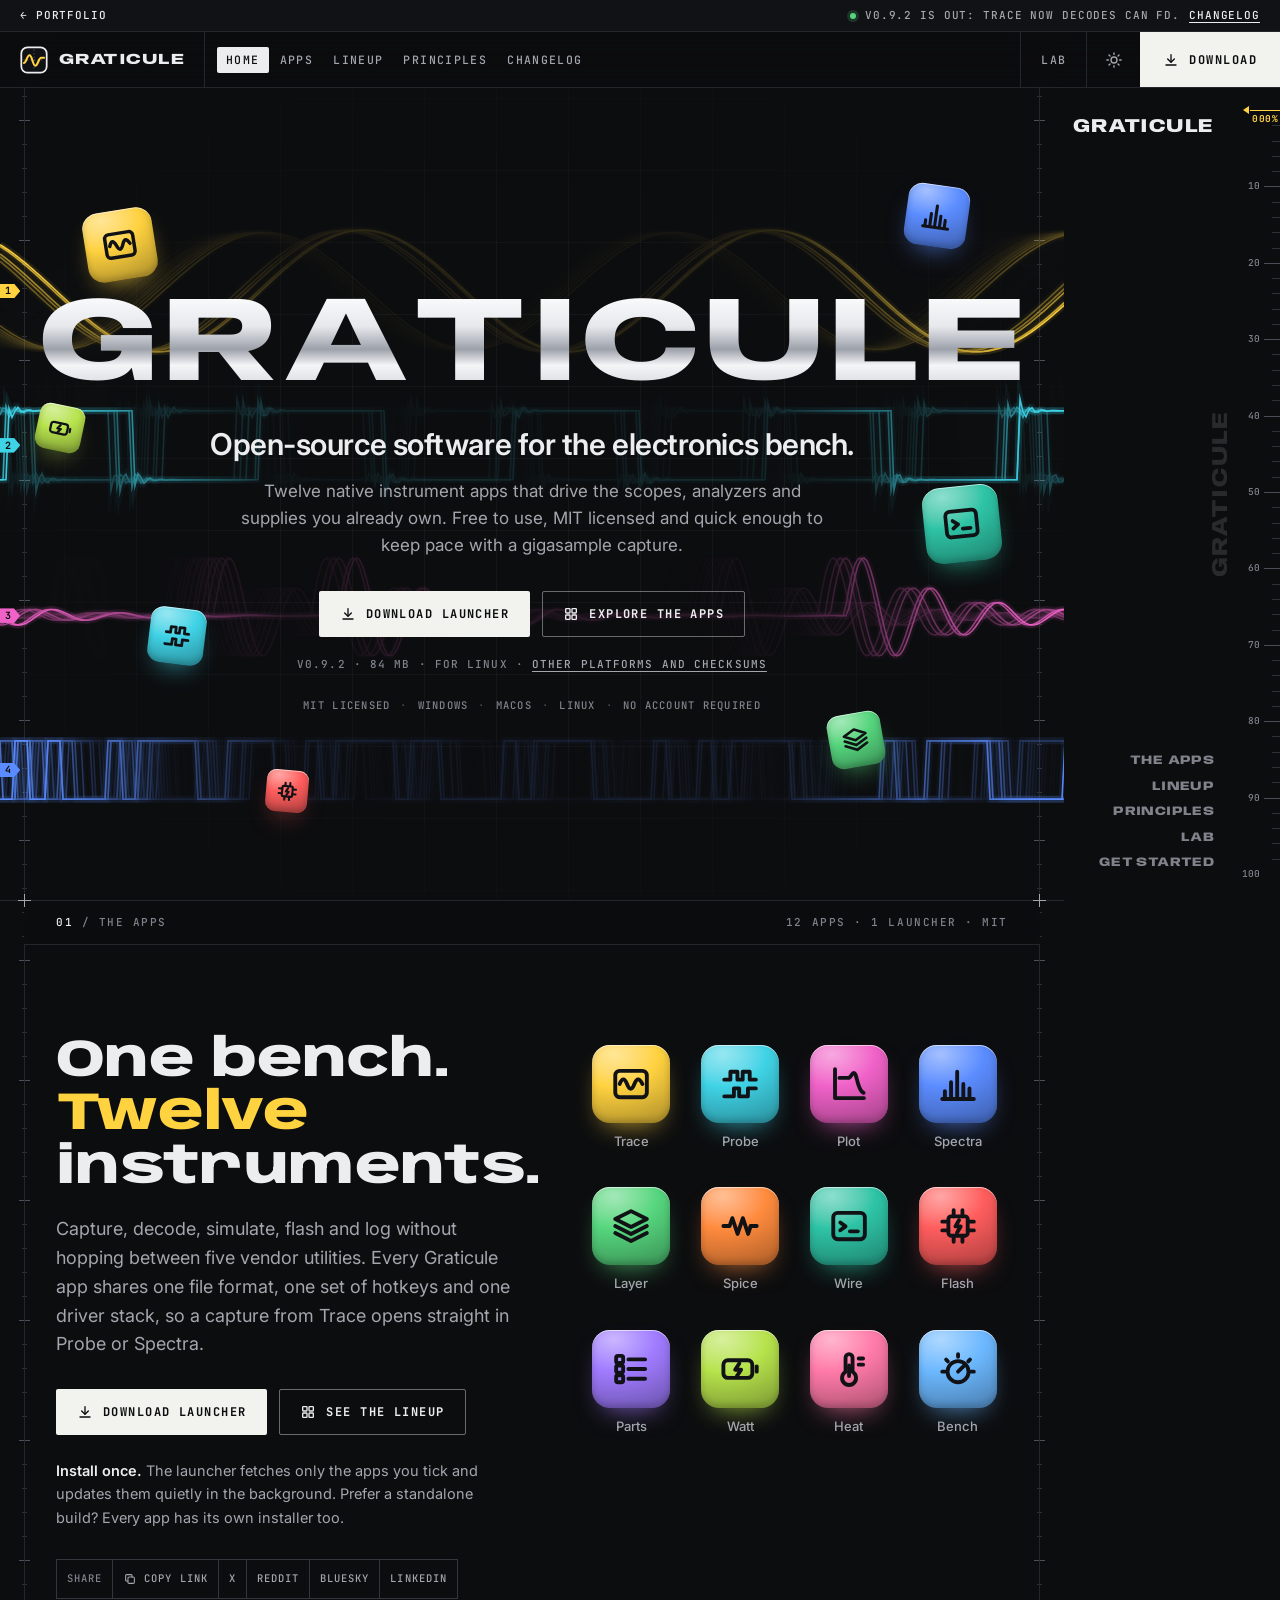
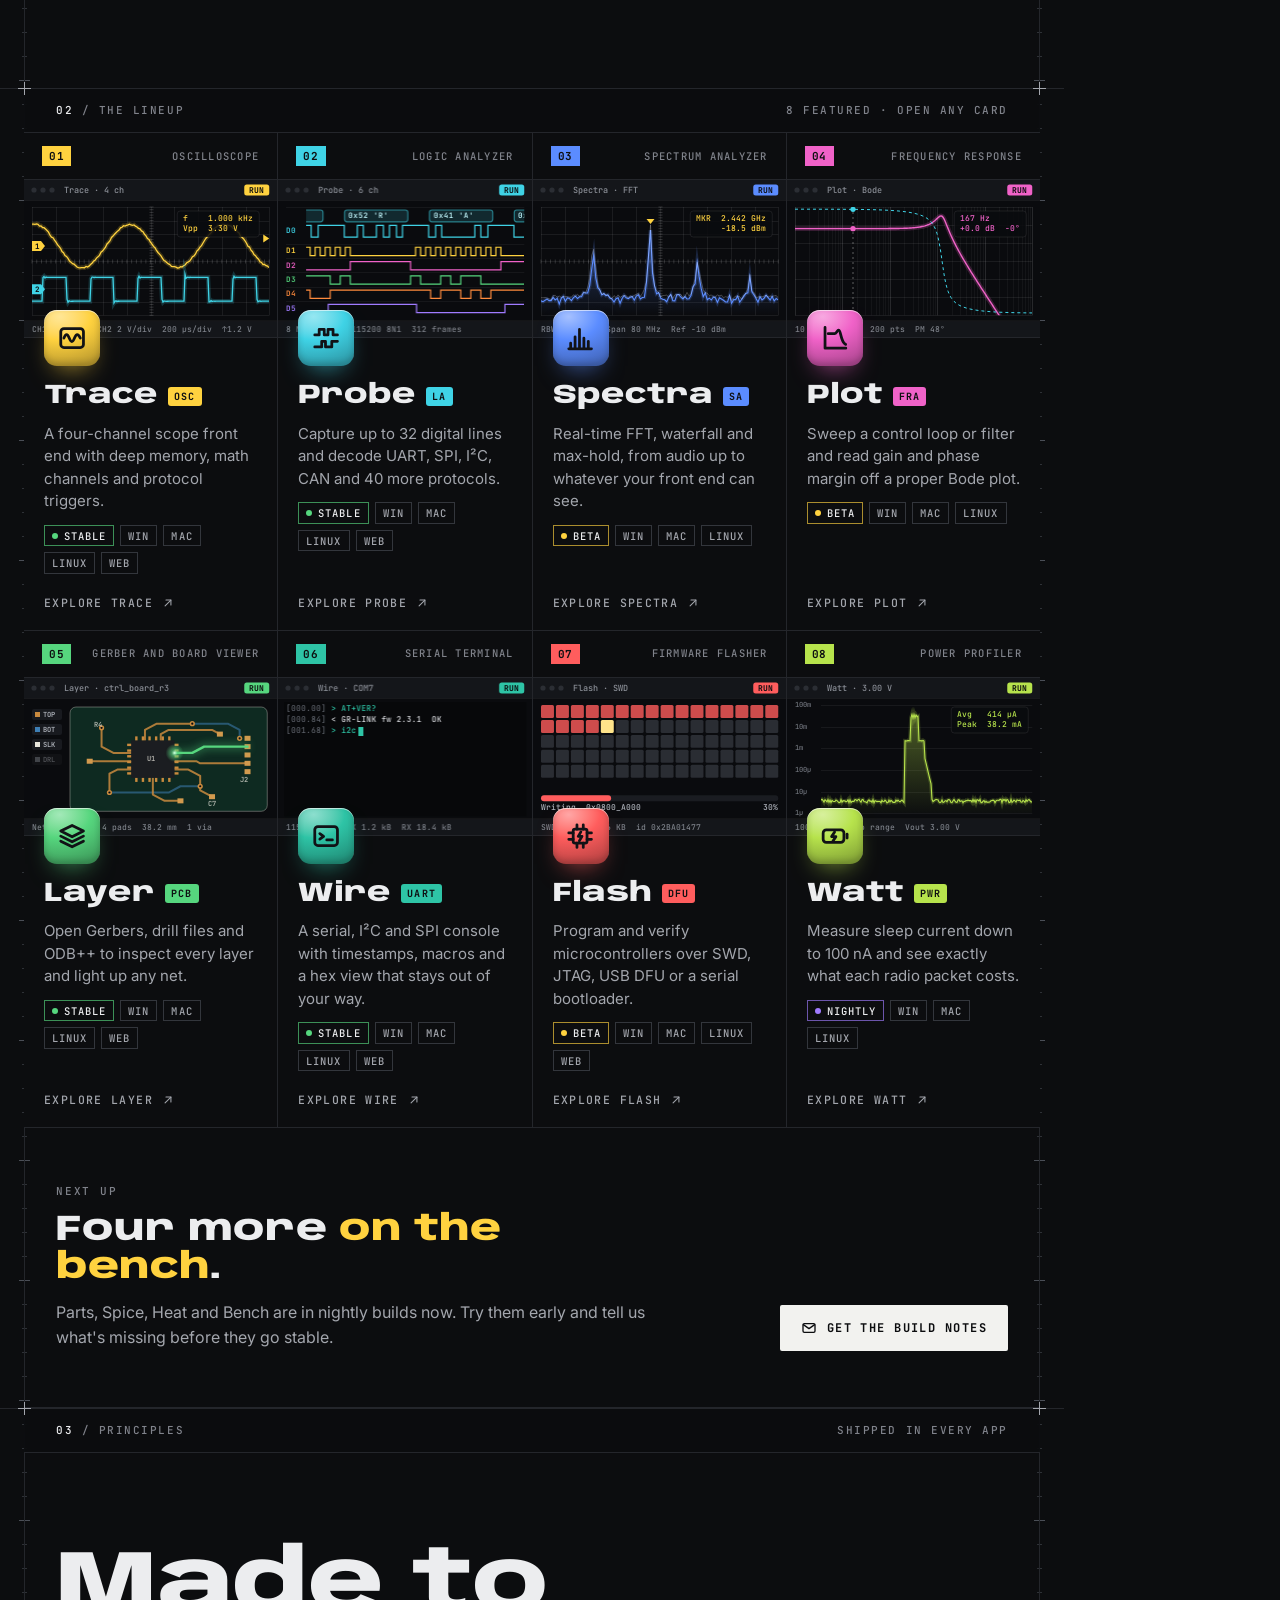
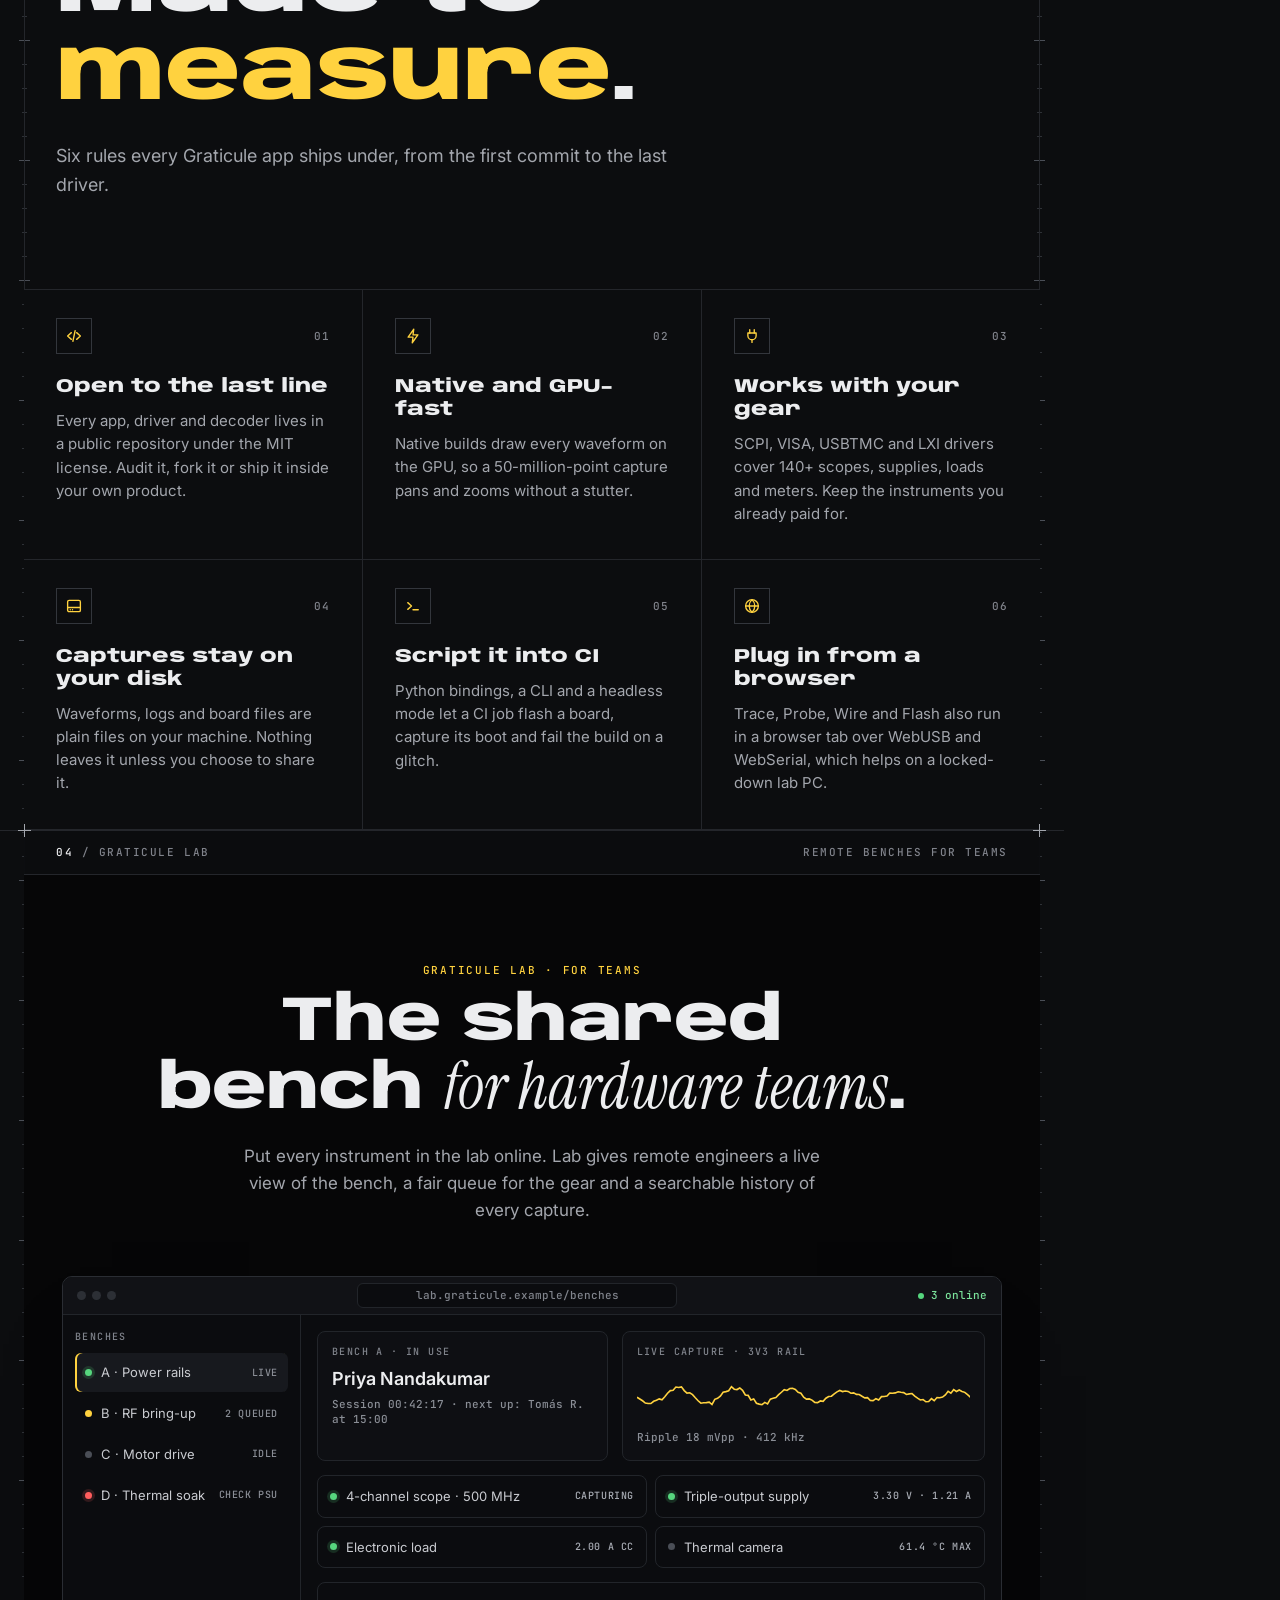
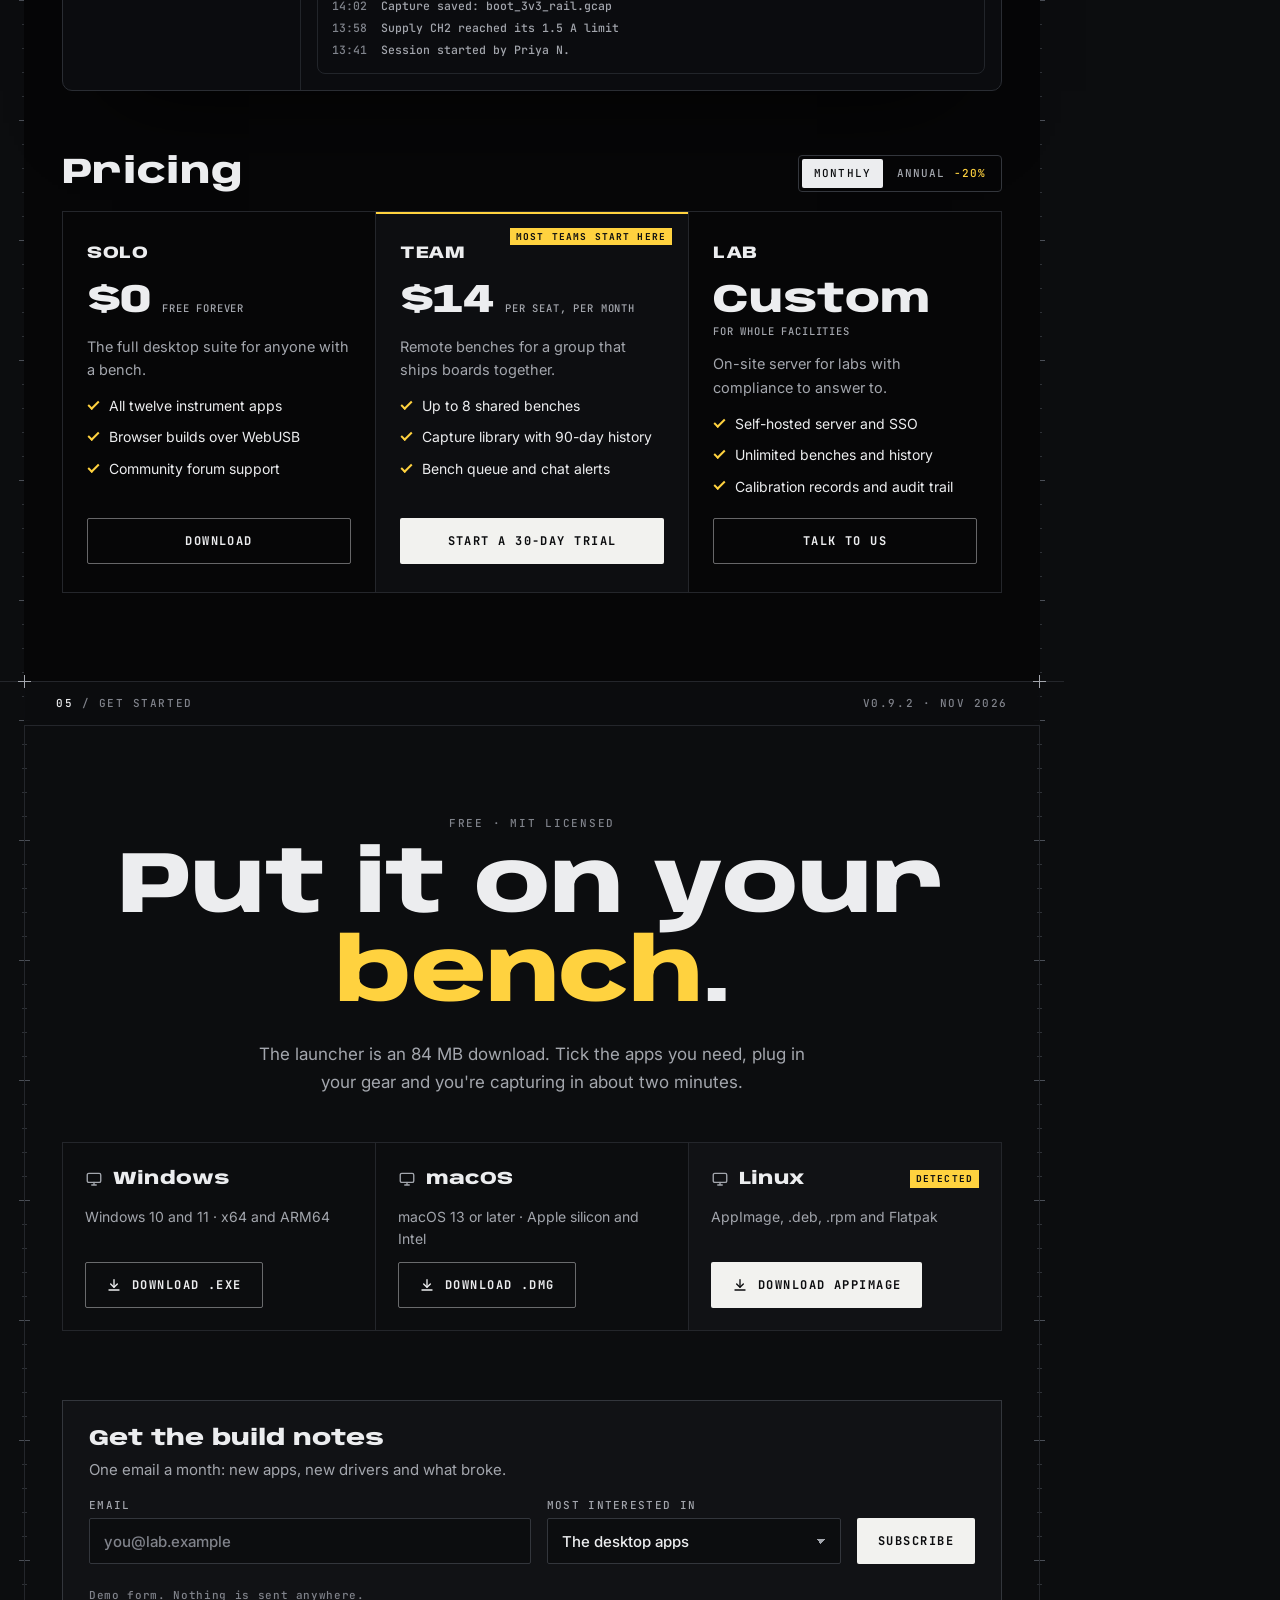
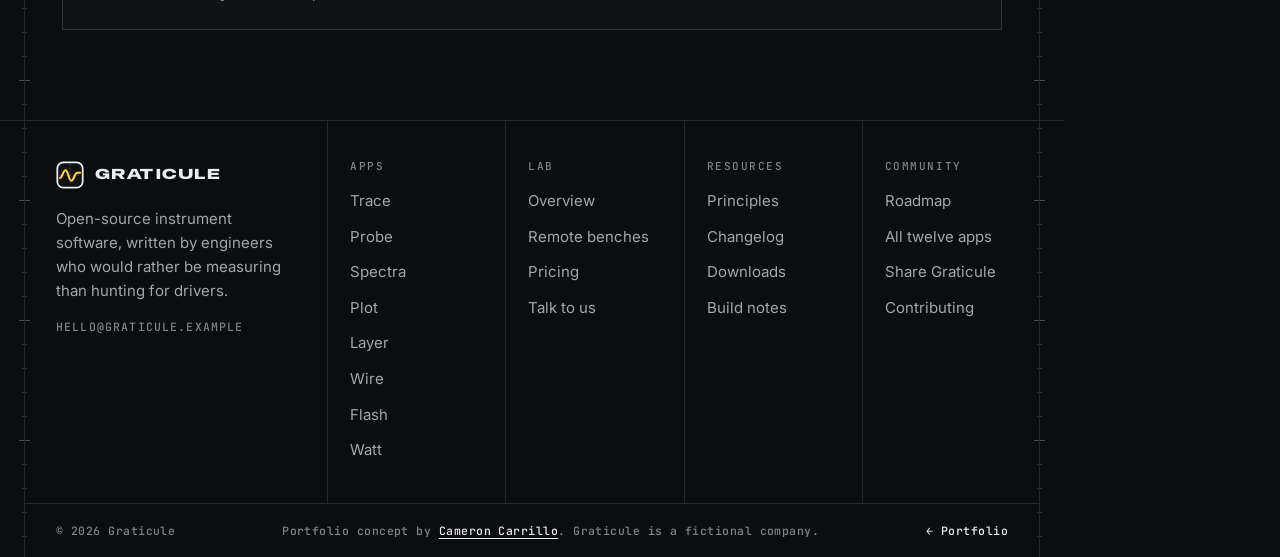
==== sites/graticule/index.html @ e27900b7 "Add Graticule site (electronics bench software suite) A fictional open-source suite of twelve instru" ====
<!DOCTYPE html>
<html lang="en" data-theme="dark">
<head>
<meta charset="utf-8">
<meta name="viewport" content="width=device-width, initial-scale=1">
<title>Graticule · Open-source software for the electronics bench</title>
<meta name="description" content="Graticule makes twelve open-source instrument apps for the electronics bench: scope, logic analyzer, spectrum, Bode, PCB viewer, serial terminal, flasher and more. Free, MIT licensed, no account required.">
<meta name="theme-color" content="#0C0D0F">
<meta name="color-scheme" content="dark light">
<link rel="preconnect" href="https://fonts.googleapis.com">
<link rel="preconnect" href="https://fonts.gstatic.com" crossorigin>
<link rel="stylesheet" href="https://fonts.googleapis.com/css2?family=Anybody:wdth,wght@125..150,700..800&amp;family=Instrument+Serif:ital@1&amp;family=Inter:wght@400;500;600&amp;family=JetBrains+Mono:wght@400;500;700&amp;display=swap">
<link rel="stylesheet" href="styles.css">
<script>
  (function () {
    var t = null;
    try { t = localStorage.getItem("graticule-theme"); } catch (e) { t = null; }
    if (t !== "light" && t !== "dark") t = "dark";
    document.documentElement.setAttribute("data-theme", t);
  })();
</script>
<script src="main.js" defer></script>
</head>
<body>
<a class="skip" href="#main">Skip to content</a>

<svg class="sprite" aria-hidden="true">
  <symbol id="g-trace" viewBox="0 0 24 24"><rect x="3" y="4.5" width="18" height="15" rx="2.5"/><path d="M5.5 12c1.4-3.6 2.8-3.6 4.2 0s2.8 3.6 4.2 0 2.8-3.6 4.6 0"/></symbol>
  <symbol id="g-probe" viewBox="0 0 24 24"><path d="M3 9.5h3.5V5h4v4.5h3V5h4v4.5H21"/><path d="M3 19h5.5v-4.5h3V19h5v-4.5H21"/></symbol>
  <symbol id="g-plot" viewBox="0 0 24 24"><path d="M4 3.5V20h16.5"/><path d="M6.5 8.5h5c1.6 0 2.1-2.8 3.2-2.8 1.3 0 1.5 3.4 2.6 6.6.8 2.4 1.7 4.2 3 4.7"/></symbol>
  <symbol id="g-spectra" viewBox="0 0 24 24"><path d="M4.5 20v-4M8 20v-9M11.5 20V5M15 20v-8M18.5 20v-5.5"/><path d="M3 20.5h18"/></symbol>
  <symbol id="g-layer" viewBox="0 0 24 24"><path d="M12 3.5 3 8l9 4.5L21 8z"/><path d="m3 12 9 4.5 9-4.5"/><path d="m3 16 9 4.5 9-4.5"/></symbol>
  <symbol id="g-spice" viewBox="0 0 24 24"><path d="M2.5 12h3.5l1.6-4.5 3 9 3-9 3 9 1.4-4.5h3.5"/></symbol>
  <symbol id="g-wire" viewBox="0 0 24 24"><rect x="3" y="4.5" width="18" height="15" rx="2.5"/><path d="m7 10 3 2.2L7 14.4"/><path d="M12.5 15H17"/></symbol>
  <symbol id="g-flash" viewBox="0 0 24 24"><rect x="6.5" y="6.5" width="11" height="11" rx="1.5"/><path d="M9.5 3v3.5M14.5 3v3.5M9.5 17.5V21M14.5 17.5V21M3 9.5h3.5M3 14.5h3.5M17.5 9.5H21M17.5 14.5H21"/><path d="m12.6 8.6-2.1 3.6h3l-2.1 3.6"/></symbol>
  <symbol id="g-parts" viewBox="0 0 24 24"><path d="M10.5 6.5H20M10.5 12H20M10.5 17.5H20"/><rect x="3.5" y="4.5" width="4" height="4" rx="1"/><rect x="3.5" y="10" width="4" height="4" rx="1"/><rect x="3.5" y="15.5" width="4" height="4" rx="1"/></symbol>
  <symbol id="g-watt" viewBox="0 0 24 24"><rect x="2.5" y="7" width="16.5" height="10" rx="2.5"/><path d="M21.5 10.5v3"/><path d="m11.6 8.8-2.4 3.6h3.4l-2.4 3.6"/></symbol>
  <symbol id="g-heat" viewBox="0 0 24 24"><path d="M10 13.6V5.5a2 2 0 1 1 4 0v8.1a4 4 0 1 1-4 0z"/><path d="M12 10v6"/><path d="M17.5 6H20M17.5 9.5H20"/></symbol>
  <symbol id="g-bench" viewBox="0 0 24 24"><circle cx="12" cy="13.5" r="6"/><path d="m12 13.5 3.2-3.2"/><path d="M12 3.5V5M5.2 6.6l1 1M18.8 6.6l-1 1M3 13.5h1.5M19.5 13.5H21"/></symbol>
  <symbol id="i-download" viewBox="0 0 24 24"><path d="M12 4v11"/><path d="m7 10.5 5 5 5-5"/><path d="M4.5 19.5h15"/></symbol>
  <symbol id="i-grid" viewBox="0 0 24 24"><rect x="4" y="4" width="6.5" height="6.5" rx="1"/><rect x="13.5" y="4" width="6.5" height="6.5" rx="1"/><rect x="4" y="13.5" width="6.5" height="6.5" rx="1"/><rect x="13.5" y="13.5" width="6.5" height="6.5" rx="1"/></symbol>
  <symbol id="i-arrow" viewBox="0 0 24 24"><path d="M7 17 17 7"/><path d="M8.5 7H17v8.5"/></symbol>
  <symbol id="i-sun" viewBox="0 0 24 24"><circle cx="12" cy="12" r="4"/><path d="M12 2.5v2M12 19.5v2M2.5 12h2M19.5 12h2M5.3 5.3l1.4 1.4M17.3 17.3l1.4 1.4M5.3 18.7l1.4-1.4M17.3 6.7l1.4-1.4"/></symbol>
  <symbol id="i-moon" viewBox="0 0 24 24"><path d="M20 14.5A8 8 0 0 1 9.5 4a8 8 0 1 0 10.5 10.5z"/></symbol>
  <symbol id="i-menu" viewBox="0 0 24 24"><path d="M4 7h16M4 12h16M4 17h16"/></symbol>
  <symbol id="i-close" viewBox="0 0 24 24"><path d="M6 6l12 12M18 6 6 18"/></symbol>
  <symbol id="i-copy" viewBox="0 0 24 24"><rect x="8.5" y="8.5" width="11" height="11" rx="2"/><path d="M15.5 8.5V6A1.5 1.5 0 0 0 14 4.5H6A1.5 1.5 0 0 0 4.5 6v8A1.5 1.5 0 0 0 6 15.5h2.5"/></symbol>
  <symbol id="i-check" viewBox="0 0 24 24"><path d="m5 12.5 4.5 4.5L19 7.5"/></symbol>
  <symbol id="i-monitor" viewBox="0 0 24 24"><rect x="3" y="4.5" width="18" height="12" rx="2"/><path d="M9 20h6M12 16.5V20"/></symbol>
  <symbol id="i-open" viewBox="0 0 24 24"><path d="m8.5 7.5-5 4.5 5 4.5"/><path d="m15.5 7.5 5 4.5-5 4.5"/><path d="m13.5 5-3 14"/></symbol>
  <symbol id="i-bolt" viewBox="0 0 24 24"><path d="M13 3 5.5 13.5H12L11 21l7.5-10.5H12z"/></symbol>
  <symbol id="i-plug" viewBox="0 0 24 24"><path d="M9 3.5V8M15 3.5V8"/><path d="M6.5 8h11v3.5a5.5 5.5 0 0 1-11 0z"/><path d="M12 17v3.5"/></symbol>
  <symbol id="i-disk" viewBox="0 0 24 24"><rect x="3.5" y="4.5" width="17" height="15" rx="2"/><path d="M3.5 14h17"/><path d="M7 17h.01M10 17h.01"/></symbol>
  <symbol id="i-terminal" viewBox="0 0 24 24"><path d="m5 7.5 5 4.5-5 4.5"/><path d="M12 17h7"/></symbol>
  <symbol id="i-globe" viewBox="0 0 24 24"><circle cx="12" cy="12" r="8.5"/><path d="M3.5 12h17M12 3.5c2.6 2.4 3.8 5.2 3.8 8.5s-1.2 6.1-3.8 8.5c-2.6-2.4-3.8-5.2-3.8-8.5s1.2-6.1 3.8-8.5z"/></symbol>
  <symbol id="i-mail" viewBox="0 0 24 24"><rect x="3" y="5.5" width="18" height="13" rx="2"/><path d="m3.5 7 8.5 6 8.5-6"/></symbol>
</svg>

<div class="frame" aria-hidden="true"></div>

<div class="strip">
  <div class="strip-in">
    <a class="back" href="../../">← Portfolio</a>
    <p class="strip-note"><span class="live-dot"></span><span class="strip-text">v0.9.2 is out: Trace now decodes CAN FD.</span> <button type="button" class="link-btn" data-open="changelog">Changelog</button></p>
  </div>
</div>

<header class="site-header">
  <div class="header-in">
    <a class="brand" href="#hero">
      <svg class="mark" viewBox="0 0 32 32" aria-hidden="true"><rect class="mark-box" x="1.5" y="1.5" width="29" height="29" rx="7"/><path class="mark-grid" d="M16 4v24M4 16h24"/><path class="mark-trace" d="M4.5 19.5c2.6 0 3.4-9 6.4-9s3.6 12 6.6 12 3.7-9 6.7-9h3.3"/></svg>
      <span class="brand-word">Graticule</span>
    </a>
    <nav class="nav" aria-label="Primary">
      <ul>
        <li><a class="is-active" href="#hero" aria-current="page">Home</a></li>
        <li><a href="#apps">Apps</a></li>
        <li><a href="#lineup">Lineup</a></li>
        <li><a href="#principles">Principles</a></li>
        <li><button type="button" class="nav-btn" data-open="changelog">Changelog</button></li>
      </ul>
    </nav>
    <div class="header-actions">
      <a class="hdr-link" href="#lab">Lab</a>
      <button type="button" class="icon-btn theme-toggle" aria-label="Switch to light theme">
        <svg class="ico ico-sun" viewBox="0 0 24 24" aria-hidden="true"><use href="#i-sun"/></svg>
        <svg class="ico ico-moon" viewBox="0 0 24 24" aria-hidden="true"><use href="#i-moon"/></svg>
      </button>
      <a class="btn btn-solid hdr-dl" href="#get-started"><svg class="ico" viewBox="0 0 24 24" aria-hidden="true"><use href="#i-download"/></svg>Download</a>
      <button type="button" class="icon-btn menu-toggle" aria-expanded="false" aria-controls="mobile-menu" aria-label="Open menu">
        <svg class="ico" viewBox="0 0 24 24" aria-hidden="true"><use class="menu-use" href="#i-menu"/></svg>
      </button>
    </div>
  </div>
</header>

<div class="mobile-menu" id="mobile-menu" hidden>
  <nav aria-label="Mobile">
    <ul>
      <li><a href="#hero"><span>00</span>Home</a></li>
      <li><a href="#apps"><span>01</span>The apps</a></li>
      <li><a href="#lineup"><span>02</span>Lineup</a></li>
      <li><a href="#principles"><span>03</span>Principles</a></li>
      <li><a href="#lab"><span>04</span>Graticule Lab</a></li>
      <li><a href="#get-started"><span>05</span>Get started</a></li>
    </ul>
  </nav>
  <div class="mobile-menu-foot">
    <a class="btn btn-solid" href="#get-started"><svg class="ico" viewBox="0 0 24 24" aria-hidden="true"><use href="#i-download"/></svg>Download launcher</a>
    <button type="button" class="btn btn-outline" data-open="changelog">Changelog</button>
  </div>
</div>

<main id="main">

  <section class="hero" id="hero" aria-labelledby="hero-title" data-rail="Graticule">
    <canvas class="hero-canvas" aria-hidden="true"></canvas>
    <div class="hero-float" aria-hidden="true">
      <span class="float f1"><span class="tile c-yellow"><svg viewBox="0 0 24 24"><use href="#g-trace"/></svg></span></span>
      <span class="float f2"><span class="tile c-cyan"><svg viewBox="0 0 24 24"><use href="#g-probe"/></svg></span></span>
      <span class="float f3"><span class="tile c-blue"><svg viewBox="0 0 24 24"><use href="#g-spectra"/></svg></span></span>
      <span class="float f4"><span class="tile c-teal"><svg viewBox="0 0 24 24"><use href="#g-wire"/></svg></span></span>
      <span class="float f5"><span class="tile c-lime"><svg viewBox="0 0 24 24"><use href="#g-watt"/></svg></span></span>
      <span class="float f6"><span class="tile c-green"><svg viewBox="0 0 24 24"><use href="#g-layer"/></svg></span></span>
      <span class="float f7"><span class="tile c-red"><svg viewBox="0 0 24 24"><use href="#g-flash"/></svg></span></span>
    </div>
    <div class="hero-in">
      <h1 class="wordmark" id="hero-title"><span>G</span><span>r</span><span>a</span><span>t</span><span>i</span><span>c</span><span>u</span><span>l</span><span>e</span></h1>
      <p class="tagline">Open-source software for the electronics bench.</p>
      <p class="lede">Twelve native instrument apps that drive the scopes, analyzers and supplies you already own. Free to use, MIT licensed and quick enough to keep pace with a gigasample capture.</p>
      <div class="cta-row">
        <a class="btn btn-solid" href="#get-started"><svg class="ico" viewBox="0 0 24 24" aria-hidden="true"><use href="#i-download"/></svg>Download launcher</a>
        <a class="btn btn-outline" href="#apps"><svg class="ico" viewBox="0 0 24 24" aria-hidden="true"><use href="#i-grid"/></svg>Explore the apps</a>
      </div>
      <p class="caption"><span class="os-caption">v0.9.2 · 84 MB · Windows, macOS and Linux</span> · <a href="#get-started">Other platforms and checksums</a></p>
      <ul class="badges">
        <li>MIT licensed</li>
        <li>Windows</li>
        <li>macOS</li>
        <li>Linux</li>
        <li>No account required</li>
      </ul>
    </div>
  </section>

  <section class="sec" id="apps" aria-labelledby="apps-title" data-rail="The apps">
    <div class="sec-head"><p class="sec-num"><span>01</span> / The apps</p><p class="sec-meta">12 apps · 1 launcher · MIT</p></div>
    <div class="wrap sec-body apps-layout">
      <div class="apps-copy">
        <h2 class="h2" id="apps-title">One bench. <span class="hl">Twelve</span> instruments.</h2>
        <p class="body-lg">Capture, decode, simulate, flash and log without hopping between five vendor utilities. Every Graticule app shares one file format, one set of hotkeys and one driver stack, so a capture from Trace opens straight in Probe or Spectra.</p>
        <div class="cta-row">
          <a class="btn btn-solid" href="#get-started"><svg class="ico" viewBox="0 0 24 24" aria-hidden="true"><use href="#i-download"/></svg>Download launcher</a>
          <a class="btn btn-outline" href="#lineup"><svg class="ico" viewBox="0 0 24 24" aria-hidden="true"><use href="#i-grid"/></svg>See the lineup</a>
        </div>
        <p class="tip"><strong>Install once.</strong> The launcher fetches only the apps you tick and updates them quietly in the background. Prefer a standalone build? Every app has its own installer too.</p>
        <div class="share" id="share">
          <span class="share-label">Share</span>
          <button type="button" class="share-btn share-copy"><svg class="ico" viewBox="0 0 24 24" aria-hidden="true"><use class="copy-use" href="#i-copy"/></svg><span class="copy-text">Copy link</span></button>
          <a class="share-btn" data-share="x" href="https://x.com/intent/post?url=https%3A%2F%2Fcam-carrillo.github.io%2Fportfolio%2Fsites%2Fgraticule%2F" target="_blank" rel="noopener">X</a>
          <a class="share-btn" data-share="reddit" href="https://www.reddit.com/submit?url=https%3A%2F%2Fcam-carrillo.github.io%2Fportfolio%2Fsites%2Fgraticule%2F" target="_blank" rel="noopener">Reddit</a>
          <a class="share-btn" data-share="bluesky" href="https://bsky.app/intent/compose?text=https%3A%2F%2Fcam-carrillo.github.io%2Fportfolio%2Fsites%2Fgraticule%2F" target="_blank" rel="noopener">Bluesky</a>
          <a class="share-btn" data-share="linkedin" href="https://www.linkedin.com/sharing/share-offsite/?url=https%3A%2F%2Fcam-carrillo.github.io%2Fportfolio%2Fsites%2Fgraticule%2F" target="_blank" rel="noopener">LinkedIn</a>
          <span class="share-status" aria-live="polite"></span>
        </div>
      </div>
      <ul class="app-icons">
        <li><button type="button" class="app-icon" data-app="trace"><span class="tile c-yellow"><svg viewBox="0 0 24 24" aria-hidden="true"><use href="#g-trace"/></svg></span><span class="app-name">Trace</span></button></li>
        <li><button type="button" class="app-icon" data-app="probe"><span class="tile c-cyan"><svg viewBox="0 0 24 24" aria-hidden="true"><use href="#g-probe"/></svg></span><span class="app-name">Probe</span></button></li>
        <li><button type="button" class="app-icon" data-app="plot"><span class="tile c-magenta"><svg viewBox="0 0 24 24" aria-hidden="true"><use href="#g-plot"/></svg></span><span class="app-name">Plot</span></button></li>
        <li><button type="button" class="app-icon" data-app="spectra"><span class="tile c-blue"><svg viewBox="0 0 24 24" aria-hidden="true"><use href="#g-spectra"/></svg></span><span class="app-name">Spectra</span></button></li>
        <li><button type="button" class="app-icon" data-app="layer"><span class="tile c-green"><svg viewBox="0 0 24 24" aria-hidden="true"><use href="#g-layer"/></svg></span><span class="app-name">Layer</span></button></li>
        <li><button type="button" class="app-icon" data-app="spice"><span class="tile c-orange"><svg viewBox="0 0 24 24" aria-hidden="true"><use href="#g-spice"/></svg></span><span class="app-name">Spice</span></button></li>
        <li><button type="button" class="app-icon" data-app="wire"><span class="tile c-teal"><svg viewBox="0 0 24 24" aria-hidden="true"><use href="#g-wire"/></svg></span><span class="app-name">Wire</span></button></li>
        <li><button type="button" class="app-icon" data-app="flash"><span class="tile c-red"><svg viewBox="0 0 24 24" aria-hidden="true"><use href="#g-flash"/></svg></span><span class="app-name">Flash</span></button></li>
        <li><button type="button" class="app-icon" data-app="parts"><span class="tile c-violet"><svg viewBox="0 0 24 24" aria-hidden="true"><use href="#g-parts"/></svg></span><span class="app-name">Parts</span></button></li>
        <li><button type="button" class="app-icon" data-app="watt"><span class="tile c-lime"><svg viewBox="0 0 24 24" aria-hidden="true"><use href="#g-watt"/></svg></span><span class="app-name">Watt</span></button></li>
        <li><button type="button" class="app-icon" data-app="heat"><span class="tile c-pink"><svg viewBox="0 0 24 24" aria-hidden="true"><use href="#g-heat"/></svg></span><span class="app-name">Heat</span></button></li>
        <li><button type="button" class="app-icon" data-app="bench"><span class="tile c-sky"><svg viewBox="0 0 24 24" aria-hidden="true"><use href="#g-bench"/></svg></span><span class="app-name">Bench</span></button></li>
      </ul>
    </div>
  </section>

  <section class="sec" id="lineup" aria-labelledby="lineup-title" data-rail="Lineup">
    <div class="sec-head"><p class="sec-num"><span>02</span> / The lineup</p><p class="sec-meta">8 featured · open any card</p></div>
    <div class="wrap cards-wrap">
      <h2 class="visually-hidden" id="lineup-title">The lineup</h2>
      <ul class="cards">
        <li class="card c-yellow" id="card-trace">
          <div class="card-top"><span class="num">01</span><span class="card-cat">Oscilloscope</span></div>
          <div class="card-shot"><canvas data-viz="trace" aria-hidden="true"></canvas></div>
          <div class="card-body">
            <span class="tile card-tile"><svg viewBox="0 0 24 24" aria-hidden="true"><use href="#g-trace"/></svg></span>
            <h3 class="card-name">Trace <span class="code">OSC</span></h3>
            <p class="card-desc">A four-channel scope front end with deep memory, math channels and protocol triggers.</p>
            <ul class="tags"><li class="tag tag-status tag-stable">Stable</li><li class="tag">Win</li><li class="tag">Mac</li><li class="tag">Linux</li><li class="tag">Web</li></ul>
            <button type="button" class="explore" data-app="trace">Explore Trace<svg class="ico" viewBox="0 0 24 24" aria-hidden="true"><use href="#i-arrow"/></svg></button>
          </div>
        </li>
        <li class="card c-cyan" id="card-probe">
          <div class="card-top"><span class="num">02</span><span class="card-cat">Logic analyzer</span></div>
          <div class="card-shot"><canvas data-viz="probe" aria-hidden="true"></canvas></div>
          <div class="card-body">
            <span class="tile card-tile"><svg viewBox="0 0 24 24" aria-hidden="true"><use href="#g-probe"/></svg></span>
            <h3 class="card-name">Probe <span class="code">LA</span></h3>
            <p class="card-desc">Capture up to 32 digital lines and decode UART, SPI, I²C, CAN and 40 more protocols.</p>
            <ul class="tags"><li class="tag tag-status tag-stable">Stable</li><li class="tag">Win</li><li class="tag">Mac</li><li class="tag">Linux</li><li class="tag">Web</li></ul>
            <button type="button" class="explore" data-app="probe">Explore Probe<svg class="ico" viewBox="0 0 24 24" aria-hidden="true"><use href="#i-arrow"/></svg></button>
          </div>
        </li>
        <li class="card c-blue" id="card-spectra">
          <div class="card-top"><span class="num">03</span><span class="card-cat">Spectrum analyzer</span></div>
          <div class="card-shot"><canvas data-viz="spectra" aria-hidden="true"></canvas></div>
          <div class="card-body">
            <span class="tile card-tile"><svg viewBox="0 0 24 24" aria-hidden="true"><use href="#g-spectra"/></svg></span>
            <h3 class="card-name">Spectra <span class="code">SA</span></h3>
            <p class="card-desc">Real-time FFT, waterfall and max-hold, from audio up to whatever your front end can see.</p>
            <ul class="tags"><li class="tag tag-status tag-beta">Beta</li><li class="tag">Win</li><li class="tag">Mac</li><li class="tag">Linux</li></ul>
            <button type="button" class="explore" data-app="spectra">Explore Spectra<svg class="ico" viewBox="0 0 24 24" aria-hidden="true"><use href="#i-arrow"/></svg></button>
          </div>
        </li>
        <li class="card c-magenta" id="card-plot">
          <div class="card-top"><span class="num">04</span><span class="card-cat">Frequency response</span></div>
          <div class="card-shot"><canvas data-viz="plot" aria-hidden="true"></canvas></div>
          <div class="card-body">
            <span class="tile card-tile"><svg viewBox="0 0 24 24" aria-hidden="true"><use href="#g-plot"/></svg></span>
            <h3 class="card-name">Plot <span class="code">FRA</span></h3>
            <p class="card-desc">Sweep a control loop or filter and read gain and phase margin off a proper Bode plot.</p>
            <ul class="tags"><li class="tag tag-status tag-beta">Beta</li><li class="tag">Win</li><li class="tag">Mac</li><li class="tag">Linux</li></ul>
            <button type="button" class="explore" data-app="plot">Explore Plot<svg class="ico" viewBox="0 0 24 24" aria-hidden="true"><use href="#i-arrow"/></svg></button>
          </div>
        </li>
        <li class="card c-green" id="card-layer">
          <div class="card-top"><span class="num">05</span><span class="card-cat">Gerber and board viewer</span></div>
          <div class="card-shot"><canvas data-viz="layer" aria-hidden="true"></canvas></div>
          <div class="card-body">
            <span class="tile card-tile"><svg viewBox="0 0 24 24" aria-hidden="true"><use href="#g-layer"/></svg></span>
            <h3 class="card-name">Layer <span class="code">PCB</span></h3>
            <p class="card-desc">Open Gerbers, drill files and ODB++ to inspect every layer and light up any net.</p>
            <ul class="tags"><li class="tag tag-status tag-stable">Stable</li><li class="tag">Win</li><li class="tag">Mac</li><li class="tag">Linux</li><li class="tag">Web</li></ul>
            <button type="button" class="explore" data-app="layer">Explore Layer<svg class="ico" viewBox="0 0 24 24" aria-hidden="true"><use href="#i-arrow"/></svg></button>
          </div>
        </li>
        <li class="card c-teal" id="card-wire">
          <div class="card-top"><span class="num">06</span><span class="card-cat">Serial terminal</span></div>
          <div class="card-shot"><canvas data-viz="wire" aria-hidden="true"></canvas></div>
          <div class="card-body">
            <span class="tile card-tile"><svg viewBox="0 0 24 24" aria-hidden="true"><use href="#g-wire"/></svg></span>
            <h3 class="card-name">Wire <span class="code">UART</span></h3>
            <p class="card-desc">A serial, I²C and SPI console with timestamps, macros and a hex view that stays out of your way.</p>
            <ul class="tags"><li class="tag tag-status tag-stable">Stable</li><li class="tag">Win</li><li class="tag">Mac</li><li class="tag">Linux</li><li class="tag">Web</li></ul>
            <button type="button" class="explore" data-app="wire">Explore Wire<svg class="ico" viewBox="0 0 24 24" aria-hidden="true"><use href="#i-arrow"/></svg></button>
          </div>
        </li>
        <li class="card c-red" id="card-flash">
          <div class="card-top"><span class="num">07</span><span class="card-cat">Firmware flasher</span></div>
          <div class="card-shot"><canvas data-viz="flash" aria-hidden="true"></canvas></div>
          <div class="card-body">
            <span class="tile card-tile"><svg viewBox="0 0 24 24" aria-hidden="true"><use href="#g-flash"/></svg></span>
            <h3 class="card-name">Flash <span class="code">DFU</span></h3>
            <p class="card-desc">Program and verify microcontrollers over SWD, JTAG, USB DFU or a serial bootloader.</p>
            <ul class="tags"><li class="tag tag-status tag-beta">Beta</li><li class="tag">Win</li><li class="tag">Mac</li><li class="tag">Linux</li><li class="tag">Web</li></ul>
            <button type="button" class="explore" data-app="flash">Explore Flash<svg class="ico" viewBox="0 0 24 24" aria-hidden="true"><use href="#i-arrow"/></svg></button>
          </div>
        </li>
        <li class="card c-lime" id="card-watt">
          <div class="card-top"><span class="num">08</span><span class="card-cat">Power profiler</span></div>
          <div class="card-shot"><canvas data-viz="watt" aria-hidden="true"></canvas></div>
          <div class="card-body">
            <span class="tile card-tile"><svg viewBox="0 0 24 24" aria-hidden="true"><use href="#g-watt"/></svg></span>
            <h3 class="card-name">Watt <span class="code">PWR</span></h3>
            <p class="card-desc">Measure sleep current down to 100 nA and see exactly what each radio packet costs.</p>
            <ul class="tags"><li class="tag tag-status tag-nightly">Nightly</li><li class="tag">Win</li><li class="tag">Mac</li><li class="tag">Linux</li></ul>
            <button type="button" class="explore" data-app="watt">Explore Watt<svg class="ico" viewBox="0 0 24 24" aria-hidden="true"><use href="#i-arrow"/></svg></button>
          </div>
        </li>
      </ul>
      <div class="more" id="more">
        <div class="more-copy">
          <p class="eyebrow">Next up</p>
          <h3 class="h3">Four more <span class="hl">on the bench</span>.</h3>
          <p>Parts, Spice, Heat and Bench are in nightly builds now. Try them early and tell us what's missing before they go stable.</p>
        </div>
        <a class="btn btn-solid" href="#notes"><svg class="ico" viewBox="0 0 24 24" aria-hidden="true"><use href="#i-mail"/></svg>Get the build notes</a>
      </div>
    </div>
  </section>

  <section class="sec" id="principles" aria-labelledby="principles-title" data-rail="Principles">
    <div class="sec-head"><p class="sec-num"><span>03</span> / Principles</p><p class="sec-meta">Shipped in every app</p></div>
    <div class="wrap">
      <div class="sec-body principles-head">
        <h2 class="h2 h2-xl" id="principles-title">Made to <span class="hl">measure</span>.</h2>
        <p class="body-lg">Six rules every Graticule app ships under, from the first commit to the last driver.</p>
      </div>
      <ul class="principles">
        <li class="pr">
          <div class="pr-top"><span class="pr-icon"><svg class="ico" viewBox="0 0 24 24" aria-hidden="true"><use href="#i-open"/></svg></span><span class="pr-num">01</span></div>
          <h3>Open to the last line</h3>
          <p>Every app, driver and decoder lives in a public repository under the MIT license. Audit it, fork it or ship it inside your own product.</p>
        </li>
        <li class="pr">
          <div class="pr-top"><span class="pr-icon"><svg class="ico" viewBox="0 0 24 24" aria-hidden="true"><use href="#i-bolt"/></svg></span><span class="pr-num">02</span></div>
          <h3>Native and GPU-fast</h3>
          <p>Native builds draw every waveform on the GPU, so a 50-million-point capture pans and zooms without a stutter.</p>
        </li>
        <li class="pr">
          <div class="pr-top"><span class="pr-icon"><svg class="ico" viewBox="0 0 24 24" aria-hidden="true"><use href="#i-plug"/></svg></span><span class="pr-num">03</span></div>
          <h3>Works with your gear</h3>
          <p>SCPI, VISA, USBTMC and LXI drivers cover 140+ scopes, supplies, loads and meters. Keep the instruments you already paid for.</p>
        </li>
        <li class="pr">
          <div class="pr-top"><span class="pr-icon"><svg class="ico" viewBox="0 0 24 24" aria-hidden="true"><use href="#i-disk"/></svg></span><span class="pr-num">04</span></div>
          <h3>Captures stay on your disk</h3>
          <p>Waveforms, logs and board files are plain files on your machine. Nothing leaves it unless you choose to share it.</p>
        </li>
        <li class="pr">
          <div class="pr-top"><span class="pr-icon"><svg class="ico" viewBox="0 0 24 24" aria-hidden="true"><use href="#i-terminal"/></svg></span><span class="pr-num">05</span></div>
          <h3>Script it into CI</h3>
          <p>Python bindings, a CLI and a headless mode let a CI job flash a board, capture its boot and fail the build on a glitch.</p>
        </li>
        <li class="pr">
          <div class="pr-top"><span class="pr-icon"><svg class="ico" viewBox="0 0 24 24" aria-hidden="true"><use href="#i-globe"/></svg></span><span class="pr-num">06</span></div>
          <h3>Plug in from a browser</h3>
          <p>Trace, Probe, Wire and Flash also run in a browser tab over WebUSB and WebSerial, which helps on a locked-down lab PC.</p>
        </li>
      </ul>
    </div>
  </section>

  <section class="sec" id="lab" aria-labelledby="lab-title" data-rail="Lab">
    <div class="sec-head"><p class="sec-num"><span>04</span> / Graticule Lab</p><p class="sec-meta">Remote benches for teams</p></div>
    <div class="wrap">
      <div class="lab-panel force-dark">
        <div class="lab-intro">
          <p class="eyebrow eyebrow-accent">Graticule Lab · for teams</p>
          <h2 class="h2 lab-title" id="lab-title">The shared bench <em>for hardware teams</em>.</h2>
          <p class="lab-lede">Put every instrument in the lab online. Lab gives remote engineers a live view of the bench, a fair queue for the gear and a searchable history of every capture.</p>
        </div>

        <div class="dash" id="lab-dash" role="img" aria-label="Mock-up of the Graticule Lab dashboard: four remote benches, bench A live with a scope, supply, load and thermal camera, a live capture of a 3.3 volt rail and a short activity log.">
          <div class="dash-bar"><span class="dash-dots"><span></span><span></span><span></span></span><span class="dash-url">lab.graticule.example/benches</span><span class="dash-online">3 online</span></div>
          <div class="dash-body">
            <div class="dash-side">
              <p class="dash-h">Benches</p>
              <ul>
                <li class="is-on"><span class="st st-live"></span><span>A · Power rails</span><em>Live</em></li>
                <li><span class="st st-queue"></span><span>B · RF bring-up</span><em>2 queued</em></li>
                <li><span class="st st-idle"></span><span>C · Motor drive</span><em>Idle</em></li>
                <li><span class="st st-fault"></span><span>D · Thermal soak</span><em>Check PSU</em></li>
              </ul>
            </div>
            <div class="dash-main">
              <div class="dash-row">
                <div class="dash-card">
                  <p class="dash-h">Bench A · in use</p>
                  <p class="dash-big">Priya Nandakumar</p>
                  <p class="dash-sub">Session 00:42:17 · next up: Tomás R. at 15:00</p>
                </div>
                <div class="dash-card dash-capture">
                  <p class="dash-h">Live capture · 3V3 rail</p>
                  <svg class="spark" viewBox="0 0 240 60" preserveAspectRatio="none"><g class="spark-move"><path class="spark-line" d="M0 30H480"/></g></svg>
                  <p class="dash-sub">Ripple 18 mVpp · 412 kHz</p>
                </div>
              </div>
              <ul class="dash-inst">
                <li><span class="st st-live"></span><span>4-channel scope · 500 MHz</span><em>Capturing</em></li>
                <li><span class="st st-live"></span><span>Triple-output supply</span><em>3.30 V · 1.21 A</em></li>
                <li><span class="st st-live"></span><span>Electronic load</span><em>2.00 A CC</em></li>
                <li><span class="st st-idle"></span><span>Thermal camera</span><em>61.4 °C max</em></li>
              </ul>
              <ul class="dash-log">
                <li><span class="t">14:02</span>Capture saved: boot_3v3_rail.gcap</li>
                <li><span class="t">13:58</span>Supply CH2 reached its 1.5 A limit</li>
                <li><span class="t">13:41</span>Session started by Priya N.</li>
              </ul>
            </div>
          </div>
        </div>

        <div class="pricing" id="pricing">
          <div class="pricing-head">
            <h3 class="h3">Pricing</h3>
            <div class="billing" role="group" aria-label="Billing period">
              <button type="button" class="seg is-on" aria-pressed="true" data-billing="monthly">Monthly</button>
              <button type="button" class="seg" aria-pressed="false" data-billing="annual">Annual <span class="save">−20%</span></button>
            </div>
          </div>
          <ul class="tiers">
            <li class="tier">
              <h4>Solo</h4>
              <p class="price"><span class="amt">$0</span><span class="per">free forever</span></p>
              <p class="tier-desc">The full desktop suite for anyone with a bench.</p>
              <ul class="ticks"><li>All twelve instrument apps</li><li>Browser builds over WebUSB</li><li>Community forum support</li></ul>
              <a class="btn btn-outline" href="#get-started">Download</a>
            </li>
            <li class="tier tier-feat">
              <p class="tier-flag">Most teams start here</p>
              <h4>Team</h4>
              <p class="price"><span class="amt" data-monthly="$14" data-annual="$11">$14</span><span class="per" data-monthly="per seat, per month" data-annual="per seat, per month, billed yearly">per seat, per month</span></p>
              <p class="tier-desc">Remote benches for a group that ships boards together.</p>
              <ul class="ticks"><li>Up to 8 shared benches</li><li>Capture library with 90-day history</li><li>Bench queue and chat alerts</li></ul>
              <a class="btn btn-solid" href="#notes" data-interest="team">Start a 30-day trial</a>
            </li>
            <li class="tier">
              <h4>Lab</h4>
              <p class="price"><span class="amt">Custom</span><span class="per">for whole facilities</span></p>
              <p class="tier-desc">On-site server for labs with compliance to answer to.</p>
              <ul class="ticks"><li>Self-hosted server and SSO</li><li>Unlimited benches and history</li><li>Calibration records and audit trail</li></ul>
              <a class="btn btn-outline" href="#notes" data-interest="lab">Talk to us</a>
            </li>
          </ul>
        </div>
      </div>
    </div>
  </section>

  <section class="sec" id="get-started" aria-labelledby="gs-title" data-rail="Get started">
    <div class="sec-head"><p class="sec-num"><span>05</span> / Get started</p><p class="sec-meta">v0.9.2 · Nov 2026</p></div>
    <div class="wrap sec-body gs">
      <p class="eyebrow">Free · MIT licensed</p>
      <h2 class="h2 h2-xl" id="gs-title">Put it on your <span class="hl">bench</span>.</h2>
      <p class="gs-lede">The launcher is an 84 MB download. Tick the apps you need, plug in your gear and you're capturing in about two minutes.</p>
      <ul class="os-cards">
        <li class="os" data-os="windows">
          <div class="os-top"><svg class="ico" viewBox="0 0 24 24" aria-hidden="true"><use href="#i-monitor"/></svg><h3>Windows</h3><span class="os-tag">Detected</span></div>
          <p>Windows 10 and 11 · x64 and ARM64</p>
          <button type="button" class="btn btn-outline" data-dl="Windows"><svg class="ico" viewBox="0 0 24 24" aria-hidden="true"><use href="#i-download"/></svg>Download .exe</button>
        </li>
        <li class="os" data-os="mac">
          <div class="os-top"><svg class="ico" viewBox="0 0 24 24" aria-hidden="true"><use href="#i-monitor"/></svg><h3>macOS</h3><span class="os-tag">Detected</span></div>
          <p>macOS 13 or later · Apple silicon and Intel</p>
          <button type="button" class="btn btn-outline" data-dl="macOS"><svg class="ico" viewBox="0 0 24 24" aria-hidden="true"><use href="#i-download"/></svg>Download .dmg</button>
        </li>
        <li class="os" data-os="linux">
          <div class="os-top"><svg class="ico" viewBox="0 0 24 24" aria-hidden="true"><use href="#i-monitor"/></svg><h3>Linux</h3><span class="os-tag">Detected</span></div>
          <p>AppImage, .deb, .rpm and Flatpak</p>
          <button type="button" class="btn btn-outline" data-dl="Linux"><svg class="ico" viewBox="0 0 24 24" aria-hidden="true"><use href="#i-download"/></svg>Download AppImage</button>
        </li>
      </ul>
      <p class="dl-msg" aria-live="polite"></p>

      <div class="notes-box">
        <form class="notes" id="notes" novalidate>
          <div class="notes-copy">
            <h3>Get the build notes</h3>
            <p>One email a month: new apps, new drivers and what broke.</p>
          </div>
          <div class="field">
            <label for="notes-email">Email</label>
            <input id="notes-email" name="email" type="email" autocomplete="email" required placeholder="you@lab.example" aria-describedby="notes-email-err">
            <p class="field-err" id="notes-email-err"></p>
          </div>
          <div class="field">
            <label for="notes-interest">Most interested in</label>
            <select id="notes-interest" name="interest">
              <option value="apps">The desktop apps</option>
              <option value="team">Graticule Lab for my team</option>
              <option value="lab">Lab for a whole facility</option>
            </select>
          </div>
          <div class="notes-actions">
            <button type="submit" class="btn btn-solid">Subscribe</button>
            <p class="form-note">Demo form. Nothing is sent anywhere.</p>
          </div>
        </form>
        <div class="notes-done" id="notes-done" tabindex="-1" hidden>
          <svg class="ico" viewBox="0 0 24 24" aria-hidden="true"><use href="#i-check"/></svg>
          <div>
            <h3>You're on the list.</h3>
            <p class="notes-done-text">The next build notes go out on the first Monday of the month.</p>
          </div>
        </div>
      </div>
    </div>
  </section>

</main>

<footer class="site-footer">
  <div class="wrap footer-grid">
    <div class="f-brand">
      <a class="brand" href="#hero">
        <svg class="mark" viewBox="0 0 32 32" aria-hidden="true"><rect class="mark-box" x="1.5" y="1.5" width="29" height="29" rx="7"/><path class="mark-grid" d="M16 4v24M4 16h24"/><path class="mark-trace" d="M4.5 19.5c2.6 0 3.4-9 6.4-9s3.6 12 6.6 12 3.7-9 6.7-9h3.3"/></svg>
        <span class="brand-word">Graticule</span>
      </a>
      <p>Open-source instrument software, written by engineers who would rather be measuring than hunting for drivers.</p>
      <a class="f-mail" href="mailto:hello@graticule.example">hello@graticule.example</a>
    </div>
    <nav class="f-col" aria-labelledby="f-apps">
      <p class="f-head" id="f-apps">Apps</p>
      <ul>
        <li><a href="#card-trace">Trace</a></li>
        <li><a href="#card-probe">Probe</a></li>
        <li><a href="#card-spectra">Spectra</a></li>
        <li><a href="#card-plot">Plot</a></li>
        <li><a href="#card-layer">Layer</a></li>
        <li><a href="#card-wire">Wire</a></li>
        <li><a href="#card-flash">Flash</a></li>
        <li><a href="#card-watt">Watt</a></li>
      </ul>
    </nav>
    <nav class="f-col" aria-labelledby="f-lab">
      <p class="f-head" id="f-lab">Lab</p>
      <ul>
        <li><a href="#lab">Overview</a></li>
        <li><a href="#lab-dash">Remote benches</a></li>
        <li><a href="#pricing">Pricing</a></li>
        <li><a href="#notes">Talk to us</a></li>
      </ul>
    </nav>
    <nav class="f-col" aria-labelledby="f-res">
      <p class="f-head" id="f-res">Resources</p>
      <ul>
        <li><a href="#principles">Principles</a></li>
        <li><button type="button" class="link-btn" data-open="changelog">Changelog</button></li>
        <li><a href="#get-started">Downloads</a></li>
        <li><a href="#notes">Build notes</a></li>
      </ul>
    </nav>
    <nav class="f-col" aria-labelledby="f-com">
      <p class="f-head" id="f-com">Community</p>
      <ul>
        <li><a href="#more">Roadmap</a></li>
        <li><a href="#apps">All twelve apps</a></li>
        <li><a href="#share">Share Graticule</a></li>
        <li><a href="#principles">Contributing</a></li>
      </ul>
    </nav>
  </div>
  <div class="wrap f-bottom">
    <p>© 2026 Graticule</p>
    <p class="f-concept">Portfolio concept by <a href="../../">Cameron Carrillo</a>. Graticule is a fictional company.</p>
    <a class="back" href="../../">← Portfolio</a>
  </div>
</footer>

<nav class="rail" aria-label="Section index">
  <ol class="rail-list">
    <li><a href="#hero">Graticule</a></li>
    <li><a href="#apps">The apps</a></li>
    <li><a href="#lineup">Lineup</a></li>
    <li><a href="#principles">Principles</a></li>
    <li><a href="#lab">Lab</a></li>
    <li><a href="#get-started">Get started</a></li>
  </ol>
  <div class="ruler" aria-hidden="true">
    <div class="ruler-scale"></div>
    <div class="ruler-marker"><span class="ruler-read">000%</span></div>
  </div>
  <p class="rail-vert" aria-hidden="true">Graticule</p>
</nav>

<dialog class="dlg" id="app-dialog" aria-labelledby="dlg-title">
  <div class="dlg-in">
    <button type="button" class="icon-btn dlg-close" data-close aria-label="Close"><svg class="ico" viewBox="0 0 24 24" aria-hidden="true"><use href="#i-close"/></svg></button>
    <div class="dlg-head">
      <span class="tile tile-lg c-yellow" id="dlg-tile"><svg viewBox="0 0 24 24" aria-hidden="true"><use id="dlg-use" href="#g-trace"/></svg></span>
      <div>
        <p class="eyebrow" id="dlg-cat">Oscilloscope</p>
        <h2 class="dlg-title" id="dlg-title"><span id="dlg-name">Trace</span> <span class="code" id="dlg-code">OSC</span></h2>
      </div>
    </div>
    <p class="dlg-desc" id="dlg-desc">A four-channel scope front end with deep memory, math channels and protocol triggers.</p>
    <ul class="dlg-feats" id="dlg-feats">
      <li>Pan 50 million points without decimation artifacts</li>
    </ul>
    <ul class="tags" id="dlg-tags">
      <li class="tag tag-status tag-stable">Stable</li>
    </ul>
    <div class="dlg-actions">
      <a class="btn btn-solid" href="#get-started" data-close><svg class="ico" viewBox="0 0 24 24" aria-hidden="true"><use href="#i-download"/></svg>Get it in the launcher</a>
      <button type="button" class="btn btn-outline" data-close>Close</button>
    </div>
  </div>
</dialog>

<dialog class="dlg" id="changelog" aria-labelledby="cl-title">
  <div class="dlg-in">
    <button type="button" class="icon-btn dlg-close" data-close aria-label="Close"><svg class="ico" viewBox="0 0 24 24" aria-hidden="true"><use href="#i-close"/></svg></button>
    <p class="eyebrow">Release notes</p>
    <h2 class="dlg-title" id="cl-title">Changelog</h2>
    <ol class="changes">
      <li>
        <p class="change-ver"><span>v0.9.2</span> Nov 18, 2026</p>
        <ul><li>Trace decodes and triggers on CAN FD frames</li><li>Probe uploads captures twice as fast over USB 3</li><li>Wire gets a split hex and ASCII view</li><li>Fixed: Flash no longer stalls on 2 MB parts</li></ul>
      </li>
      <li>
        <p class="change-ver"><span>v0.9.1</span> Oct 30, 2026</p>
        <ul><li>Spectra's waterfall now scrolls at 120 fps</li><li>Layer imports ODB++ (beta)</li><li>Launcher delta updates are about 70% smaller</li></ul>
      </li>
      <li>
        <p class="change-ver"><span>v0.9.0</span> Oct 2, 2026</p>
        <ul><li>Watt joins the nightly builds</li><li>One shared capture format across every app</li><li>Browser builds for Trace, Probe, Wire and Flash</li></ul>
      </li>
    </ol>
  </div>
</dialog>

</body>
</html>
---- sites/graticule/styles.css ----
/* Graticule. Open-source software for the electronics bench. */

/* ---------- Tokens ---------- */
:root {
  --bg: #0C0D0F;
  --bg-2: #111215;
  --bg-3: #17191D;
  --panel: #060607;
  --line: #24262B;
  --line-2: #33363C;
  --tick: #4A4E56;
  --tick-2: #2E3136;
  --text: #ECEDEF;
  --muted: #A3A6AD;
  --dim: #80838B;
  --accent-ink: #FFD23F;
  --focus: #FFD23F;
  --btn-bg: #F2F2EF;
  --btn-ink: #0C0D0F;
  --grid: rgba(255, 255, 255, .04);
  --mark-stroke: #ECEDEF;
  --metal: linear-gradient(180deg, #FFFFFF 0%, #E6E8EC 32%, #9DA1AA 52%, #F4F5F7 66%, #C2C5CC 100%);
  --sheen: rgba(255, 255, 255, .95);

  --c-yellow: #FFD23F;
  --c-cyan: #3FD3E6;
  --c-magenta: #F062C8;
  --c-blue: #5B8CFF;
  --c-green: #56D67E;
  --c-orange: #FF8B3D;
  --c-teal: #2EC4A6;
  --c-red: #FF5D5D;
  --c-violet: #A07BFF;
  --c-lime: #B7E34C;
  --c-pink: #FF7AA8;
  --c-sky: #6CB8FF;

  --strip-h: 32px;
  --header-h: 56px;
  --rail: 0px;
  --gutter: 24px;
  --pad: clamp(16px, 3vw, 32px);
  --col: min(1120px, calc(100% - 2 * var(--gutter)));

  --display: "Anybody", "Archivo", "Arial Black", system-ui, sans-serif;
  --sans: "Inter", system-ui, -apple-system, "Segoe UI", Roboto, sans-serif;
  --mono: "JetBrains Mono", ui-monospace, "SFMono-Regular", Menlo, Consolas, monospace;
  --serif: "Instrument Serif", Georgia, "Times New Roman", serif;
  color-scheme: dark;
}

[data-theme="light"] {
  --bg: #F3F2ED;
  --bg-2: #EBEAE4;
  --bg-3: #FFFFFF;
  --line: #D9D7CF;
  --line-2: #C4C1B7;
  --tick: #9C998F;
  --tick-2: #C9C6BC;
  --text: #131417;
  --muted: #4A4D54;
  --dim: #5F626A;
  --accent-ink: #7A5A00;
  --focus: #2F5BFF;
  --btn-bg: #131417;
  --btn-ink: #F6F5F0;
  --grid: rgba(20, 20, 24, .055);
  --mark-stroke: #131417;
  --metal: linear-gradient(180deg, #3A3D44 0%, #5A5E67 34%, #17181C 54%, #62666F 74%, #26282D 100%);
  --sheen: rgba(255, 255, 255, .55);
  color-scheme: light;
}

/* The Lab panel stays dark in both themes. */
.force-dark {
  --bg: #0C0D0F;
  --bg-2: #111215;
  --line: #24262B;
  --line-2: #33363C;
  --text: #ECEDEF;
  --muted: #A3A6AD;
  --dim: #80838B;
  --accent-ink: #FFD23F;
  --focus: #FFD23F;
  --btn-bg: #F2F2EF;
  --btn-ink: #0C0D0F;
  color: var(--text);
  color-scheme: dark;
}

@media (max-width: 900px) { :root { --gutter: 16px; } }
@media (max-width: 480px) { :root { --gutter: 12px; } }
@media (min-width: 1280px) { :root { --rail: 216px; } }

/* ---------- Base ---------- */
*, *::before, *::after { box-sizing: border-box; }
html {
  scroll-behavior: smooth;
  scroll-padding-top: 112px;
  -webkit-text-size-adjust: 100%;
  text-size-adjust: 100%;
}
html.menu-open { overflow: hidden; }
body {
  position: relative;
  margin: 0;
  min-width: 320px;
  background: var(--bg);
  color: var(--text);
  font: 400 16px/1.6 var(--sans);
  -webkit-font-smoothing: antialiased;
  -moz-osx-font-smoothing: grayscale;
  transition: background-color .3s ease, color .3s ease;
}
a { color: inherit; }
img, svg, canvas { display: block; }
button, input, select { font: inherit; color: inherit; }
p { margin: 0; }
:focus-visible { outline: 2px solid var(--focus); outline-offset: 3px; }
::selection { background: var(--c-yellow); color: #0C0D0F; }

[hidden] { display: none !important; }
.sprite { position: absolute; width: 0; height: 0; overflow: hidden; }
.visually-hidden, .share-status {
  position: absolute !important;
  width: 1px; height: 1px;
  padding: 0; margin: -1px;
  overflow: hidden;
  clip: rect(0 0 0 0);
  white-space: nowrap;
  border: 0;
}
.skip {
  position: absolute; left: 12px; top: -80px; z-index: 200;
  padding: 10px 14px;
  background: var(--btn-bg); color: var(--btn-ink);
  font: 700 12px/1 var(--mono); letter-spacing: .1em; text-transform: uppercase; text-decoration: none;
}
.skip:focus { top: 12px; }

.ico {
  width: 18px; height: 18px; flex: none;
  fill: none; stroke: currentColor; stroke-width: 1.8; stroke-linecap: round; stroke-linejoin: round;
}

.wrap { width: var(--col); margin-inline: auto; }
main, .site-footer { margin-right: var(--rail); }

/* ---------- Graticule frame: column rules with minor and major ticks ---------- */
.frame {
  position: absolute; top: 0; left: 0; right: var(--rail); bottom: 0;
  pointer-events: none; z-index: 0;
}
.frame::before, .frame::after {
  content: "";
  position: absolute; top: 0; bottom: 0; width: 15px;
  left: calc(50% - var(--col) / 2 - 7px);
  background:
    linear-gradient(var(--line), var(--line)) center / 1px 100% no-repeat,
    repeating-linear-gradient(to bottom, var(--tick) 0 1px, transparent 1px 120px) center / 11px 100% no-repeat,
    repeating-linear-gradient(to bottom, var(--tick-2) 0 1px, transparent 1px 24px) center / 5px 100% no-repeat;
}
.frame::after { left: calc(50% + var(--col) / 2 - 8px); }

/* ---------- Release strip ---------- */
.strip {
  position: relative; z-index: 3;
  height: var(--strip-h);
  background: var(--bg-2);
  border-bottom: 1px solid var(--line);
}
.strip-in {
  height: 100%;
  display: flex; align-items: center; justify-content: space-between; gap: 16px;
  padding: 0 20px;
  font: 500 11px/1 var(--mono); letter-spacing: .08em; text-transform: uppercase;
  color: var(--muted);
}
.back { color: var(--text); text-decoration: none; white-space: nowrap; }
.back:hover { color: var(--accent-ink); }
.strip-note { display: flex; align-items: center; gap: 9px; min-width: 0; }
.strip-text { white-space: nowrap; overflow: hidden; text-overflow: ellipsis; }
.live-dot {
  width: 6px; height: 6px; flex: none; border-radius: 50%;
  background: var(--c-green); box-shadow: 0 0 0 3px rgba(86, 214, 126, .18);
}
.link-btn {
  padding: 0; border: 0; background: none; cursor: pointer;
  font: inherit; letter-spacing: inherit; text-transform: inherit;
  color: var(--text); text-decoration: underline; text-underline-offset: 3px;
}
.link-btn:hover { color: var(--accent-ink); }

/* ---------- Header ---------- */
.site-header {
  position: sticky; top: 0; z-index: 50;
  height: var(--header-h);
  background: color-mix(in srgb, var(--bg) 84%, transparent);
  -webkit-backdrop-filter: blur(14px);
  backdrop-filter: blur(14px);
  border-bottom: 1px solid var(--line);
}
.header-in { height: 100%; display: flex; align-items: stretch; }
.brand {
  display: flex; align-items: center; gap: 11px;
  padding: 0 20px;
  color: var(--text); text-decoration: none;
}
.site-header .brand { border-right: 1px solid var(--line); }
.mark { width: 28px; height: 28px; flex: none; }
.mark-box { fill: #101114; stroke: var(--mark-stroke); stroke-width: 2; }
.mark-grid { fill: none; stroke: #5A5E66; stroke-width: 1; stroke-dasharray: 1.5 2.5; }
.mark-trace { fill: none; stroke: var(--c-yellow); stroke-width: 2.4; stroke-linecap: round; stroke-linejoin: round; }
.brand-word {
  font-family: var(--display); font-weight: 800; font-stretch: 140%;
  font-size: 15px; letter-spacing: .03em; text-transform: uppercase;
}
.nav ul {
  height: 100%; margin: 0; padding: 0 12px;
  display: flex; align-items: center; gap: 2px;
  list-style: none;
}
.nav a, .nav-btn {
  display: inline-block;
  padding: 7px 9px;
  border: 0; border-radius: 2px; background: none; cursor: pointer;
  font: 500 11.5px/1 var(--mono); letter-spacing: .12em; text-transform: uppercase;
  color: var(--muted); text-decoration: none;
  transition: color .15s, background-color .15s;
}
.nav a:hover, .nav-btn:hover { color: var(--text); }
.nav a.is-active { background: var(--text); color: var(--bg); }
.header-actions { margin-left: auto; display: flex; align-items: stretch; }
.hdr-link {
  display: flex; align-items: center;
  padding: 0 20px;
  border-left: 1px solid var(--line);
  font: 500 11.5px/1 var(--mono); letter-spacing: .12em; text-transform: uppercase;
  color: var(--muted); text-decoration: none;
}
.hdr-link:hover { color: var(--text); }
.icon-btn {
  display: grid; place-items: center;
  width: 54px; padding: 0;
  border: 0; border-left: 1px solid var(--line);
  background: none; color: var(--muted); cursor: pointer;
}
.icon-btn:hover { color: var(--text); }
[data-theme="dark"] .ico-moon, [data-theme="light"] .ico-sun { display: none; }
.btn.hdr-dl { min-height: 0; height: 100%; padding: 0 22px; border-radius: 0; }
.menu-toggle { display: none; }

@media (max-width: 960px) {
  .nav, .hdr-link, .btn.hdr-dl { display: none; }
  .menu-toggle { display: grid; }
}

/* ---------- Mobile menu ---------- */
.mobile-menu {
  position: fixed; z-index: 45;
  top: var(--menu-top, var(--header-h)); left: 0; right: 0; bottom: 0;
  display: flex; flex-direction: column;
  padding: 8px var(--gutter) 28px;
  background: var(--bg);
  overflow-y: auto;
}
.mobile-menu[hidden] { display: none; }
.mobile-menu ul { margin: 0; padding: 0; list-style: none; }
.mobile-menu li a {
  display: flex; align-items: baseline; gap: 14px;
  padding: 16px 4px;
  border-bottom: 1px solid var(--line);
  font: 800 clamp(24px, 7vw, 40px)/1 var(--display); font-stretch: 125%;
  text-transform: uppercase; color: var(--text); text-decoration: none;
}
.mobile-menu li a span { font: 500 11px/1 var(--mono); letter-spacing: .1em; color: var(--accent-ink); }
.mobile-menu-foot { margin-top: auto; display: grid; gap: 10px; padding-top: 28px; }

/* ---------- Buttons, tags, type ---------- */
.btn {
  display: inline-flex; align-items: center; justify-content: center; gap: 10px;
  min-height: 46px; padding: 0 20px;
  border: 1px solid transparent; border-radius: 2px; cursor: pointer;
  font: 700 12px/1 var(--mono); letter-spacing: .12em; text-transform: uppercase;
  text-decoration: none; white-space: nowrap;
  transition: background-color .18s, color .18s, border-color .18s, transform .18s;
}
.btn .ico { width: 16px; height: 16px; stroke-width: 2; }
.btn-solid { background: var(--btn-bg); color: var(--btn-ink); }
.btn-solid:hover { background: var(--c-yellow); color: #0C0D0F; }
.btn-outline { background: transparent; color: var(--text); border-color: color-mix(in srgb, var(--text) 42%, transparent); }
.btn-outline:hover { border-color: var(--text); background: color-mix(in srgb, var(--text) 6%, transparent); }
.btn:active { transform: translateY(1px); }

.cta-row { display: flex; flex-wrap: wrap; gap: 12px; }

.eyebrow {
  margin: 0 0 14px;
  font: 500 11px/1.3 var(--mono); letter-spacing: .16em; text-transform: uppercase;
  color: var(--dim);
}
.eyebrow-accent { color: var(--accent-ink); }

.h2 {
  margin: 0;
  font-family: var(--display); font-weight: 800; font-stretch: 125%;
  font-size: clamp(32px, 4.4vw, 60px); line-height: 1.02; letter-spacing: -.012em;
}
.h2-xl { font-size: clamp(40px, 6.8vw, 92px); }
.h3 {
  margin: 0;
  font-family: var(--display); font-weight: 800; font-stretch: 125%;
  font-size: clamp(24px, 2.8vw, 36px); line-height: 1.05;
}
.hl { color: var(--c-yellow); }
[data-theme="light"] .hl {
  color: inherit;
  background: linear-gradient(transparent 60%, rgba(255, 210, 63, .9) 60%, rgba(255, 210, 63, .9) 92%, transparent 92%);
  -webkit-box-decoration-break: clone;
  box-decoration-break: clone;
}
.body-lg {
  max-width: 36em; margin-top: 20px;
  font-size: clamp(16px, 1.45vw, 18px); line-height: 1.6;
  color: var(--muted);
}

.tags { display: flex; flex-wrap: wrap; gap: 6px; margin: 0; padding: 0; list-style: none; }
.tag {
  display: inline-flex; align-items: center;
  padding: 5px 7px 4px;
  border: 1px solid var(--line-2);
  font: 500 10.5px/1 var(--mono); letter-spacing: .1em; text-transform: uppercase;
  color: var(--muted);
}
.tag-status { color: var(--text); border-color: color-mix(in srgb, var(--status) 65%, transparent); }
.tag-status::before {
  content: ""; width: 6px; height: 6px; margin-right: 6px; border-radius: 50%;
  background: var(--status);
}
.tag-stable { --status: var(--c-green); }
.tag-beta { --status: var(--c-yellow); }
.tag-nightly { --status: var(--c-violet); }

/* ---------- Instrument tiles ---------- */
.c-yellow { --c: var(--c-yellow); }
.c-cyan { --c: var(--c-cyan); }
.c-magenta { --c: var(--c-magenta); }
.c-blue { --c: var(--c-blue); }
.c-green { --c: var(--c-green); }
.c-orange { --c: var(--c-orange); }
.c-teal { --c: var(--c-teal); }
.c-red { --c: var(--c-red); }
.c-violet { --c: var(--c-violet); }
.c-lime { --c: var(--c-lime); }
.c-pink { --c: var(--c-pink); }
.c-sky { --c: var(--c-sky); }

.tile {
  display: inline-grid; place-items: center; flex: none;
  width: 64px; aspect-ratio: 1;
  border-radius: 23%;
  color: #111216;
  background:
    radial-gradient(120% 90% at 28% 12%, color-mix(in srgb, var(--c) 55%, #fff) 0%, var(--c) 46%, color-mix(in srgb, var(--c) 74%, #000) 100%);
  box-shadow:
    inset 0 1px 0 rgba(255, 255, 255, .6),
    inset 0 -3px 6px rgba(0, 0, 0, .2),
    0 12px 26px -12px color-mix(in srgb, var(--c) 75%, transparent);
  transition: transform .25s cubic-bezier(.2, .8, .2, 1), box-shadow .25s;
}
.tile svg {
  width: 54%; height: auto; aspect-ratio: 1;
  fill: none; stroke: currentColor; stroke-width: 2.2; stroke-linecap: round; stroke-linejoin: round;
}

/* ---------- Hero ---------- */
.hero {
  position: relative; z-index: 1;
  min-height: clamp(580px, calc(100svh - var(--header-h) - var(--strip-h)), 900px);
  display: grid; place-items: center;
  padding: 88px var(--gutter) 76px;
  overflow: clip;
  text-align: center;
}
.hero::before {
  content: "";
  position: absolute; inset: 0;
  background-image:
    linear-gradient(to right, var(--grid) 1px, transparent 1px),
    linear-gradient(to bottom, var(--grid) 1px, transparent 1px);
  background-size: 72px 72px;
  background-position: 50% 50%;
  -webkit-mask-image: radial-gradient(ellipse 70% 72% at 50% 50%, #000 35%, transparent 88%);
  mask-image: radial-gradient(ellipse 70% 72% at 50% 50%, #000 35%, transparent 88%);
  pointer-events: none;
}
.hero-canvas {
  position: absolute; inset: 0; width: 100%; height: 100%;
  -webkit-mask-image: linear-gradient(90deg, #000 3%, rgba(0, 0, 0, .14) 27%, rgba(0, 0, 0, .14) 73%, #000 97%);
  mask-image: linear-gradient(90deg, #000 3%, rgba(0, 0, 0, .14) 27%, rgba(0, 0, 0, .14) 73%, #000 97%);
  pointer-events: none;
}
.hero-float { position: absolute; inset: 0; pointer-events: none; }
.float {
  position: absolute;
  transform: translate3d(calc(var(--mx, 0) * var(--d, 12px) * -1), calc(var(--my, 0) * var(--d, 12px) * -1), 0);
  transition: transform .7s cubic-bezier(.2, .7, .2, 1);
}
.float .tile { animation: bob var(--bob, 7s) ease-in-out infinite; transform: rotate(var(--r, 0deg)); }
.f1 { left: 8%; top: 15%; --d: 22px; --r: -9deg; --bob: 7.5s; }
.f1 .tile { width: 70px; }
.f2 { left: 14%; top: 64%; --d: 14px; --r: 7deg; --bob: 6.4s; }
.f2 .tile { width: 56px; animation-delay: -2s; }
.f3 { right: 9%; top: 12%; --d: 18px; --r: 8deg; --bob: 8.2s; }
.f3 .tile { width: 62px; animation-delay: -4s; }
.f4 { right: 6%; top: 49%; --d: 26px; --r: -6deg; --bob: 7s; }
.f4 .tile { width: 76px; animation-delay: -1s; }
.f5 { left: 3.5%; top: 39%; --d: 10px; --r: 12deg; --bob: 9s; }
.f5 .tile { width: 46px; animation-delay: -3s; }
.f6 { right: 17%; top: 77%; --d: 16px; --r: -10deg; --bob: 6.8s; }
.f6 .tile { width: 54px; animation-delay: -5s; }
.f7 { left: 25%; top: 84%; --d: 12px; --r: 5deg; --bob: 8.6s; }
.f7 .tile { width: 42px; animation-delay: -2.5s; }
@keyframes bob {
  0%, 100% { transform: translateY(0) rotate(var(--r, 0deg)); }
  50% { transform: translateY(-12px) rotate(calc(var(--r, 0deg) + 3deg)); }
}

.hero-in { position: relative; z-index: 2; max-width: 1000px; }
.wordmark {
  margin: 0;
  display: flex; justify-content: center;
  font-family: var(--display); font-weight: 800; font-stretch: 140%;
  font-size: clamp(36px, 10.4vw, 120px);
  line-height: .95; letter-spacing: -.012em; text-transform: uppercase;
}
.wordmark span {
  display: inline-block;
  padding: 0 .005em;
  background-image: linear-gradient(105deg, transparent 38%, var(--sheen) 50%, transparent 62%), var(--metal);
  background-size: 300% 100%, 100% 100%;
  background-position: 130% 0, 0 0;
  background-repeat: no-repeat;
  -webkit-background-clip: text;
  background-clip: text;
  color: transparent;
  animation: rise .9s cubic-bezier(.2, .8, .2, 1) both, sheen 1.6s ease-in-out both;
}
.wordmark span:nth-child(1) { animation-delay: .05s, .95s; }
.wordmark span:nth-child(2) { animation-delay: .1s, 1.01s; }
.wordmark span:nth-child(3) { animation-delay: .15s, 1.07s; }
.wordmark span:nth-child(4) { animation-delay: .2s, 1.13s; }
.wordmark span:nth-child(5) { animation-delay: .25s, 1.19s; }
.wordmark span:nth-child(6) { animation-delay: .3s, 1.25s; }
.wordmark span:nth-child(7) { animation-delay: .35s, 1.31s; }
.wordmark span:nth-child(8) { animation-delay: .4s, 1.37s; }
.wordmark span:nth-child(9) { animation-delay: .45s, 1.43s; }
@keyframes rise {
  from { opacity: 0; transform: translateY(42%); filter: blur(8px); }
  to { opacity: 1; transform: none; filter: none; }
}
@keyframes sheen {
  from { background-position: 130% 0, 0 0; }
  to { background-position: -30% 0, 0 0; }
}
.tagline {
  margin-top: 22px;
  font: 600 clamp(20px, 2.5vw, 30px)/1.2 var(--sans); letter-spacing: -.015em;
}
.lede {
  max-width: 35em; margin: 16px auto 0;
  font-size: clamp(15px, 1.35vw, 17px);
  color: var(--muted);
}
.hero .cta-row { justify-content: center; margin-top: 32px; }
.caption {
  margin-top: 18px;
  font: 500 11px/1.7 var(--mono); letter-spacing: .1em; text-transform: uppercase;
  color: var(--dim);
}
.caption a { color: var(--muted); text-underline-offset: 3px; }
.caption a:hover { color: var(--text); }
.badges {
  display: flex; flex-wrap: wrap; justify-content: center; gap: 6px 0;
  margin: 26px 0 0; padding: 0; list-style: none;
  font: 500 10.5px/1 var(--mono); letter-spacing: .12em; text-transform: uppercase;
  color: var(--dim);
}
.badges li + li::before { content: "·"; margin: 0 10px; color: var(--tick); }

/* ---------- Sections ---------- */
.sec { position: relative; z-index: 1; border-top: 1px solid var(--line); }
.sec::before, .sec::after {
  content: "";
  position: absolute; top: -7px; z-index: 25;
  width: 13px; height: 13px;
  left: calc(50% - var(--col) / 2 - 6px);
  background:
    linear-gradient(var(--muted), var(--muted)) center / 13px 1px no-repeat,
    linear-gradient(var(--muted), var(--muted)) center / 1px 13px no-repeat;
}
.sec::after { left: calc(50% + var(--col) / 2 - 7px); }
.sec-head {
  position: sticky; top: var(--header-h); z-index: 20;
  width: var(--col); margin-inline: auto;
  min-height: 44px;
  display: flex; align-items: center; justify-content: space-between; gap: 16px;
  padding: 0 var(--pad);
  background: color-mix(in srgb, var(--bg) 90%, transparent);
  -webkit-backdrop-filter: blur(10px);
  backdrop-filter: blur(10px);
  border-bottom: 1px solid var(--line);
}
.sec-num, .sec-meta {
  font: 500 11px/1.2 var(--mono); letter-spacing: .14em; text-transform: uppercase;
  color: var(--dim);
}
.sec-num span { color: var(--text); }
.sec-meta { text-align: right; }
.sec-body { padding: clamp(52px, 7vw, 96px) var(--pad); }

/* 01 · Apps */
.apps-layout {
  display: grid;
  grid-template-columns: minmax(0, 1.08fr) minmax(0, 1fr);
  gap: clamp(36px, 5vw, 72px);
  align-items: start;
}
.apps-copy .h2 { font-size: clamp(32px, 4.1vw, 56px); }
.apps-copy .cta-row { margin-top: 30px; }
.tip { max-width: 36em; margin-top: 24px; font-size: 14.5px; color: var(--muted); }
.tip strong { color: var(--text); font-weight: 600; }
.share {
  display: inline-flex; flex-wrap: wrap;
  margin-top: 30px;
  border: 1px solid var(--line-2);
}
.share-label, .share-btn {
  display: inline-flex; align-items: center; justify-content: center; gap: 7px;
  min-height: 38px; padding: 0 10px;
  border: 0; border-right: 1px solid var(--line-2);
  background: none;
  font: 500 10.5px/1 var(--mono); letter-spacing: .1em; text-transform: uppercase;
  color: var(--muted); text-decoration: none;
}
.share-label { color: var(--dim); }
.share-btn { cursor: pointer; transition: color .15s, background-color .15s; }
.share-btn:hover { color: var(--text); background: var(--bg-2); }
.share-btn:nth-last-child(2) { border-right: 0; }
.share-btn .ico { width: 14px; height: 14px; }

.app-icons {
  display: grid; grid-template-columns: repeat(4, minmax(0, 1fr));
  gap: 26px 8px;
  margin: 0; padding: 4px 0 0;
  list-style: none;
}
.app-icon {
  width: 100%;
  display: flex; flex-direction: column; align-items: center; gap: 11px;
  padding: 6px 0;
  border: 0; border-radius: 8px; background: none; cursor: pointer;
  font: 500 13px/1.2 var(--sans); color: var(--muted);
}
.app-icon .tile { width: clamp(54px, 6.4vw, 78px); }
.app-icon:hover .tile, .app-icon:focus-visible .tile {
  transform: translateY(-5px) rotate(-4deg);
  box-shadow:
    inset 0 1px 0 rgba(255, 255, 255, .6),
    inset 0 -3px 6px rgba(0, 0, 0, .2),
    0 18px 34px -12px color-mix(in srgb, var(--c) 90%, transparent);
}
.app-icon:hover, .app-icon:focus-visible { color: var(--text); }

/* 02 · Lineup */
.cards-wrap { container-type: inline-size; }
.cards {
  display: grid; grid-template-columns: repeat(4, minmax(0, 1fr));
  gap: 1px;
  margin: 0; padding: 0; list-style: none;
  background: var(--line);
  border-bottom: 1px solid var(--line);
}
@container (max-width: 940px) { .cards { grid-template-columns: repeat(2, minmax(0, 1fr)); } }
@container (max-width: 560px) { .cards { grid-template-columns: minmax(0, 1fr); } }
.card { display: flex; flex-direction: column; background: var(--bg); }
.card-top {
  display: flex; align-items: center; justify-content: space-between; gap: 12px;
  padding: 13px 18px;
  border-bottom: 1px solid var(--line);
}
.num {
  padding: 5px 7px 4px;
  background: var(--c); color: #0E0F11;
  font: 700 11px/1 var(--mono); letter-spacing: .06em;
}
.card-cat {
  min-width: 0;
  font: 500 10.5px/1.2 var(--mono); letter-spacing: .12em; text-transform: uppercase;
  color: var(--dim);
  white-space: nowrap; overflow: hidden; text-overflow: ellipsis;
}
.card-shot { position: relative; aspect-ratio: 16 / 10; background: #0A0B0E; border-bottom: 1px solid var(--line); }
.card-shot canvas { width: 100%; height: 100%; }
.card-body {
  position: relative; z-index: 1; flex: 1;
  display: flex; flex-direction: column; align-items: flex-start; gap: 12px;
  padding: 0 20px 20px;
}
.card-tile { width: 56px; margin-top: -28px; }
.card-name {
  margin: 4px 0 0;
  display: flex; align-items: center; flex-wrap: wrap; gap: 10px;
  font-family: var(--display); font-weight: 800; font-stretch: 125%;
  font-size: clamp(22px, 2.1vw, 27px); line-height: 1.05;
}
.code {
  display: inline-block;
  padding: 5px 6px 4px; border-radius: 3px;
  background: var(--c); color: #0E0F11;
  font: 700 10px/1 var(--mono); letter-spacing: .12em; font-stretch: normal;
}
.card-desc { font-size: 15px; line-height: 1.5; color: var(--muted); }
.explore {
  margin-top: auto;
  display: inline-flex; align-items: center; gap: 8px;
  padding: 10px 0 0;
  border: 0; background: none; cursor: pointer;
  font: 500 11.5px/1 var(--mono); letter-spacing: .12em; text-transform: uppercase;
  color: var(--muted);
}
.explore .ico { width: 14px; height: 14px; transition: transform .2s; }
.explore:hover { color: var(--text); }
.explore:hover .ico { transform: translate(2px, -2px); }

.more {
  display: flex; flex-wrap: wrap; align-items: flex-end; justify-content: space-between;
  gap: 24px 40px;
  padding: clamp(36px, 5vw, 56px) var(--pad);
  border-bottom: 1px solid var(--line);
}
.more-copy { max-width: 38em; }
.more-copy p:last-child { margin-top: 12px; color: var(--muted); }

/* 03 · Principles */
.principles-head .body-lg { margin-top: 22px; }
.principles {
  display: grid; grid-template-columns: repeat(3, minmax(0, 1fr));
  gap: 1px;
  margin: 0; padding: 0; list-style: none;
  background: var(--line);
  border-top: 1px solid var(--line);
  border-bottom: 1px solid var(--line);
}
.pr { background: var(--bg); padding: 28px var(--pad) 34px; }
.pr-top { display: flex; align-items: center; justify-content: space-between; margin-bottom: 22px; }
.pr-icon {
  display: grid; place-items: center;
  width: 36px; height: 36px;
  border: 1px solid var(--line-2);
  color: var(--accent-ink);
}
.pr-num { font: 500 11px/1 var(--mono); letter-spacing: .1em; color: var(--dim); }
.pr h3 {
  margin: 0 0 10px;
  font-family: var(--display); font-weight: 800; font-stretch: 125%;
  font-size: 19px; line-height: 1.2;
}
.pr p { font-size: 15px; line-height: 1.55; color: var(--muted); }

/* 04 · Lab */
.lab-panel {
  background: var(--panel);
  padding: clamp(48px, 7vw, 88px) var(--pad);
  text-align: center;
}
.lab-intro { max-width: 760px; margin: 0 auto; }
.lab-title { font-size: clamp(32px, 4.9vw, 64px); }
.lab-title em {
  font-family: var(--serif); font-style: italic; font-weight: 400; font-stretch: normal;
  letter-spacing: 0;
}
.lab-lede { max-width: 34em; margin: 20px auto 0; font-size: clamp(15px, 1.4vw, 17px); color: var(--muted); }

.dash {
  max-width: 940px; margin: 52px auto 0;
  text-align: left;
  border: 1px solid #2A2D33; border-radius: 10px;
  background: #0B0C0F;
  overflow: hidden;
  box-shadow: 0 50px 90px -50px rgba(0, 0, 0, .9);
}
.dash-bar {
  display: flex; align-items: center; gap: 12px;
  height: 38px; padding: 0 14px;
  border-bottom: 1px solid #22252A;
  background: #111216;
  font: 500 11px/1 var(--mono); color: #80848C;
}
.dash-dots { display: flex; gap: 6px; }
.dash-dots span { width: 9px; height: 9px; border-radius: 50%; background: #2C2F35; }
.dash-url {
  flex: 1; max-width: 320px; margin: 0 auto;
  padding: 6px 12px;
  border: 1px solid #22252A; border-radius: 6px; background: #0B0C0F;
  text-align: center; white-space: nowrap; overflow: hidden; text-overflow: ellipsis;
}
.dash-online { display: flex; align-items: center; gap: 7px; color: #7BE39B; white-space: nowrap; }
.dash-online::before { content: ""; width: 6px; height: 6px; border-radius: 50%; background: var(--c-green); }
.dash-body { display: grid; grid-template-columns: 238px minmax(0, 1fr); }
.dash-side { padding: 16px 12px; border-right: 1px solid #22252A; }
.dash-side ul { margin: 0; padding: 0; list-style: none; display: grid; gap: 2px; }
.dash-side li {
  display: flex; align-items: center; gap: 9px;
  padding: 9px 10px; border-radius: 6px;
  font-size: 13px; color: #C9CBD0; white-space: nowrap;
}
.dash-side li span:nth-child(2) { min-width: 0; overflow: hidden; text-overflow: ellipsis; }
.dash-side li.is-on { background: #17191E; box-shadow: inset 2px 0 0 var(--c-yellow); }
.dash-side em, .dash-inst em {
  margin-left: auto;
  font: normal 500 10px/1 var(--mono); letter-spacing: .06em; text-transform: uppercase;
  color: #8A8E96; white-space: nowrap;
}
.dash-h {
  margin-bottom: 10px;
  font: 500 10px/1.2 var(--mono); letter-spacing: .14em; text-transform: uppercase;
  color: #80848C;
}
.st { width: 7px; height: 7px; flex: none; border-radius: 50%; }
.st-live { background: var(--c-green); box-shadow: 0 0 0 3px rgba(86, 214, 126, .16); }
.st-queue { background: var(--c-yellow); }
.st-idle { background: #4A4E56; }
.st-fault { background: var(--c-red); box-shadow: 0 0 0 3px rgba(255, 93, 93, .16); }
.dash-main { display: grid; gap: 14px; padding: 16px; min-width: 0; }
.dash-row { display: grid; grid-template-columns: minmax(0, 1fr) minmax(0, 1.25fr); gap: 14px; }
.dash-card { min-width: 0; padding: 14px; border: 1px solid #22252A; border-radius: 8px; background: #0E0F13; }
.dash-big { font: 600 18px/1.25 var(--sans); color: #ECEDEF; }
.dash-sub { margin-top: 6px; font: 500 11px/1.4 var(--mono); color: #8A8E96; }
.spark { width: 100%; height: 56px; overflow: hidden; }
.spark-line { fill: none; stroke: var(--c-yellow); stroke-width: 1.6; vector-effect: non-scaling-stroke; }
.spark-move { animation: spark 5s linear infinite; }
@keyframes spark { to { transform: translateX(-240px); } }
.dash-inst {
  display: grid; grid-template-columns: repeat(2, minmax(0, 1fr)); gap: 8px;
  margin: 0; padding: 0; list-style: none;
}
.dash-inst li {
  min-width: 0;
  display: flex; align-items: center; gap: 9px;
  padding: 10px 12px; border: 1px solid #22252A; border-radius: 8px;
  font-size: 13px; color: #C9CBD0;
}
.dash-inst li span:nth-child(2) { min-width: 0; overflow: hidden; text-overflow: ellipsis; white-space: nowrap; }
.dash-inst em { color: #A9ADB5; }
.dash-log {
  margin: 0; padding: 12px 14px; list-style: none;
  border: 1px solid #22252A; border-radius: 8px;
  font: 500 11.5px/1.9 var(--mono); color: #A3A6AD;
}
.dash-log li { white-space: nowrap; overflow: hidden; text-overflow: ellipsis; }
.dash-log .t { margin-right: 14px; color: #80848C; }

.pricing { max-width: 940px; margin: 64px auto 0; text-align: left; }
.pricing-head { display: flex; flex-wrap: wrap; align-items: center; justify-content: space-between; gap: 16px; margin-bottom: 18px; }
.billing { display: inline-flex; gap: 2px; padding: 3px; border: 1px solid var(--line-2); border-radius: 4px; }
.seg {
  padding: 9px 12px;
  border: 0; border-radius: 2px; background: none; cursor: pointer;
  font: 500 11px/1 var(--mono); letter-spacing: .1em; text-transform: uppercase;
  color: var(--muted);
}
.seg:hover { color: var(--text); }
.seg.is-on { background: var(--text); color: var(--bg); }
.save { color: var(--accent-ink); }
.seg.is-on .save { color: inherit; }
.tiers {
  display: grid; grid-template-columns: repeat(3, minmax(0, 1fr));
  gap: 1px;
  margin: 0; padding: 0; list-style: none;
  background: var(--line); border: 1px solid var(--line);
}
.tier { position: relative; display: flex; flex-direction: column; gap: 14px; padding: 28px 24px; background: var(--panel); }
.tier h4 {
  margin: 0;
  font-family: var(--display); font-weight: 800; font-stretch: 125%;
  font-size: 17px; letter-spacing: .03em; text-transform: uppercase;
}
.price { display: flex; flex-wrap: wrap; align-items: baseline; gap: 4px 10px; }
.amt { font-family: var(--display); font-weight: 800; font-stretch: 125%; font-size: 40px; line-height: 1; }
.per { font: 500 10.5px/1.3 var(--mono); letter-spacing: .08em; text-transform: uppercase; color: var(--muted); }
.tier-desc { font-size: 14.5px; color: var(--muted); }
.ticks { display: grid; gap: 9px; margin: 0 0 6px; padding: 0; list-style: none; font-size: 14px; }
.ticks li { position: relative; padding-left: 22px; }
.ticks li::before {
  content: "";
  position: absolute; left: 1px; top: .42em;
  width: 11px; height: 6px;
  border-left: 2px solid var(--accent-ink); border-bottom: 2px solid var(--accent-ink);
  transform: rotate(-45deg);
}
.tier .btn { margin-top: auto; }
.tier-feat { background: #0D0E11; box-shadow: inset 0 2px 0 var(--c-yellow); }
.tier-flag {
  position: absolute; top: 16px; right: 16px;
  padding: 4px 6px 3px;
  background: var(--c-yellow); color: #0E0F11;
  font: 700 9.5px/1.1 var(--mono); letter-spacing: .12em; text-transform: uppercase;
}

/* 05 · Get started */
.gs { text-align: center; }
.gs-lede { max-width: 34em; margin: 20px auto 0; font-size: clamp(15px, 1.4vw, 17px); color: var(--muted); }
.os-cards {
  display: grid; grid-template-columns: repeat(3, minmax(0, 1fr));
  gap: 1px;
  max-width: 940px; margin: 46px auto 0; padding: 0; list-style: none;
  background: var(--line); border: 1px solid var(--line);
  text-align: left;
}
.os { display: flex; flex-direction: column; gap: 12px; padding: 22px; background: var(--bg); }
.os.is-detected { background: var(--bg-2); }
.os-top { display: flex; align-items: center; gap: 10px; }
.os-top .ico { color: var(--muted); }
.os-top h3 {
  margin: 0;
  font-family: var(--display); font-weight: 800; font-stretch: 125%;
  font-size: 18px;
}
.os-tag {
  display: none; margin-left: auto;
  padding: 4px 6px 3px;
  background: var(--c-yellow); color: #0E0F11;
  font: 700 9.5px/1.1 var(--mono); letter-spacing: .12em; text-transform: uppercase;
}
.os.is-detected .os-tag { display: inline-block; }
.os p { font-size: 14px; color: var(--muted); }
.os .btn { margin-top: auto; align-self: flex-start; }
.dl-msg { min-height: 1.7em; margin-top: 14px; font: 500 12px/1.5 var(--mono); color: var(--muted); }

.notes-box {
  max-width: 940px; margin: 34px auto 0;
  border: 1px solid var(--line-2);
  background: var(--bg-2);
  text-align: left;
}
.notes {
  display: grid;
  grid-template-columns: minmax(0, 1.5fr) minmax(0, 1fr) auto;
  align-items: end; gap: 18px 16px;
  padding: 26px;
}
.notes-copy { grid-column: 1 / -1; }
.notes-copy h3, .notes-done h3 {
  margin: 0 0 6px;
  font-family: var(--display); font-weight: 800; font-stretch: 125%;
  font-size: 22px; line-height: 1.15;
}
.notes-copy p, .notes-done p { color: var(--muted); font-size: 15px; }
.field { position: relative; display: grid; gap: 7px; min-width: 0; }
.field label { font: 500 11px/1 var(--mono); letter-spacing: .12em; text-transform: uppercase; color: var(--muted); }
.field input, .field select {
  width: 100%; height: 46px; padding: 0 14px;
  border: 1px solid var(--line-2); border-radius: 2px;
  background: var(--bg); color: var(--text);
  font: 500 15px/1 var(--sans);
}
.field select {
  -webkit-appearance: none; appearance: none;
  padding-right: 38px;
  background-image: linear-gradient(45deg, transparent 50%, var(--muted) 50%), linear-gradient(135deg, var(--muted) 50%, transparent 50%);
  background-position: calc(100% - 19px) 50%, calc(100% - 14px) 50%;
  background-size: 5px 5px, 5px 5px;
  background-repeat: no-repeat;
}
.field input::placeholder { color: var(--dim); }
.field input:hover, .field select:hover { border-color: var(--tick); }
.field input[aria-invalid="true"] { border-color: #FF6B6B; }
.field-err {
  position: absolute; top: 100%; left: 0;
  margin-top: 5px;
  font: 500 12.5px/1.3 var(--sans); color: #FF8A8A;
}
[data-theme="light"] .field-err { color: #B42318; }
[data-theme="light"] .field input[aria-invalid="true"] { border-color: #B42318; }
.notes-actions { display: contents; }
.form-note { grid-column: 1 / -1; margin-top: 6px; font: 500 11px/1.4 var(--mono); letter-spacing: .06em; color: var(--dim); }
.notes-done { display: flex; align-items: center; gap: 18px; padding: 28px 26px; }
.notes-done[hidden] { display: none; }
.notes-done > .ico {
  width: 46px; height: 46px; padding: 11px;
  border-radius: 50%;
  background: var(--c-yellow); color: #0E0F11; stroke-width: 2.4;
}
.notes-done:focus { outline: none; }
.notes-done:focus-visible { outline: 2px solid var(--focus); outline-offset: -4px; }

/* ---------- Footer ---------- */
.site-footer { position: relative; z-index: 1; border-top: 1px solid var(--line); }
.footer-grid { display: grid; grid-template-columns: minmax(0, 1.7fr) repeat(4, minmax(0, 1fr)); }
.f-brand { padding: 40px var(--pad); }
.f-brand .brand { padding: 0; }
.f-brand p { max-width: 24em; margin-top: 18px; font-size: 15px; color: var(--muted); }
.f-mail {
  display: inline-block; margin-top: 18px;
  font: 500 11.5px/1 var(--mono); letter-spacing: .1em; text-transform: uppercase;
  color: var(--dim); text-decoration: none;
}
.f-mail:hover { color: var(--text); }
.f-col { padding: 40px 22px; border-left: 1px solid var(--line); }
.f-head { margin-bottom: 16px; font: 500 11px/1 var(--mono); letter-spacing: .14em; text-transform: uppercase; color: var(--dim); }
.f-col ul { display: grid; gap: 10px; margin: 0; padding: 0; list-style: none; }
.f-col a, .f-col .link-btn {
  font: 400 15px/1.35 var(--sans); letter-spacing: 0; text-transform: none;
  color: var(--muted); text-decoration: none;
}
.f-col a:hover, .f-col .link-btn:hover { color: var(--text); }
.f-bottom {
  display: flex; flex-wrap: wrap; align-items: center; justify-content: space-between; gap: 10px 24px;
  padding: 18px var(--pad);
  border-top: 1px solid var(--line);
  font: 500 11.5px/1.5 var(--mono); letter-spacing: .04em;
  color: var(--dim);
}
.f-concept a { color: var(--text); text-underline-offset: 3px; }

/* ---------- Right rail: section index and scroll ruler ---------- */
.rail { display: none; }
@media (min-width: 1280px) {
  .rail {
    display: block;
    position: fixed; z-index: 30;
    top: var(--rail-top, var(--header-h)); right: 0; bottom: 0;
    width: var(--rail);
    pointer-events: none;
  }
  .rail-list {
    position: absolute; top: 22px; bottom: 26px; left: 10px; right: 66px;
    display: flex; flex-direction: column; align-items: flex-end;
    margin: 0; padding: 0; list-style: none;
    text-align: right;
  }
  .rail-list li { pointer-events: auto; }
  .rail-list a {
    display: inline-block;
    font-family: var(--display); font-weight: 800; font-stretch: 125%;
    font-size: 12.5px; line-height: 1.3; letter-spacing: .03em; text-transform: uppercase;
    color: var(--dim); text-decoration: none;
    transition: color .2s;
  }
  .rail-list a:hover { color: var(--text); }
  .rail-list li.is-current a { margin: 8px 0 4px; font-size: 19px; line-height: 1.05; color: var(--text); }
  .rail-list li.is-next { margin-top: auto; }
  .ruler { position: absolute; top: 22px; bottom: 26px; right: 0; width: 46px; }
  .ruler-scale {
    position: absolute; inset: 0;
    background:
      repeating-linear-gradient(to bottom, var(--tick) 0 1px, transparent 1px 10%) right top / 16px 100% no-repeat,
      repeating-linear-gradient(to bottom, var(--tick-2) 0 1px, transparent 1px 2%) right top / 8px 100% no-repeat;
  }
  .ruler-num {
    position: absolute; right: 20px;
    transform: translateY(-50%);
    font: 500 9.5px/1 var(--mono); color: var(--dim);
    transition: opacity .2s;
  }
  .ruler-num.is-near { opacity: 0; }
  .ruler-marker {
    position: absolute; right: 0; top: calc(var(--p, 0) * 100%);
    width: 30px; height: 1px;
    background: var(--accent-ink);
  }
  .ruler-marker::before {
    content: "";
    position: absolute; left: -7px; top: -4px;
    border: 4px solid transparent; border-right: 6px solid var(--accent-ink); border-left: 0;
  }
  .ruler-read {
    position: absolute; right: 2px; top: 4px;
    font: 700 9.5px/1 var(--mono); letter-spacing: .04em;
    color: var(--accent-ink);
  }
  .rail-vert {
    position: absolute; right: 48px; top: 50%;
    writing-mode: vertical-rl;
    transform: translateY(-50%) rotate(180deg);
    font-family: var(--display); font-weight: 800; font-stretch: 125%;
    font-size: 22px; line-height: 1; letter-spacing: .05em; text-transform: uppercase;
    color: var(--text); opacity: .13;
    white-space: nowrap;
  }
}

/* ---------- Dialogs ---------- */
.dlg {
  width: min(560px, calc(100% - 32px));
  max-height: calc(100% - 48px);
  padding: 0;
  border: 1px solid var(--line-2); border-radius: 8px;
  background: var(--bg-2); color: var(--text);
  box-shadow: 0 40px 100px -30px rgba(0, 0, 0, .7);
}
.dlg::backdrop { background: rgba(6, 7, 8, .72); -webkit-backdrop-filter: blur(3px); backdrop-filter: blur(3px); }
.dlg[open] { animation: dlg-in .24s cubic-bezier(.2, .8, .2, 1); }
@keyframes dlg-in { from { opacity: 0; transform: translateY(14px) scale(.98); } }
.dlg-in { position: relative; padding: 28px; }
.dlg-close {
  position: absolute; top: 12px; right: 12px;
  width: 40px; height: 40px;
  border: 1px solid var(--line-2); border-radius: 4px;
}
.dlg-head { display: flex; align-items: center; gap: 16px; padding-right: 44px; }
.tile-lg { width: 72px; }
.dlg-title {
  margin: 0;
  font-family: var(--display); font-weight: 800; font-stretch: 125%;
  font-size: 30px; line-height: 1.05;
}
.dlg-title .code { vertical-align: 6px; }
.dlg-head .eyebrow { margin-bottom: 8px; }
.dlg-desc { margin-top: 20px; color: var(--muted); }
.dlg-feats { display: grid; gap: 10px; margin: 18px 0 20px; padding: 0; list-style: none; font-size: 15px; }
.dlg-feats li { position: relative; padding-left: 22px; }
.dlg-feats li::before {
  content: "";
  position: absolute; left: 1px; top: .45em;
  width: 11px; height: 6px;
  border-left: 2px solid var(--accent-ink); border-bottom: 2px solid var(--accent-ink);
  transform: rotate(-45deg);
}
.dlg-actions { display: flex; flex-wrap: wrap; gap: 10px; margin-top: 24px; }
.changes { display: grid; gap: 20px; margin: 20px 0 0; padding: 0; list-style: none; }
.change-ver { font: 500 11.5px/1 var(--mono); letter-spacing: .08em; text-transform: uppercase; color: var(--dim); }
.change-ver span { margin-right: 10px; padding: 4px 6px 3px; background: var(--c-yellow); color: #0E0F11; font-weight: 700; }
.changes ul { margin: 12px 0 0; padding-left: 18px; color: var(--muted); font-size: 15px; }
.changes ul li + li { margin-top: 4px; }

/* ---------- Responsive ---------- */
@media (max-width: 1100px) {
  .f5, .f7 { display: none; }
  .footer-grid { grid-template-columns: repeat(4, minmax(0, 1fr)); }
  .f-brand { grid-column: 1 / -1; border-bottom: 1px solid var(--line); }
  .f-col:nth-child(2) { border-left: 0; }
}
@media (max-width: 960px) {
  .apps-layout { grid-template-columns: minmax(0, 1fr); }
  .principles { grid-template-columns: repeat(2, minmax(0, 1fr)); }
  .dash-body { grid-template-columns: minmax(0, 1fr); }
  .dash-side { border-right: 0; border-bottom: 1px solid #22252A; }
  .dash-side ul { grid-template-columns: repeat(2, minmax(0, 1fr)); }
  .tiers, .os-cards { grid-template-columns: minmax(0, 1fr); }
  .f4 { right: 3%; }
  .f1 { left: 3%; }
}
@media (max-width: 760px) {
  .hero-float { display: none; }
  .hero-canvas { opacity: .42; -webkit-mask-image: none; mask-image: none; }
  .hero { padding-top: 64px; padding-bottom: 60px; }
  .notes { grid-template-columns: minmax(0, 1fr); }
  .notes .btn { justify-self: start; }
  .field-err { position: static; margin-top: 0; }
  .dash-row, .dash-inst { grid-template-columns: minmax(0, 1fr); }
  .footer-grid { grid-template-columns: repeat(2, minmax(0, 1fr)); }
  .f-col { border-left: 0; border-top: 1px solid var(--line); padding: 28px var(--pad); }
  .f-col:nth-child(odd) { border-left: 1px solid var(--line); }
}
@media (max-width: 640px) {
  .strip-text { display: none; }
  .sec-meta { display: none; }
  .principles { grid-template-columns: minmax(0, 1fr); }
  .app-icons { gap: 20px 4px; }
  .app-icon { font-size: 12px; }
  .dash-side ul { grid-template-columns: minmax(0, 1fr); }
  .dash-url { display: none; }
  .share-label { display: none; }
  .share { display: grid; grid-template-columns: repeat(4, minmax(0, 1fr)); gap: 1px; background: var(--line-2); }
  .share-btn { border-right: 0; padding: 0 6px; background: var(--bg); }
  .share-copy { grid-column: 1 / -1; }
  .brand { padding: 0 14px; }
}
@media (max-width: 480px) {
  .hero .cta-row .btn, .os .btn { width: 100%; }
  .hero .cta-row { width: 100%; }
  .badges li:nth-child(n+2):nth-child(-n+4) { display: none; }
  .badges li:nth-child(5)::before { content: "·"; }
  .tier { padding: 24px 18px; }
  .dlg-in { padding: 22px 18px; }
  .tile-lg { width: 60px; }
  .dlg-title { font-size: 25px; }
  .wordmark { font-stretch: 128%; }
}

/* ---------- Reduced motion ---------- */
@media (prefers-reduced-motion: reduce) {
  html { scroll-behavior: auto; }
  *, *::before, *::after {
    animation-duration: .001ms !important;
    animation-iteration-count: 1 !important;
    animation-delay: 0s !important;
    transition-duration: .001ms !important;
  }
  .float .tile, .spark-move { animation: none !important; }
  .float { transform: none !important; }
}
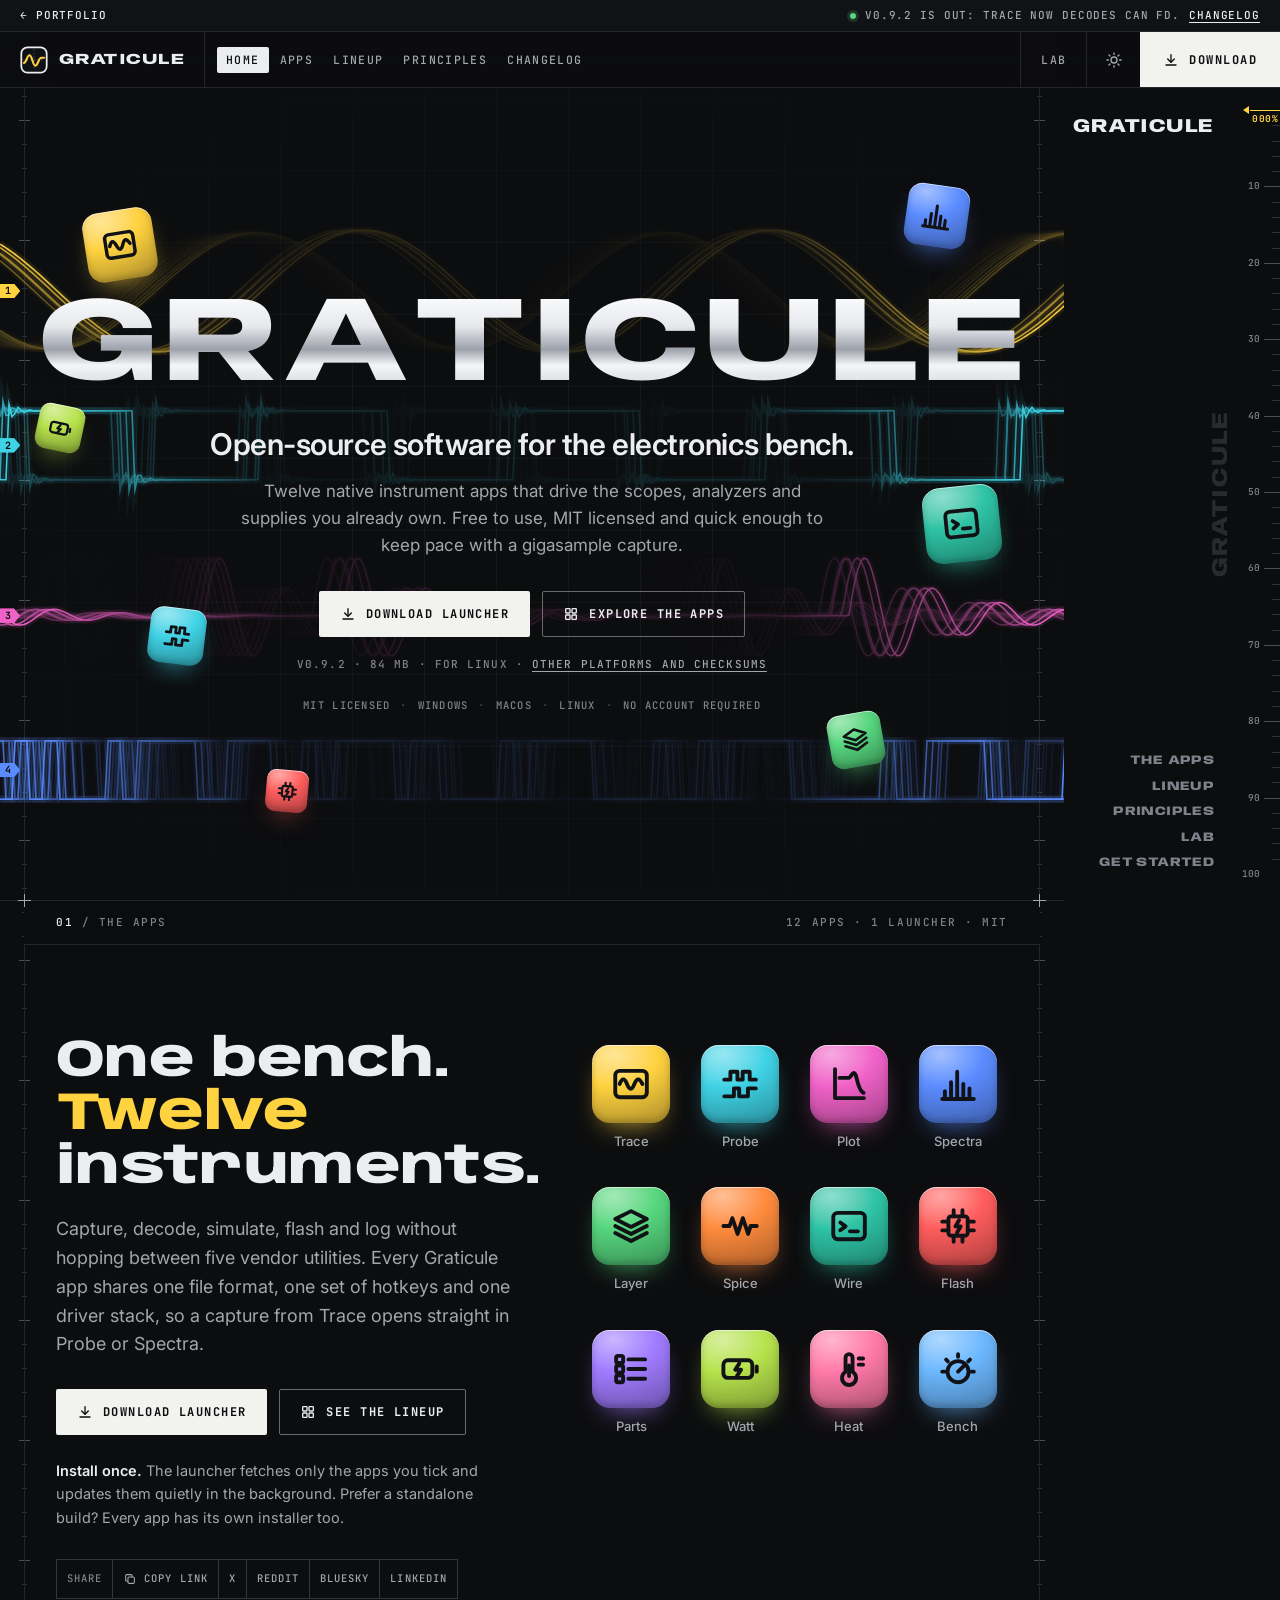
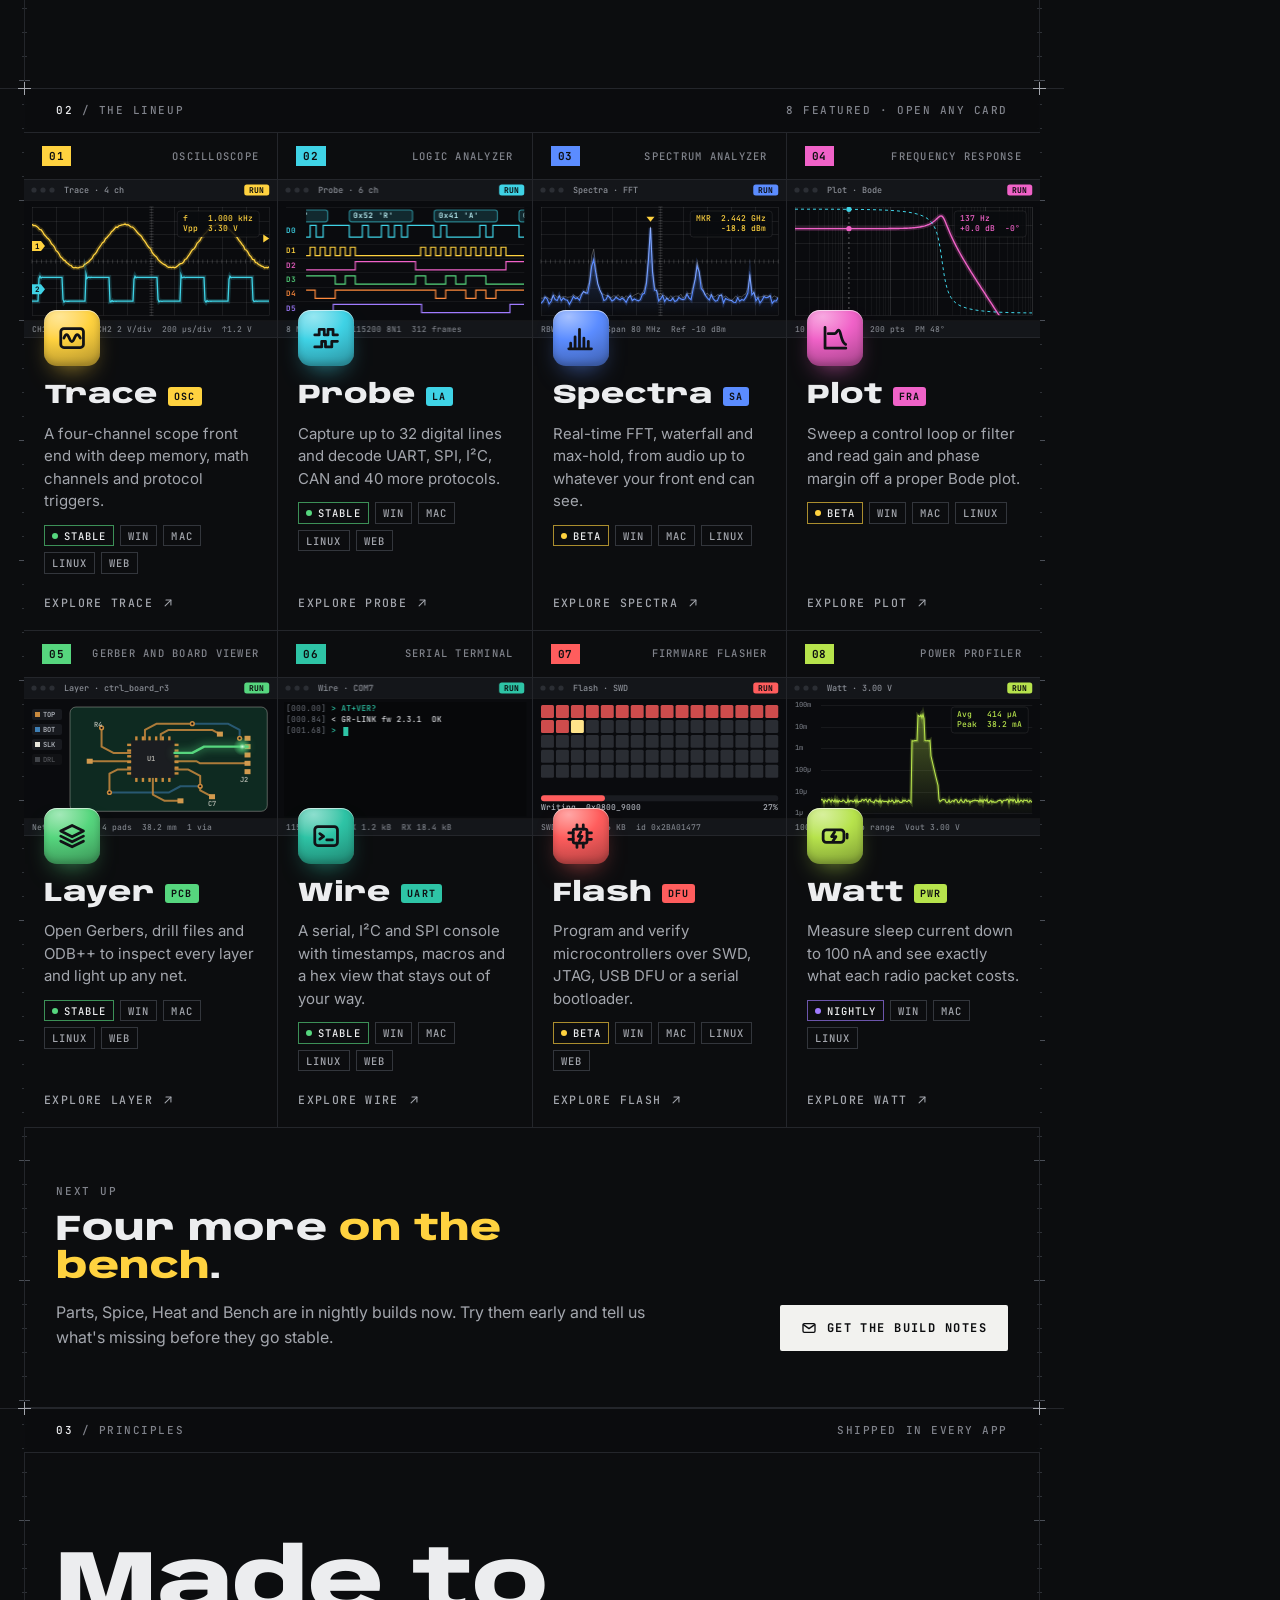
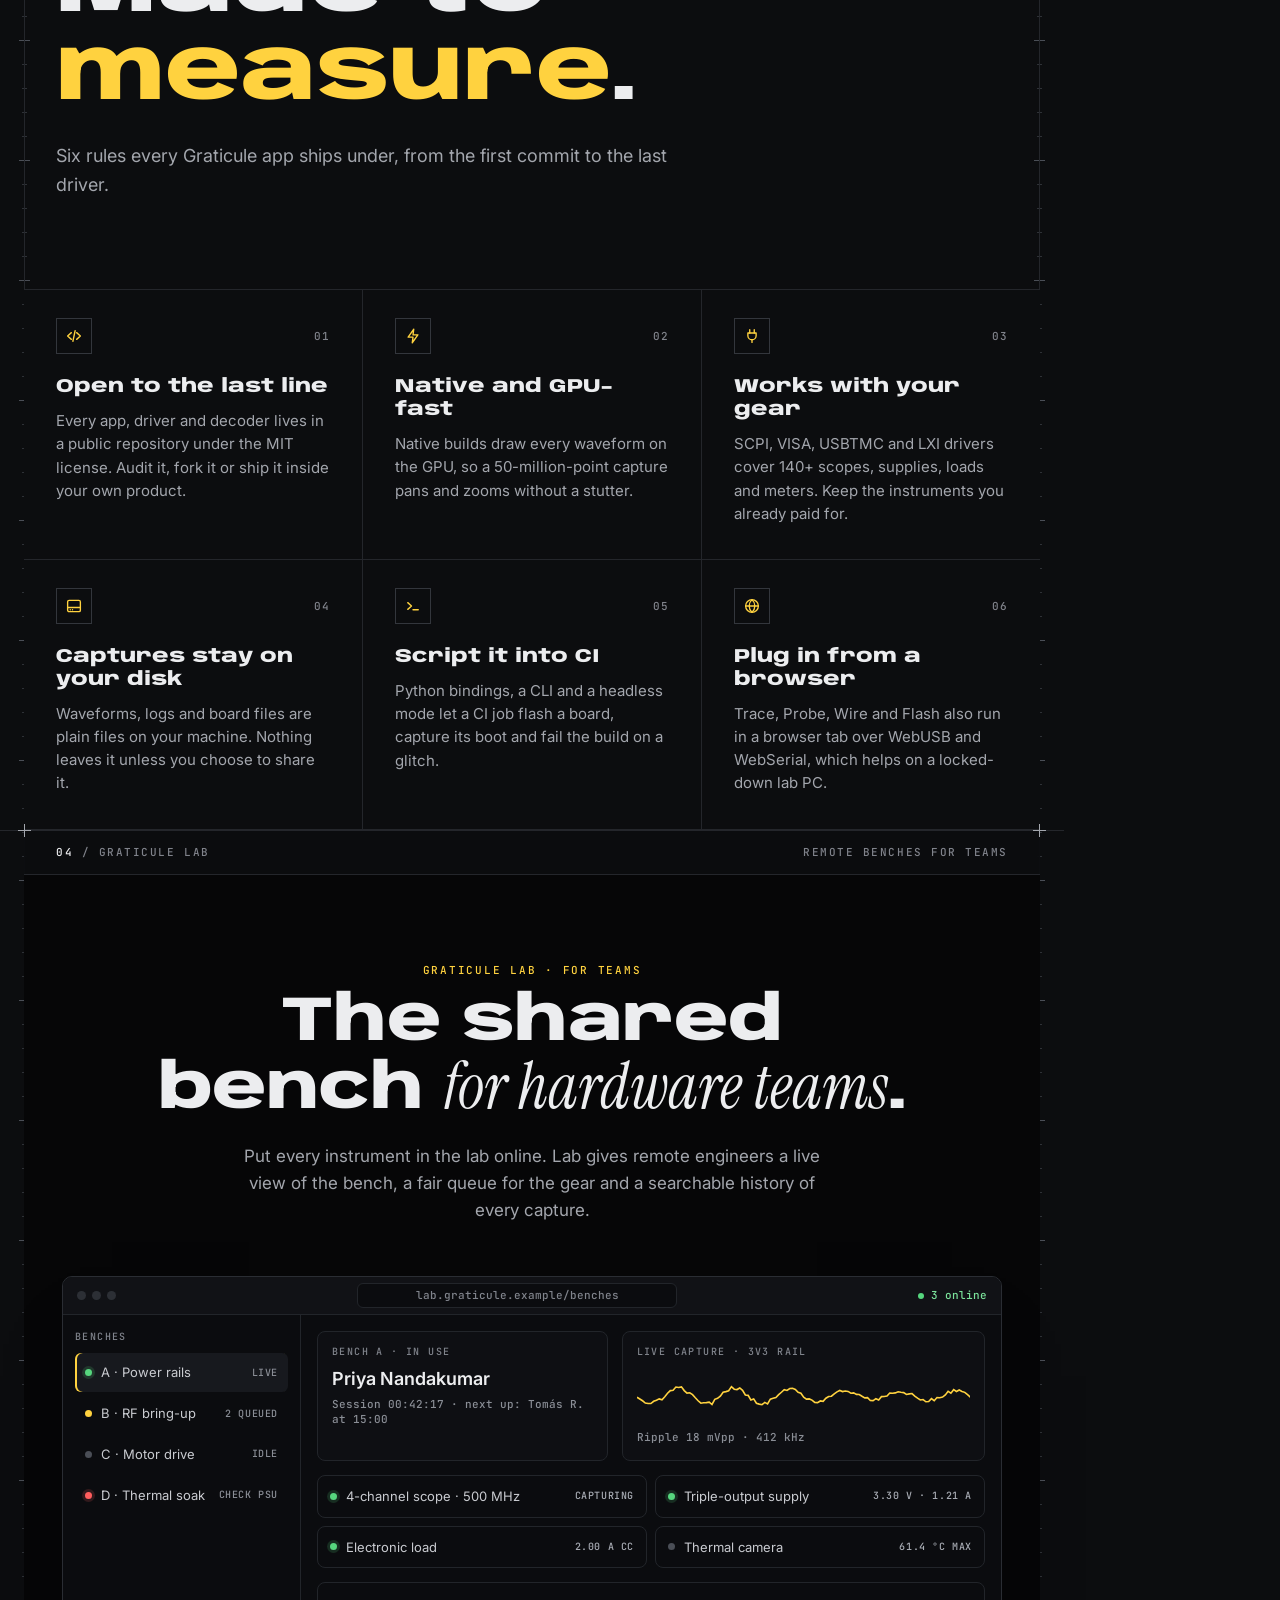
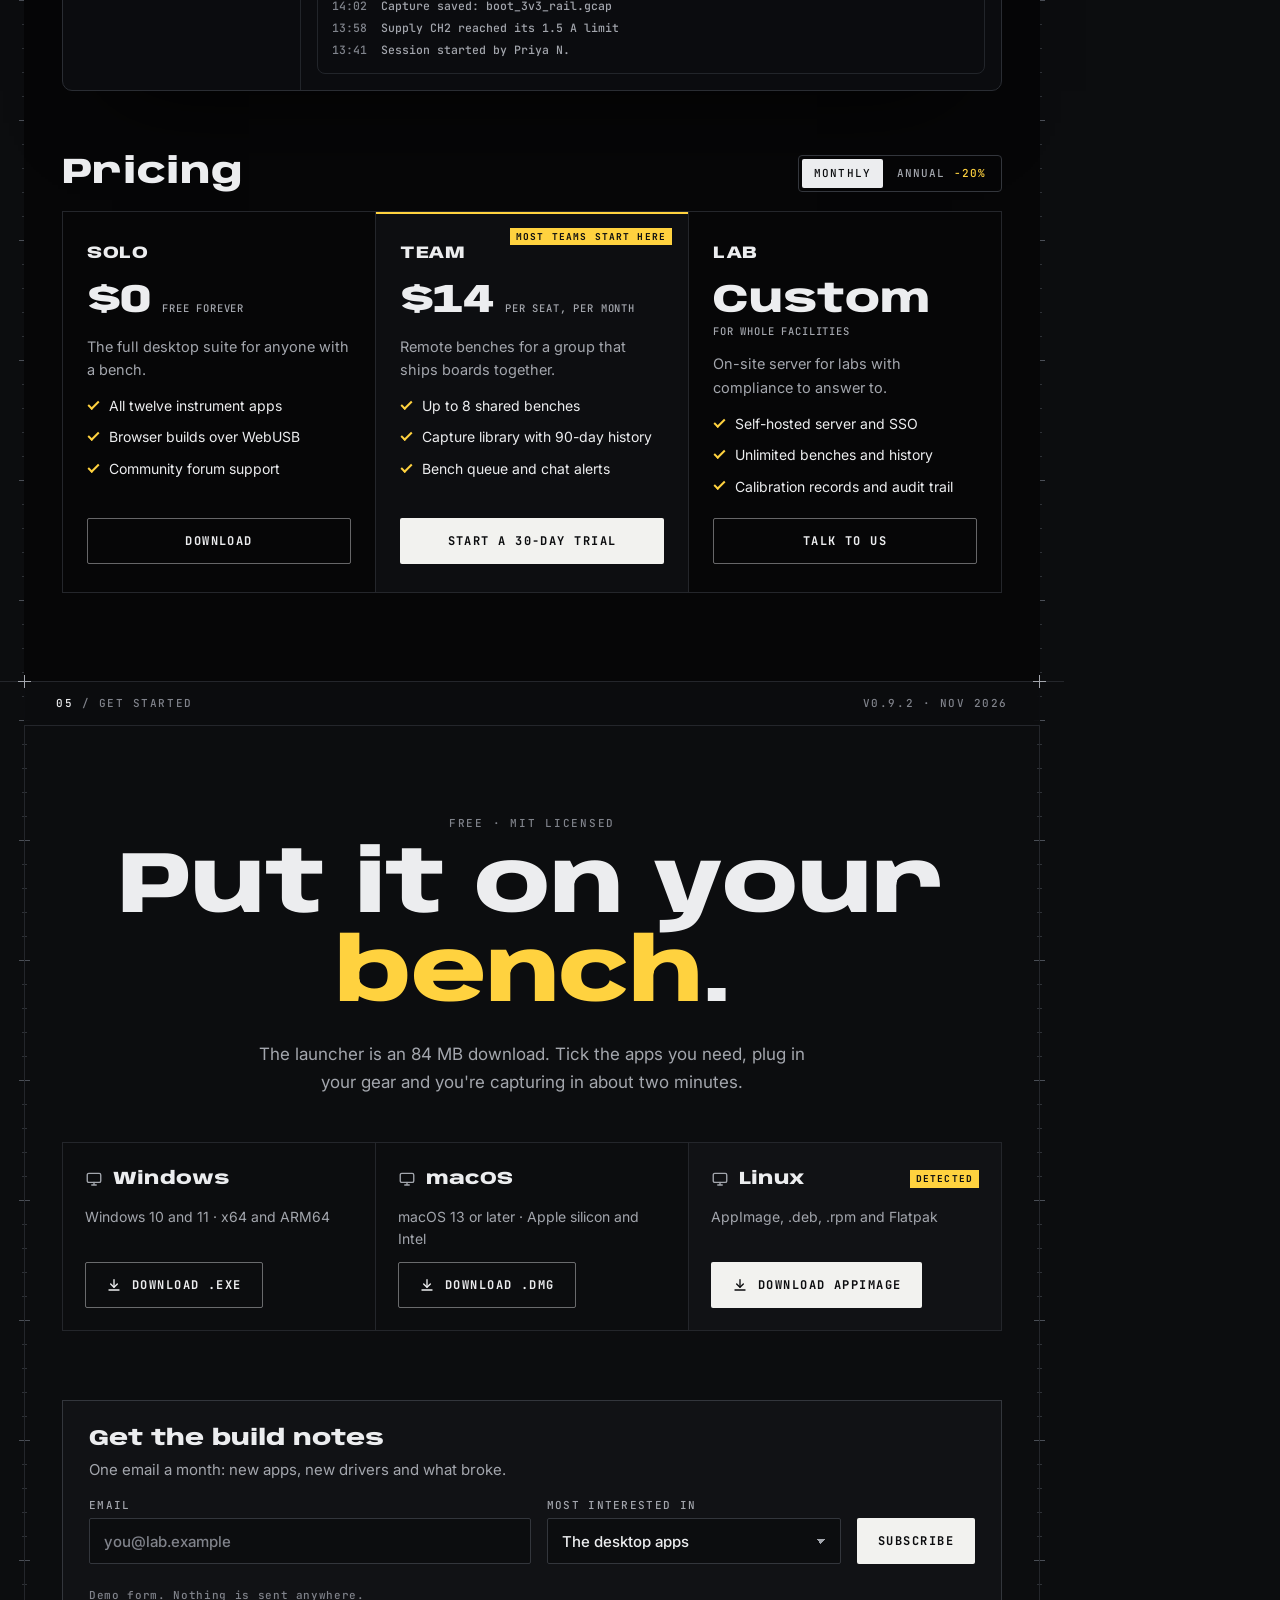
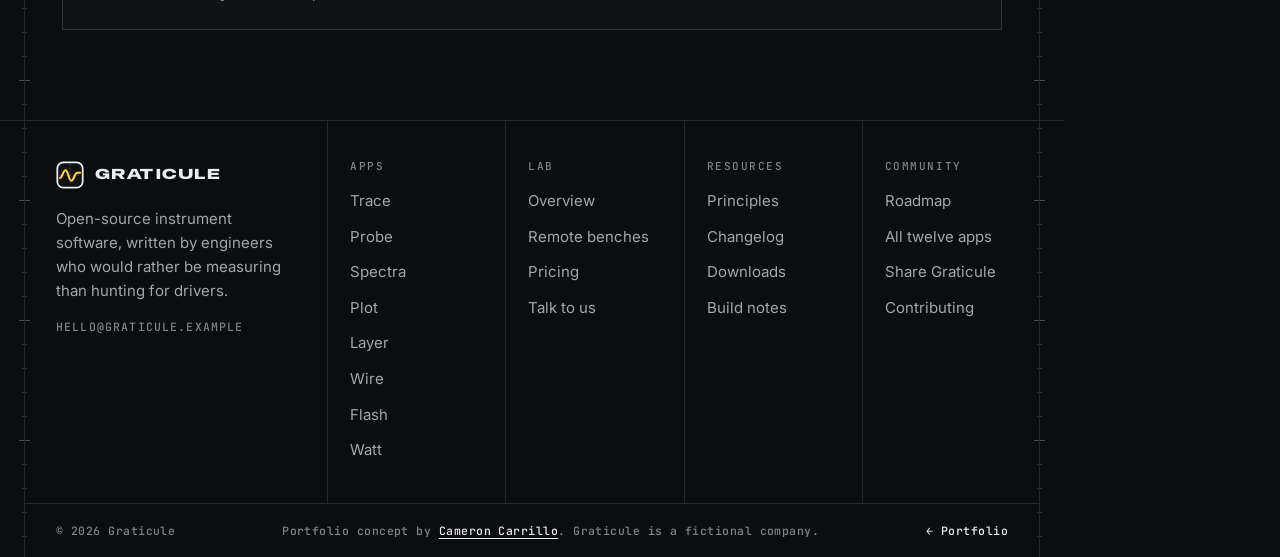
==== commit ca4f80f2: "Rebrand the header to Carrillo Industries and use carrilloindustries.com/web The repo is moving to t" ====
--- a/sites/graticule/index.html
+++ b/sites/graticule/index.html
@@ -157,10 +157,10 @@
         <div class="share" id="share">
           <span class="share-label">Share</span>
           <button type="button" class="share-btn share-copy"><svg class="ico" viewBox="0 0 24 24" aria-hidden="true"><use class="copy-use" href="#i-copy"/></svg><span class="copy-text">Copy link</span></button>
-          <a class="share-btn" data-share="x" href="https://x.com/intent/post?url=https%3A%2F%2Fcam-carrillo.github.io%2Fportfolio%2Fsites%2Fgraticule%2F" target="_blank" rel="noopener">X</a>
-          <a class="share-btn" data-share="reddit" href="https://www.reddit.com/submit?url=https%3A%2F%2Fcam-carrillo.github.io%2Fportfolio%2Fsites%2Fgraticule%2F" target="_blank" rel="noopener">Reddit</a>
-          <a class="share-btn" data-share="bluesky" href="https://bsky.app/intent/compose?text=https%3A%2F%2Fcam-carrillo.github.io%2Fportfolio%2Fsites%2Fgraticule%2F" target="_blank" rel="noopener">Bluesky</a>
-          <a class="share-btn" data-share="linkedin" href="https://www.linkedin.com/sharing/share-offsite/?url=https%3A%2F%2Fcam-carrillo.github.io%2Fportfolio%2Fsites%2Fgraticule%2F" target="_blank" rel="noopener">LinkedIn</a>
+          <a class="share-btn" data-share="x" href="https://x.com/intent/post?url=https%3A%2F%2Fcarrilloindustries.com%2Fweb%2Fsites%2Fgraticule%2F" target="_blank" rel="noopener">X</a>
+          <a class="share-btn" data-share="reddit" href="https://www.reddit.com/submit?url=https%3A%2F%2Fcarrilloindustries.com%2Fweb%2Fsites%2Fgraticule%2F" target="_blank" rel="noopener">Reddit</a>
+          <a class="share-btn" data-share="bluesky" href="https://bsky.app/intent/compose?text=https%3A%2F%2Fcarrilloindustries.com%2Fweb%2Fsites%2Fgraticule%2F" target="_blank" rel="noopener">Bluesky</a>
+          <a class="share-btn" data-share="linkedin" href="https://www.linkedin.com/sharing/share-offsite/?url=https%3A%2F%2Fcarrilloindustries.com%2Fweb%2Fsites%2Fgraticule%2F" target="_blank" rel="noopener">LinkedIn</a>
           <span class="share-status" aria-live="polite"></span>
         </div>
       </div>
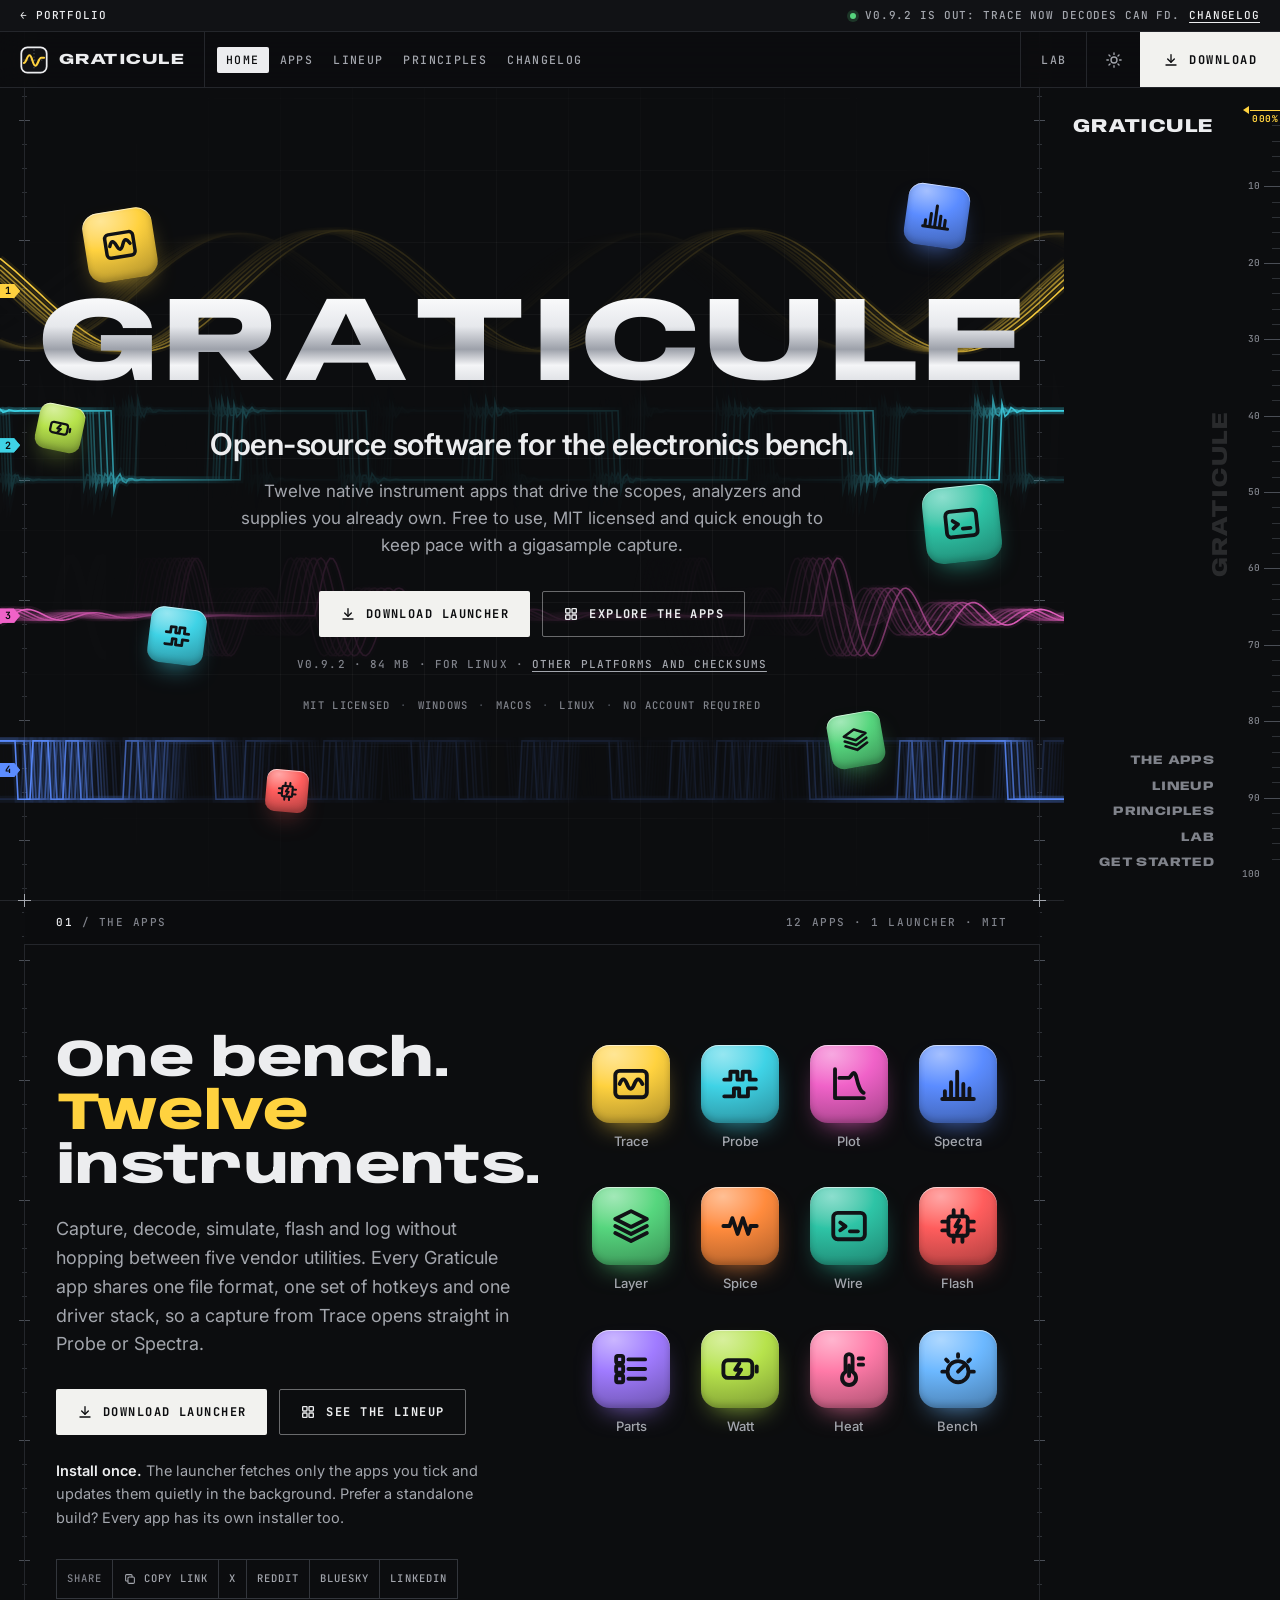
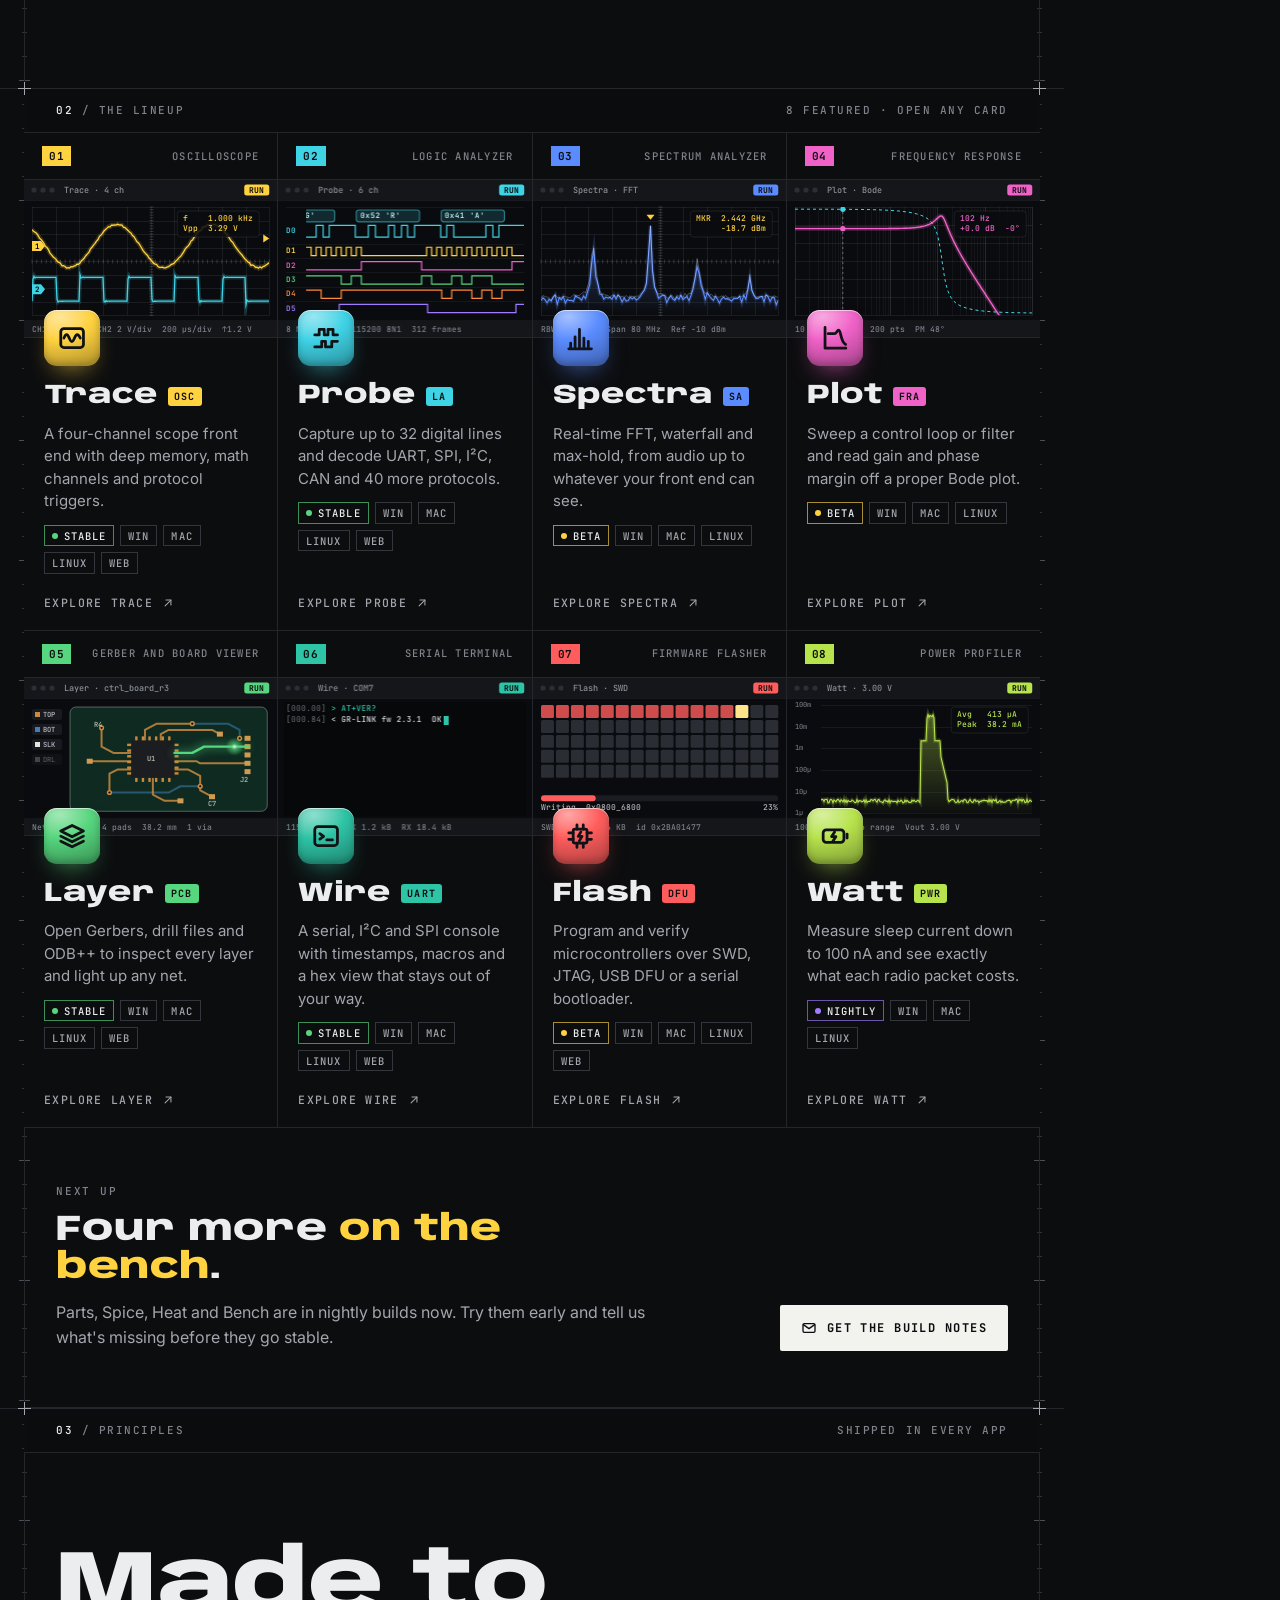
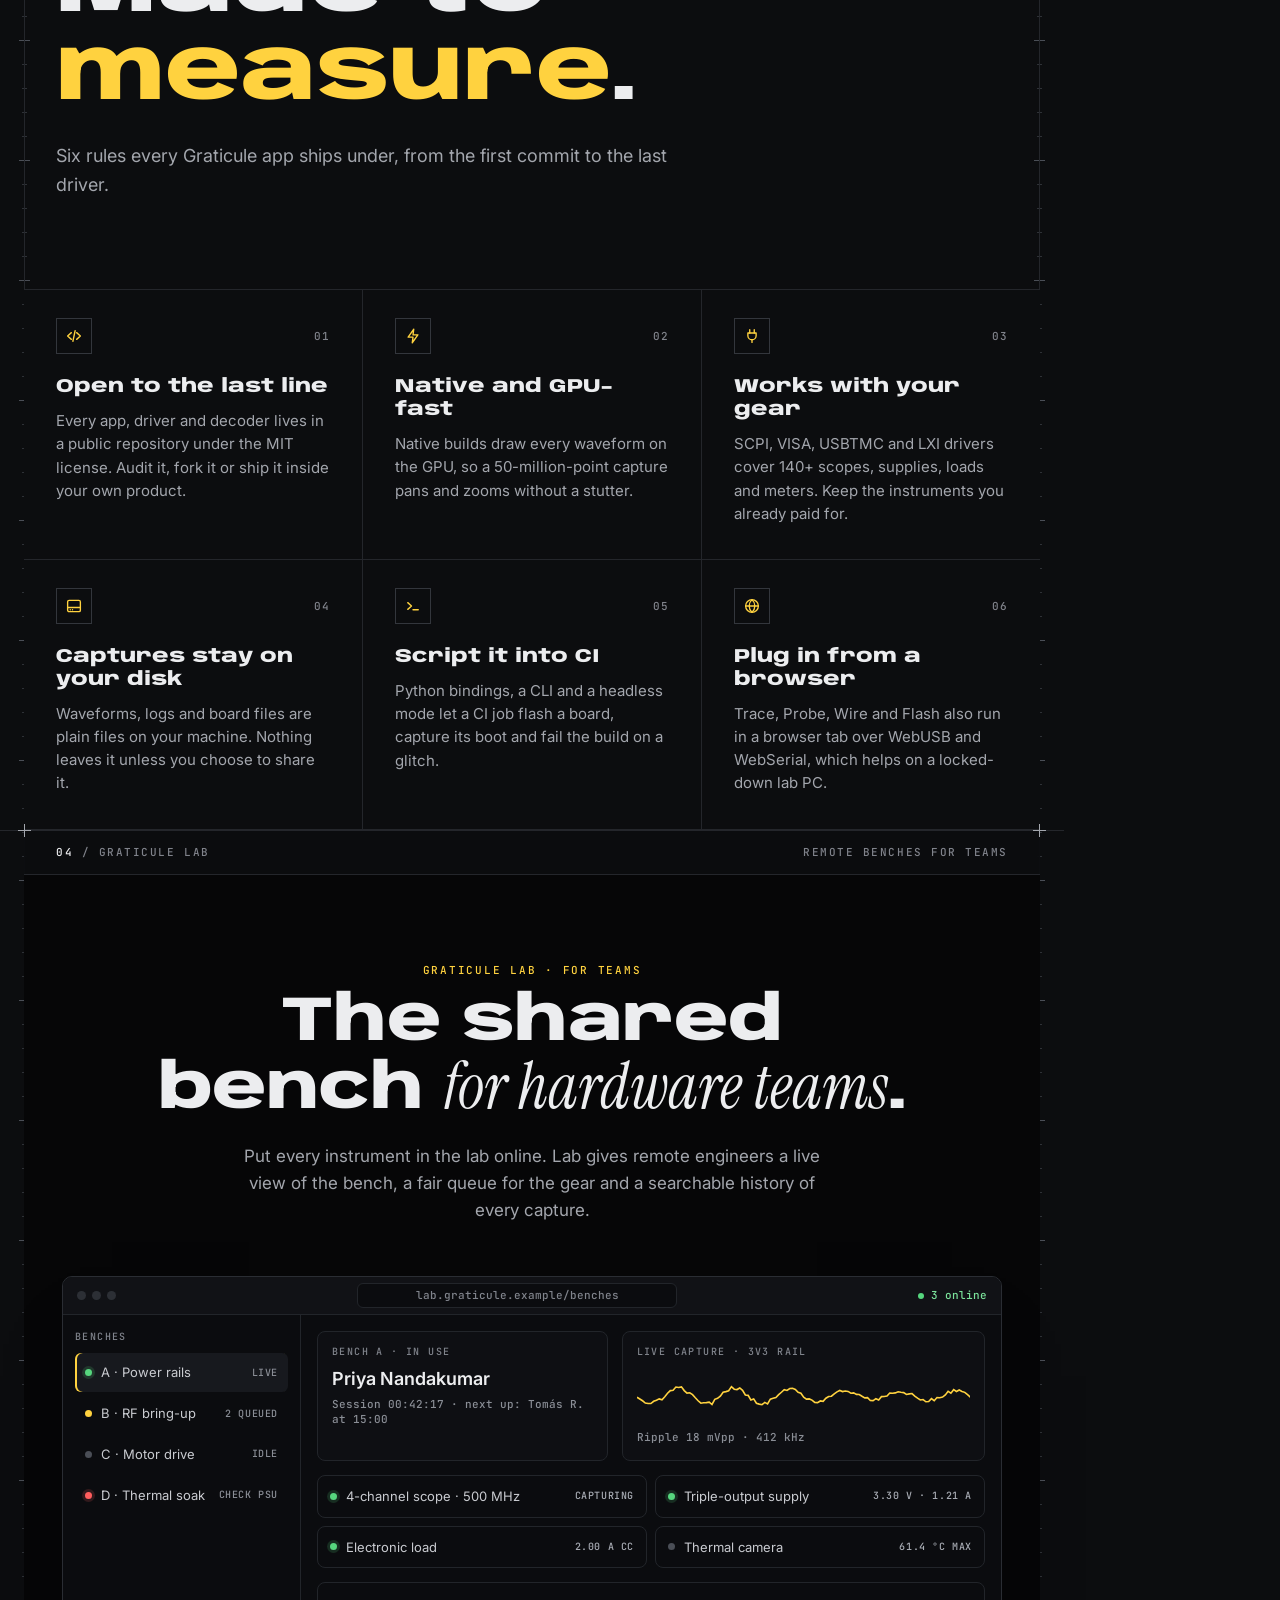
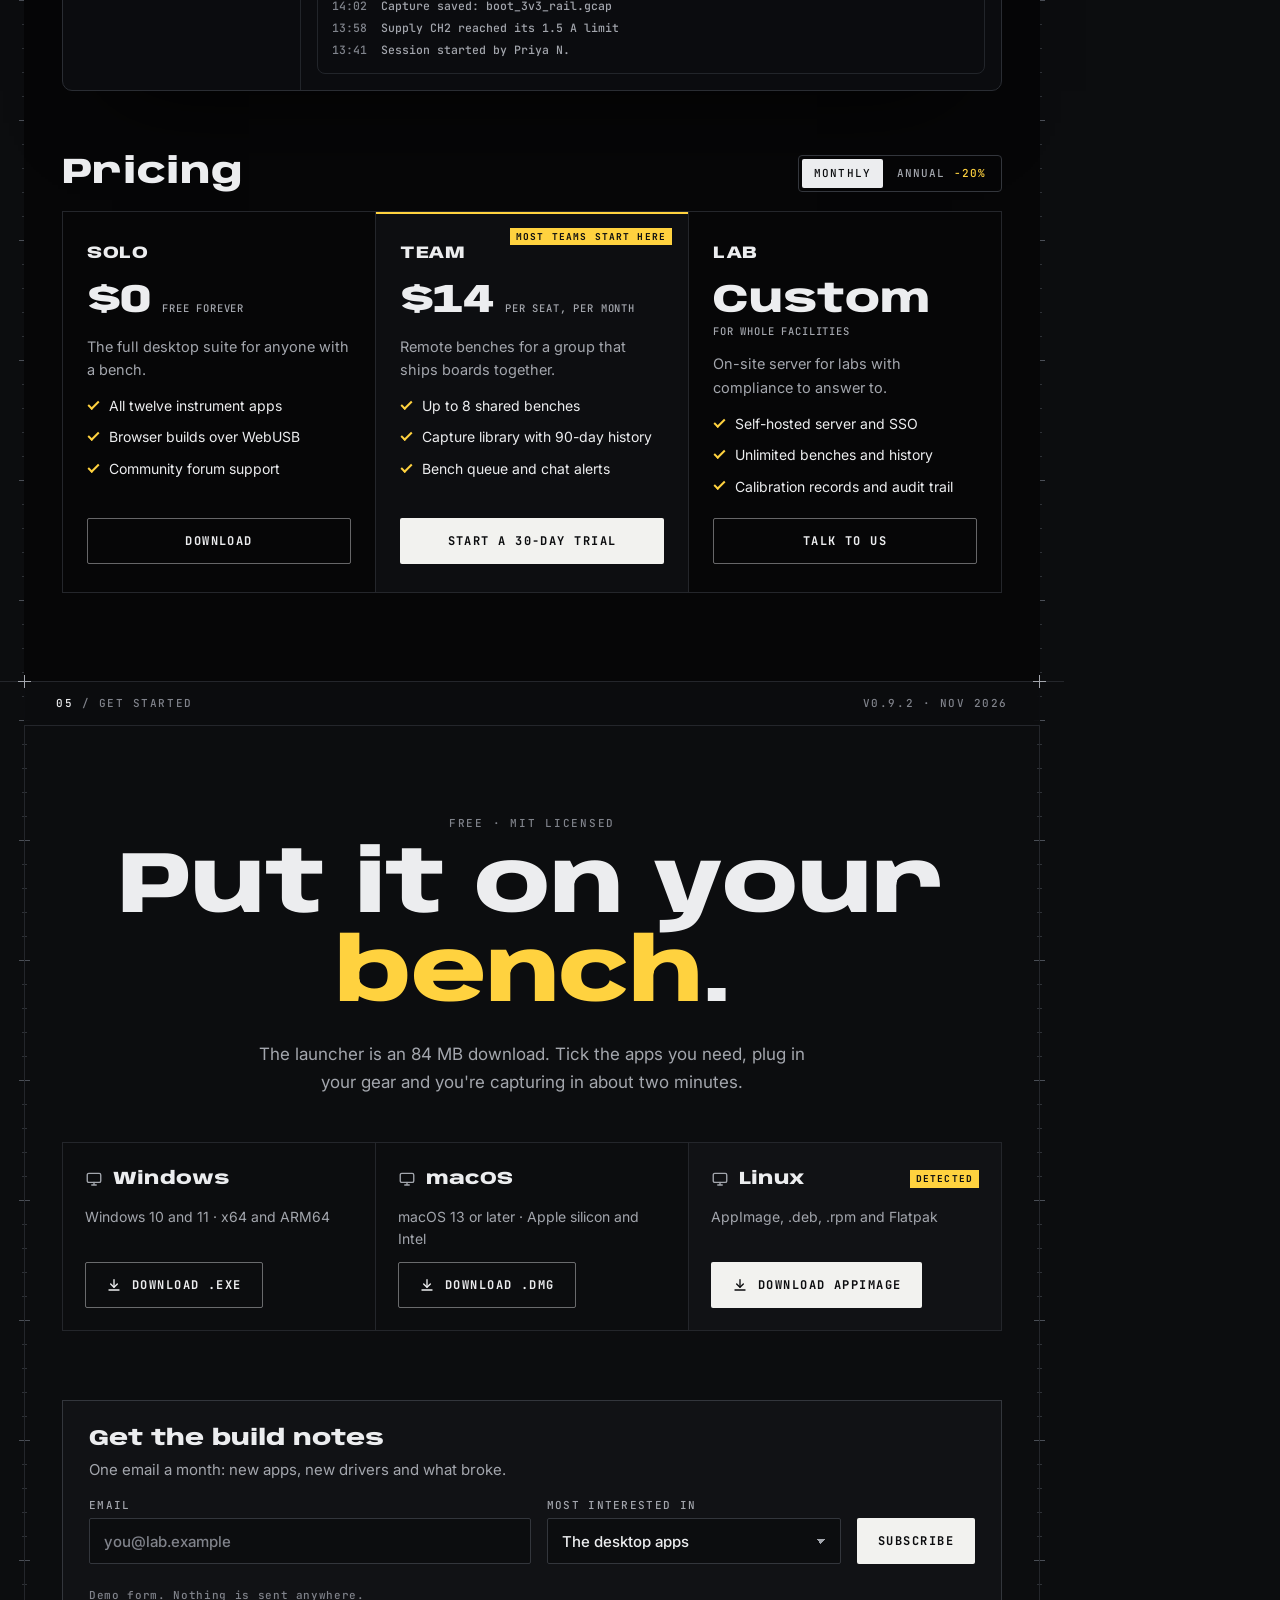
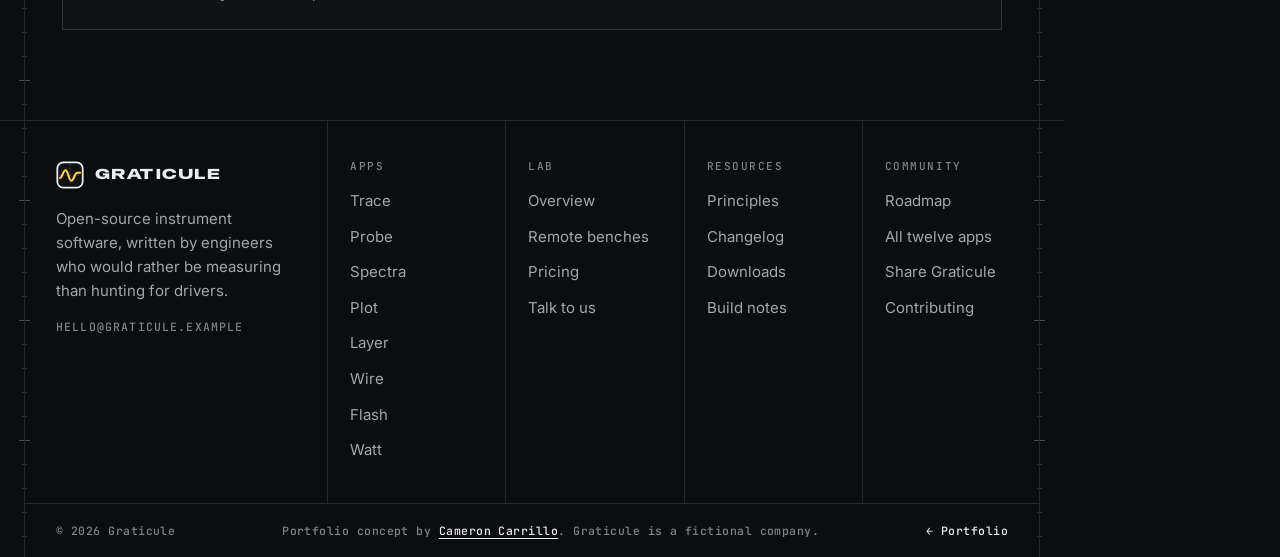
==== commit 1f88edb7: "Merge pull request #3 from CarrilloIndustries/claude/graticule-plumbline Add Graticule and Plumbline" ====
--- a/sites/graticule/index.html
+++ b/sites/graticule/index.html
@@ -157,10 +157,10 @@
         <div class="share" id="share">
           <span class="share-label">Share</span>
           <button type="button" class="share-btn share-copy"><svg class="ico" viewBox="0 0 24 24" aria-hidden="true"><use class="copy-use" href="#i-copy"/></svg><span class="copy-text">Copy link</span></button>
-          <a class="share-btn" data-share="x" href="https://x.com/intent/post?url=https%3A%2F%2Fcarrilloindustries.com%2Fweb%2Fsites%2Fgraticule%2F" target="_blank" rel="noopener">X</a>
-          <a class="share-btn" data-share="reddit" href="https://www.reddit.com/submit?url=https%3A%2F%2Fcarrilloindustries.com%2Fweb%2Fsites%2Fgraticule%2F" target="_blank" rel="noopener">Reddit</a>
-          <a class="share-btn" data-share="bluesky" href="https://bsky.app/intent/compose?text=https%3A%2F%2Fcarrilloindustries.com%2Fweb%2Fsites%2Fgraticule%2F" target="_blank" rel="noopener">Bluesky</a>
-          <a class="share-btn" data-share="linkedin" href="https://www.linkedin.com/sharing/share-offsite/?url=https%3A%2F%2Fcarrilloindustries.com%2Fweb%2Fsites%2Fgraticule%2F" target="_blank" rel="noopener">LinkedIn</a>
+          <a class="share-btn" data-share="x" href="https://x.com/intent/post?url=https%3A%2F%2Fcam-carrillo.github.io%2Fportfolio%2Fsites%2Fgraticule%2F" target="_blank" rel="noopener">X</a>
+          <a class="share-btn" data-share="reddit" href="https://www.reddit.com/submit?url=https%3A%2F%2Fcam-carrillo.github.io%2Fportfolio%2Fsites%2Fgraticule%2F" target="_blank" rel="noopener">Reddit</a>
+          <a class="share-btn" data-share="bluesky" href="https://bsky.app/intent/compose?text=https%3A%2F%2Fcam-carrillo.github.io%2Fportfolio%2Fsites%2Fgraticule%2F" target="_blank" rel="noopener">Bluesky</a>
+          <a class="share-btn" data-share="linkedin" href="https://www.linkedin.com/sharing/share-offsite/?url=https%3A%2F%2Fcam-carrillo.github.io%2Fportfolio%2Fsites%2Fgraticule%2F" target="_blank" rel="noopener">LinkedIn</a>
           <span class="share-status" aria-live="polite"></span>
         </div>
       </div>
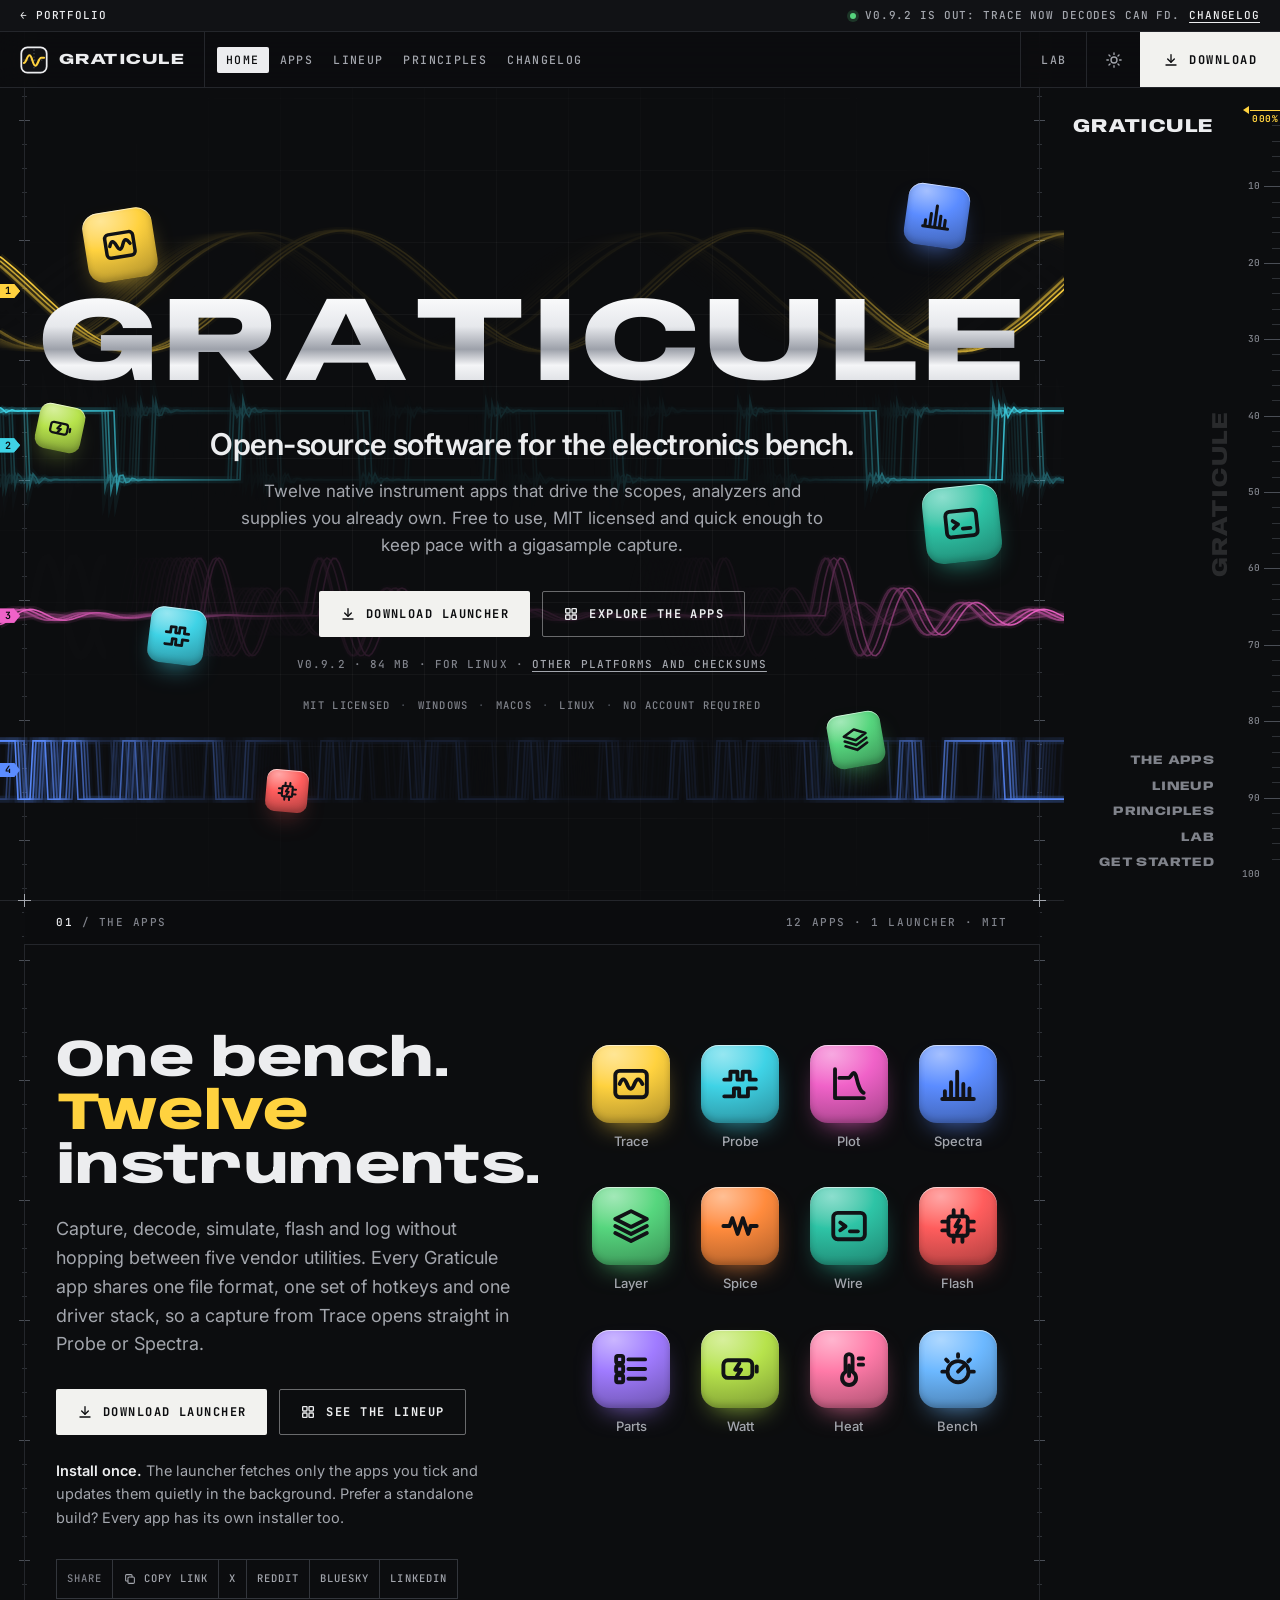
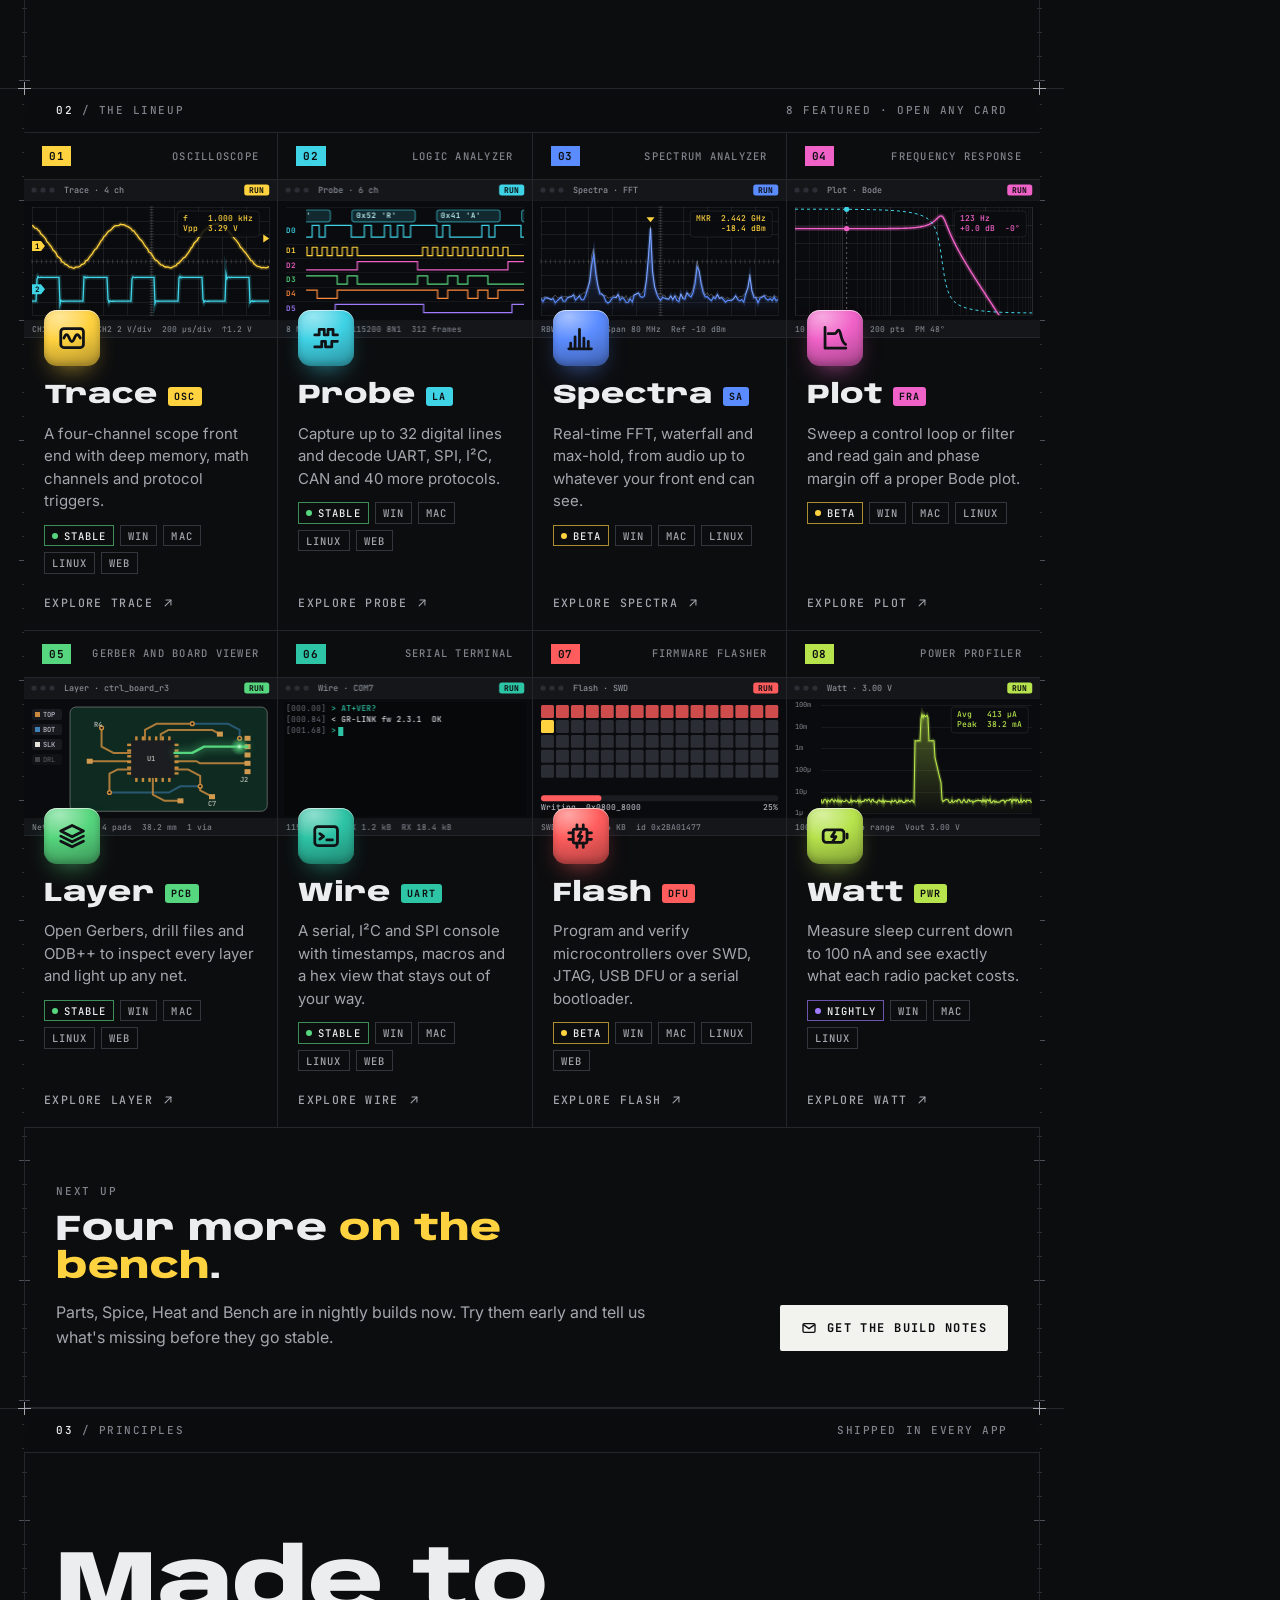
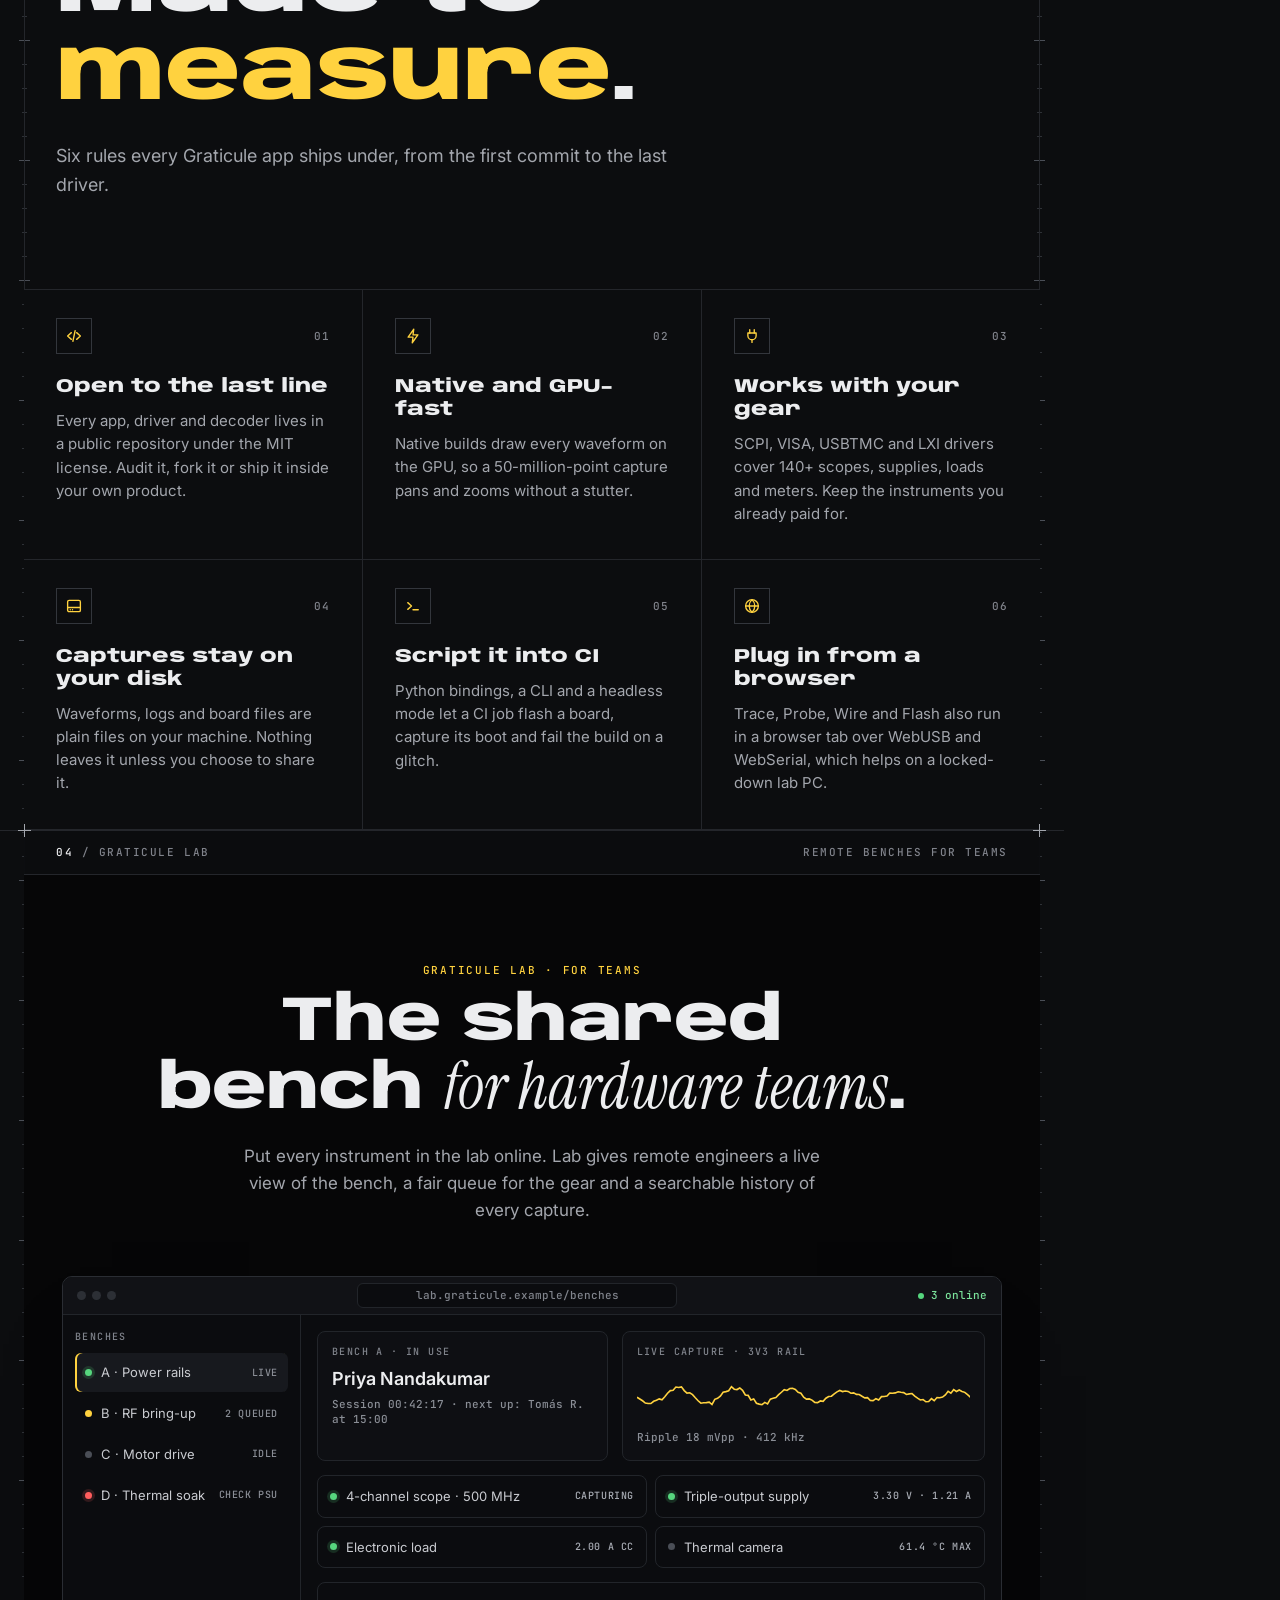
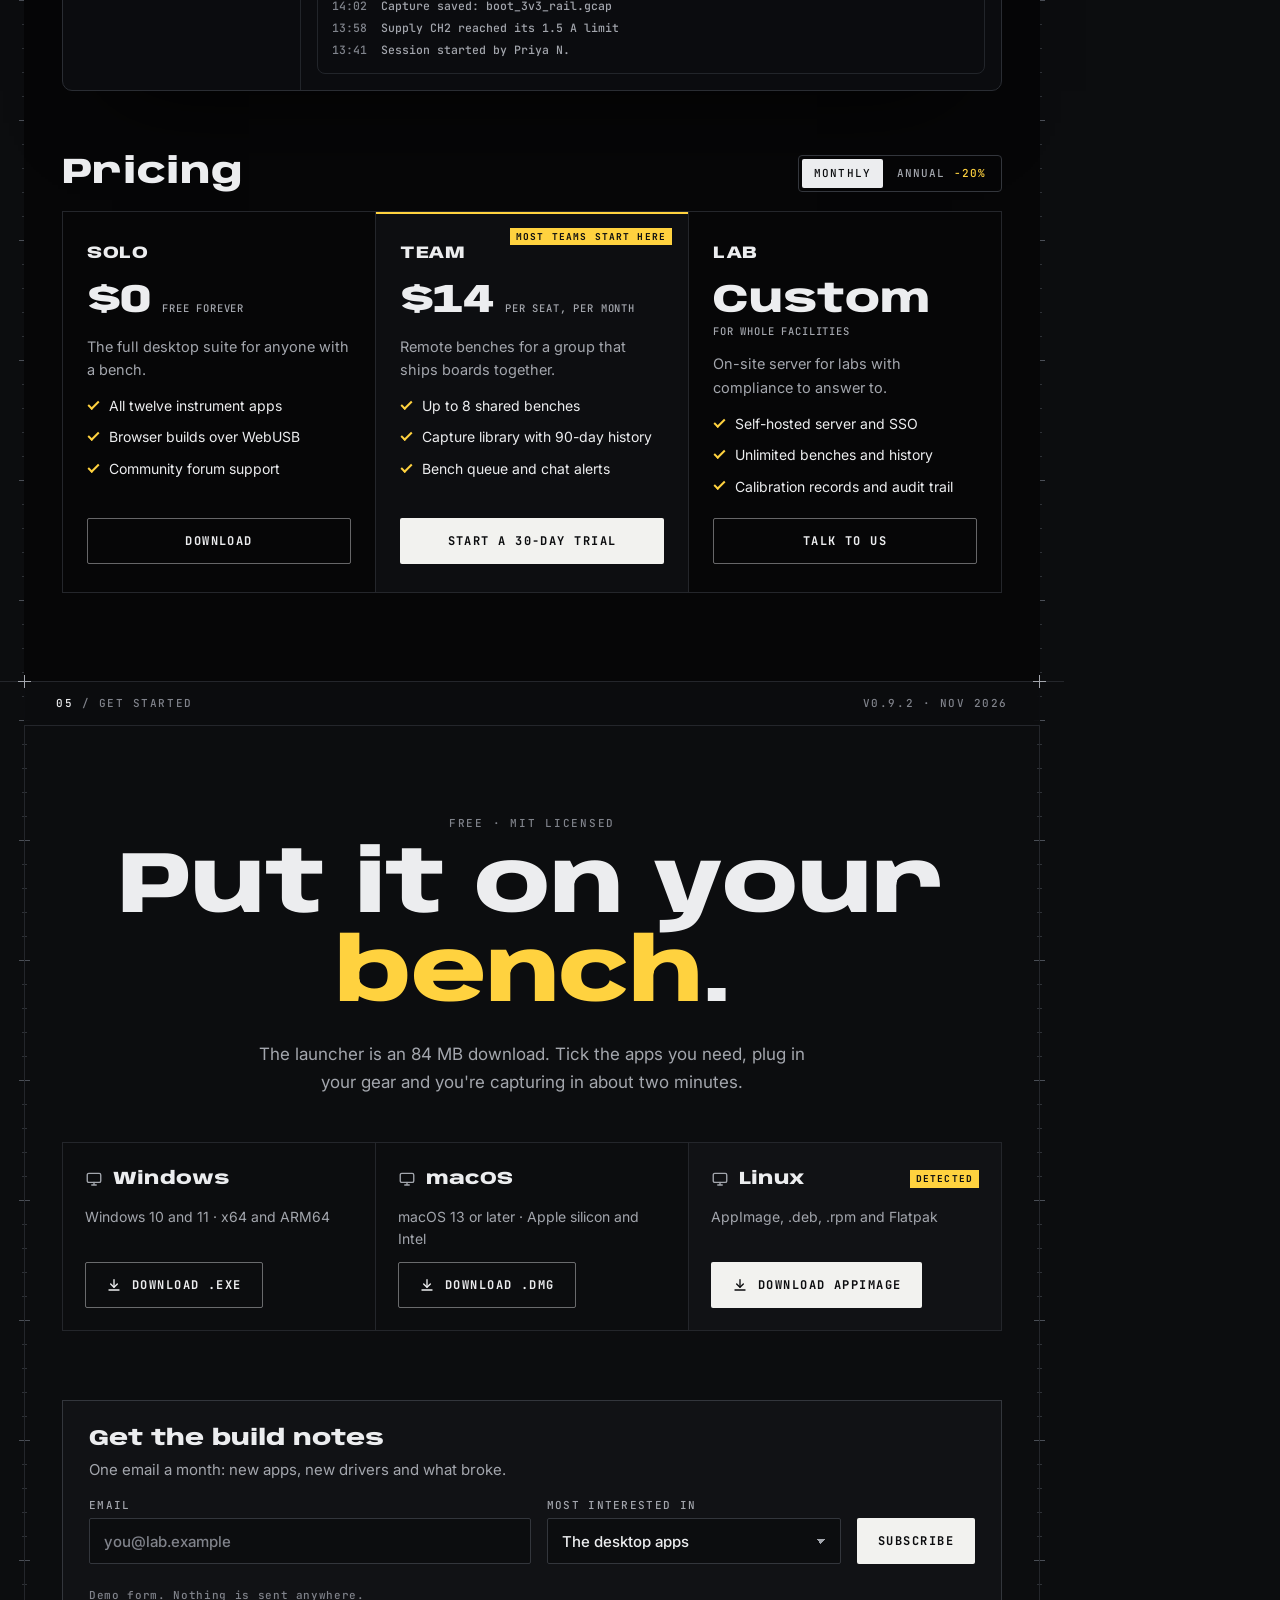
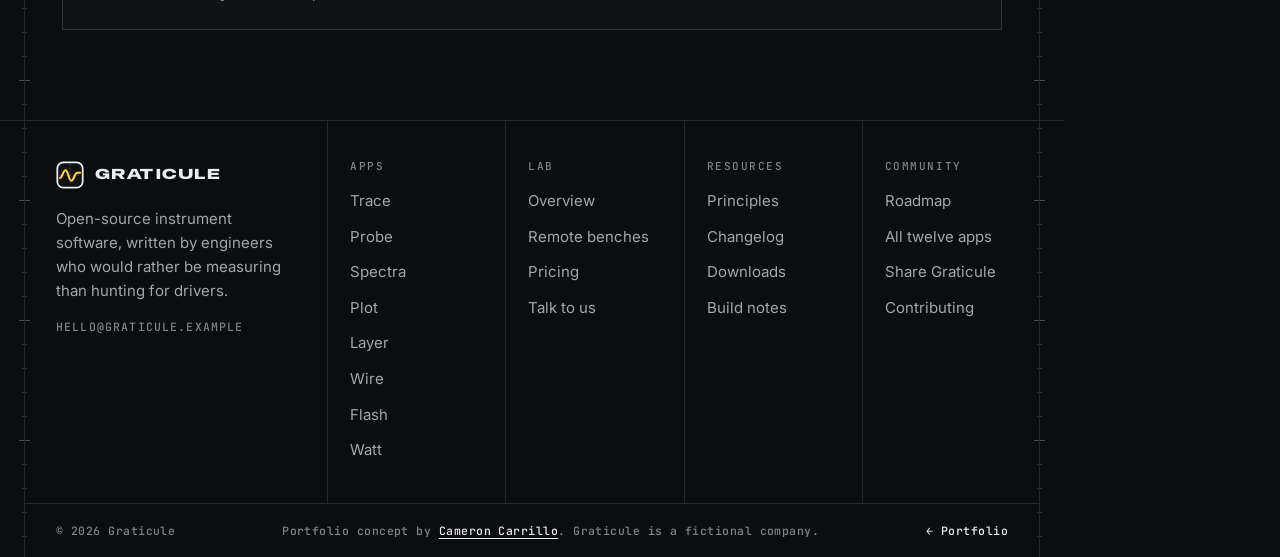
==== commit 53319ccc: "Merge pull request #4 from CarrilloIndustries/claude/marketing-site Turn the home page into a market" ====
--- a/sites/graticule/index.html
+++ b/sites/graticule/index.html
@@ -157,10 +157,10 @@
         <div class="share" id="share">
           <span class="share-label">Share</span>
           <button type="button" class="share-btn share-copy"><svg class="ico" viewBox="0 0 24 24" aria-hidden="true"><use class="copy-use" href="#i-copy"/></svg><span class="copy-text">Copy link</span></button>
-          <a class="share-btn" data-share="x" href="https://x.com/intent/post?url=https%3A%2F%2Fcam-carrillo.github.io%2Fportfolio%2Fsites%2Fgraticule%2F" target="_blank" rel="noopener">X</a>
-          <a class="share-btn" data-share="reddit" href="https://www.reddit.com/submit?url=https%3A%2F%2Fcam-carrillo.github.io%2Fportfolio%2Fsites%2Fgraticule%2F" target="_blank" rel="noopener">Reddit</a>
-          <a class="share-btn" data-share="bluesky" href="https://bsky.app/intent/compose?text=https%3A%2F%2Fcam-carrillo.github.io%2Fportfolio%2Fsites%2Fgraticule%2F" target="_blank" rel="noopener">Bluesky</a>
-          <a class="share-btn" data-share="linkedin" href="https://www.linkedin.com/sharing/share-offsite/?url=https%3A%2F%2Fcam-carrillo.github.io%2Fportfolio%2Fsites%2Fgraticule%2F" target="_blank" rel="noopener">LinkedIn</a>
+          <a class="share-btn" data-share="x" href="https://x.com/intent/post?url=https%3A%2F%2Fcarrilloindustries.com%2Fweb%2Fsites%2Fgraticule%2F" target="_blank" rel="noopener">X</a>
+          <a class="share-btn" data-share="reddit" href="https://www.reddit.com/submit?url=https%3A%2F%2Fcarrilloindustries.com%2Fweb%2Fsites%2Fgraticule%2F" target="_blank" rel="noopener">Reddit</a>
+          <a class="share-btn" data-share="bluesky" href="https://bsky.app/intent/compose?text=https%3A%2F%2Fcarrilloindustries.com%2Fweb%2Fsites%2Fgraticule%2F" target="_blank" rel="noopener">Bluesky</a>
+          <a class="share-btn" data-share="linkedin" href="https://www.linkedin.com/sharing/share-offsite/?url=https%3A%2F%2Fcarrilloindustries.com%2Fweb%2Fsites%2Fgraticule%2F" target="_blank" rel="noopener">LinkedIn</a>
           <span class="share-status" aria-live="polite"></span>
         </div>
       </div>
